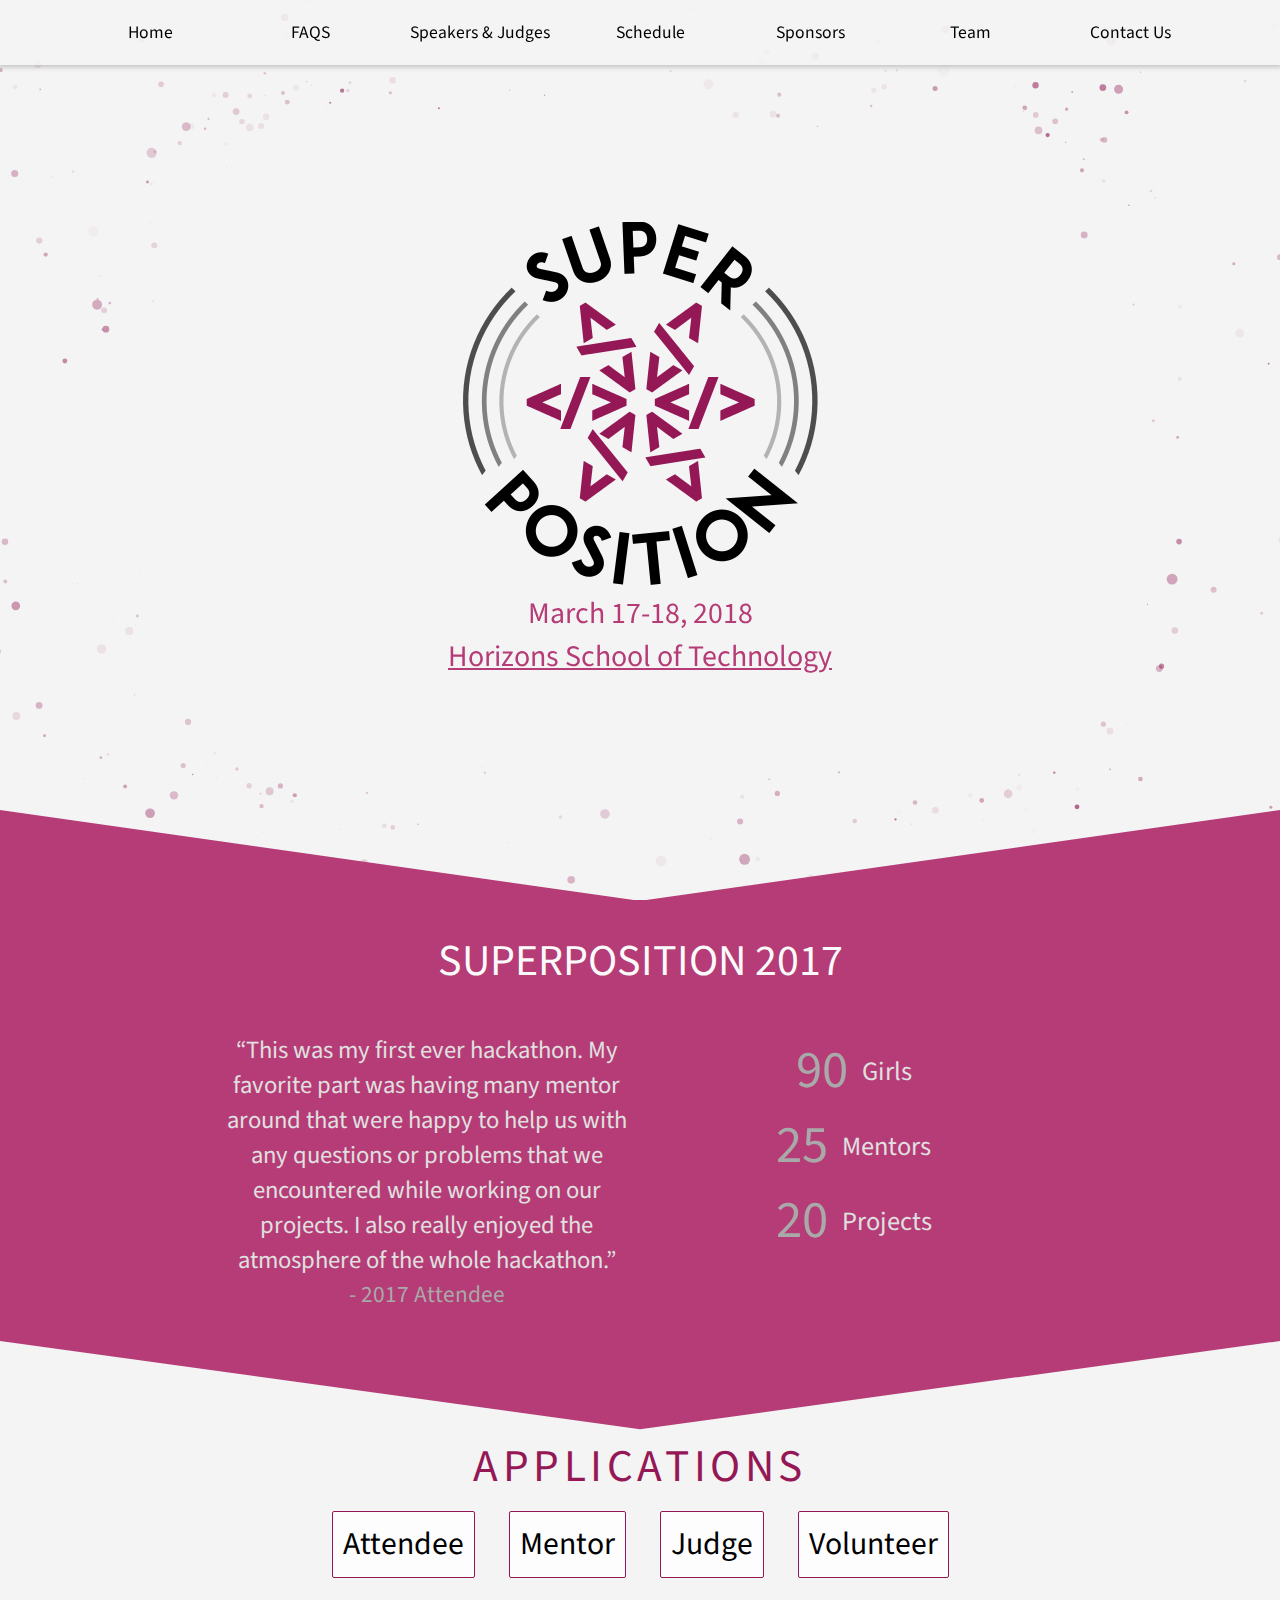
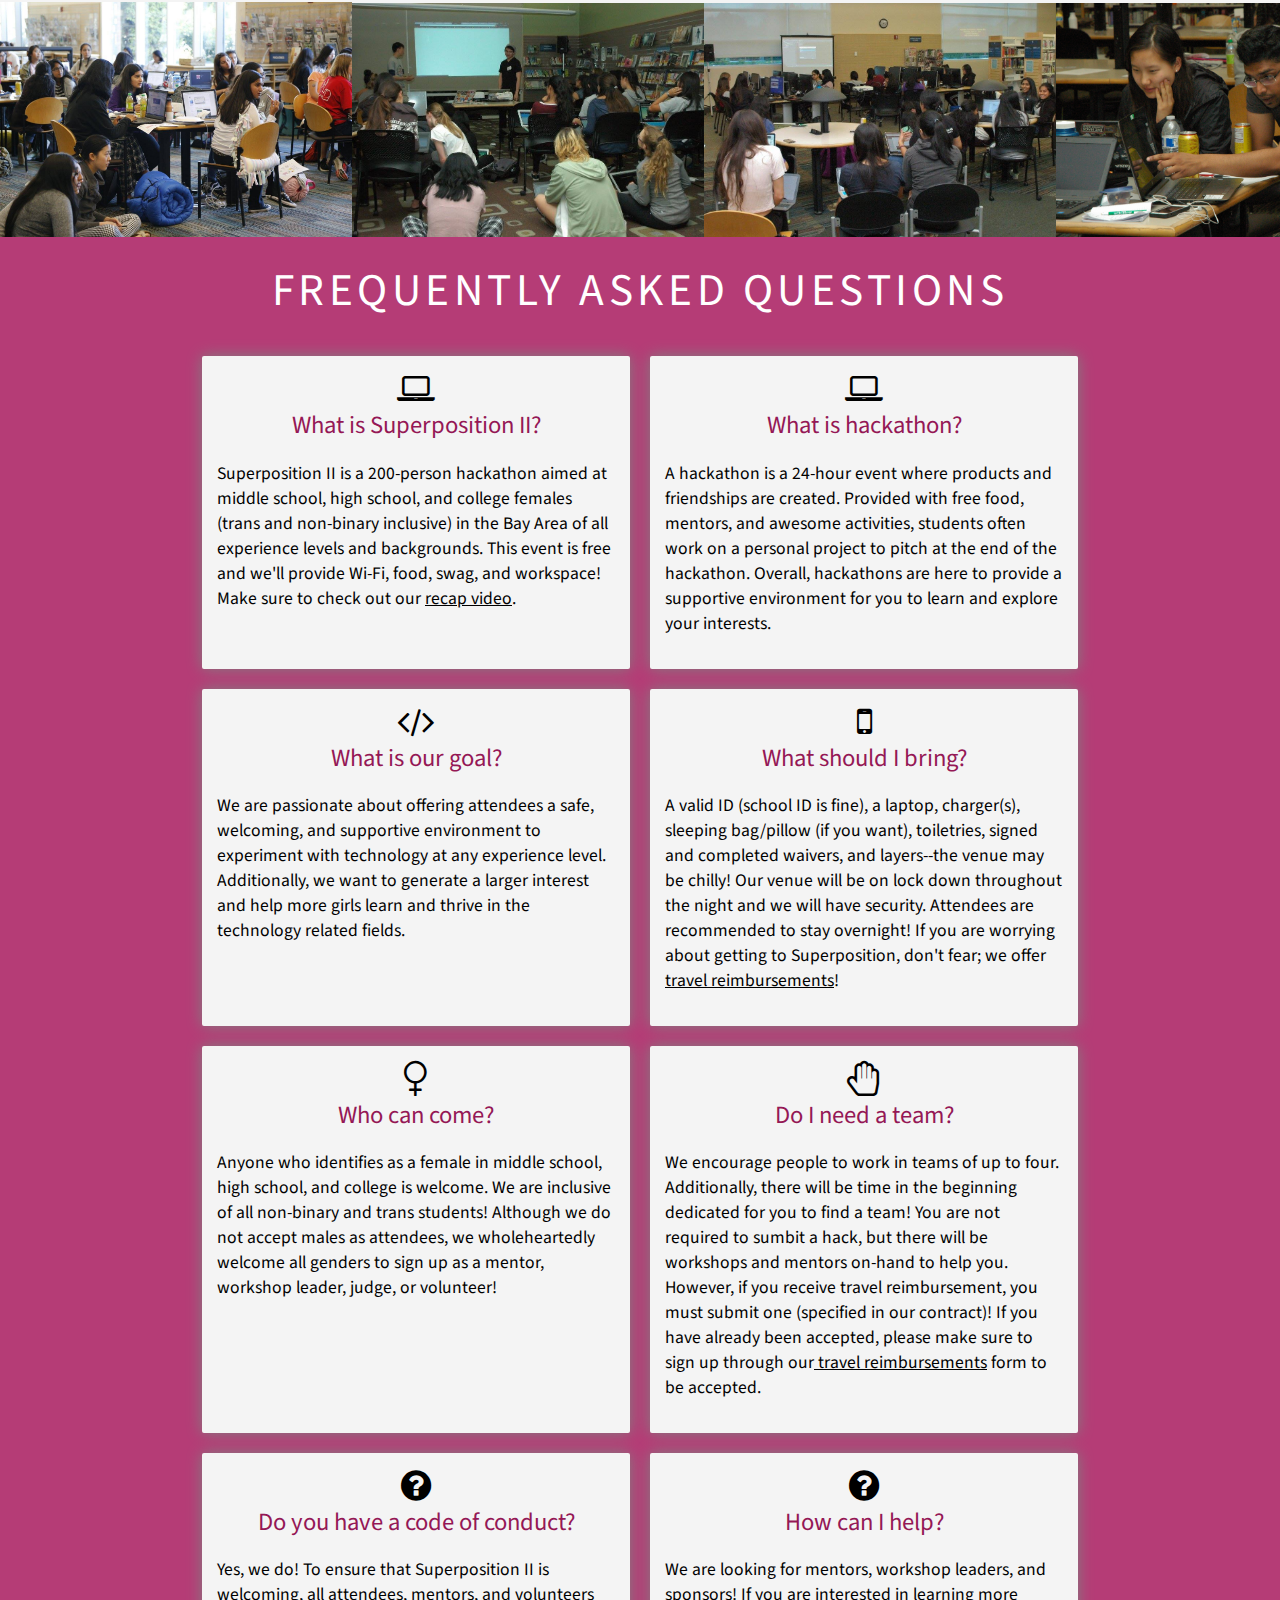
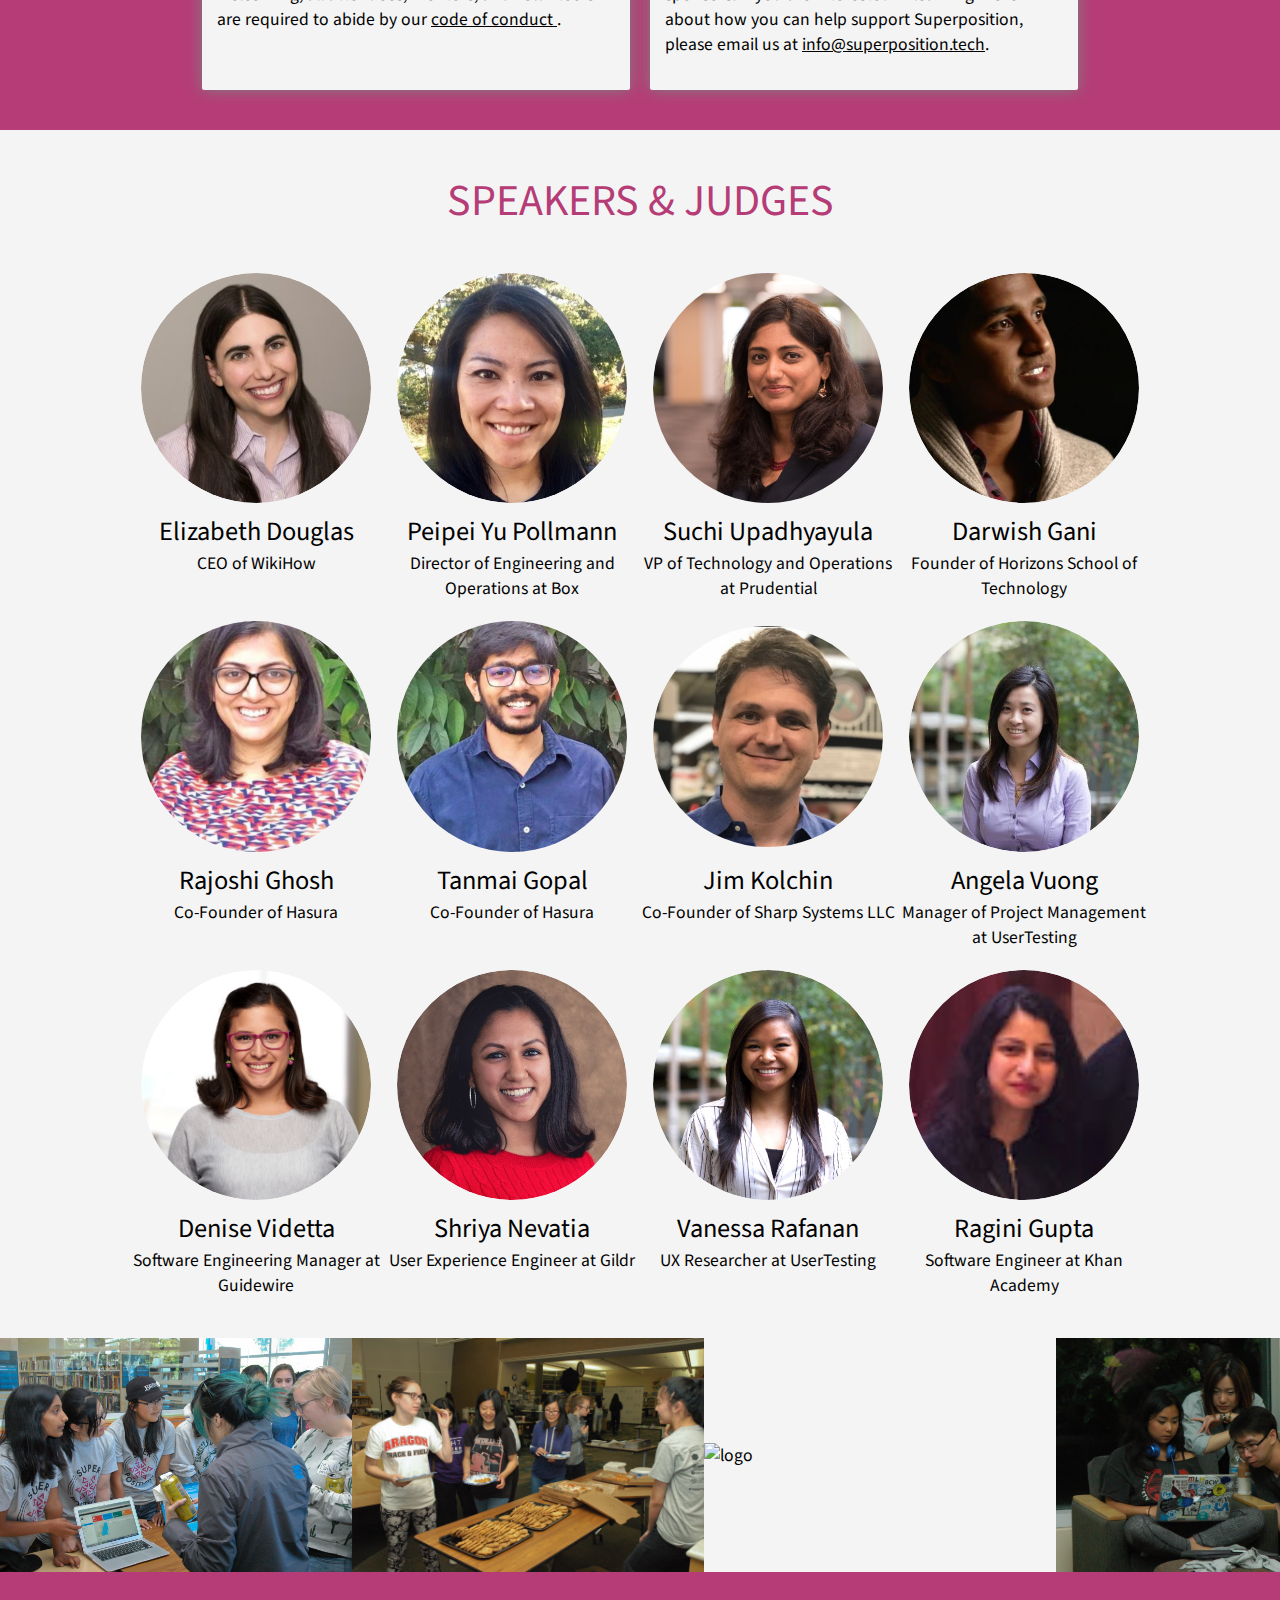
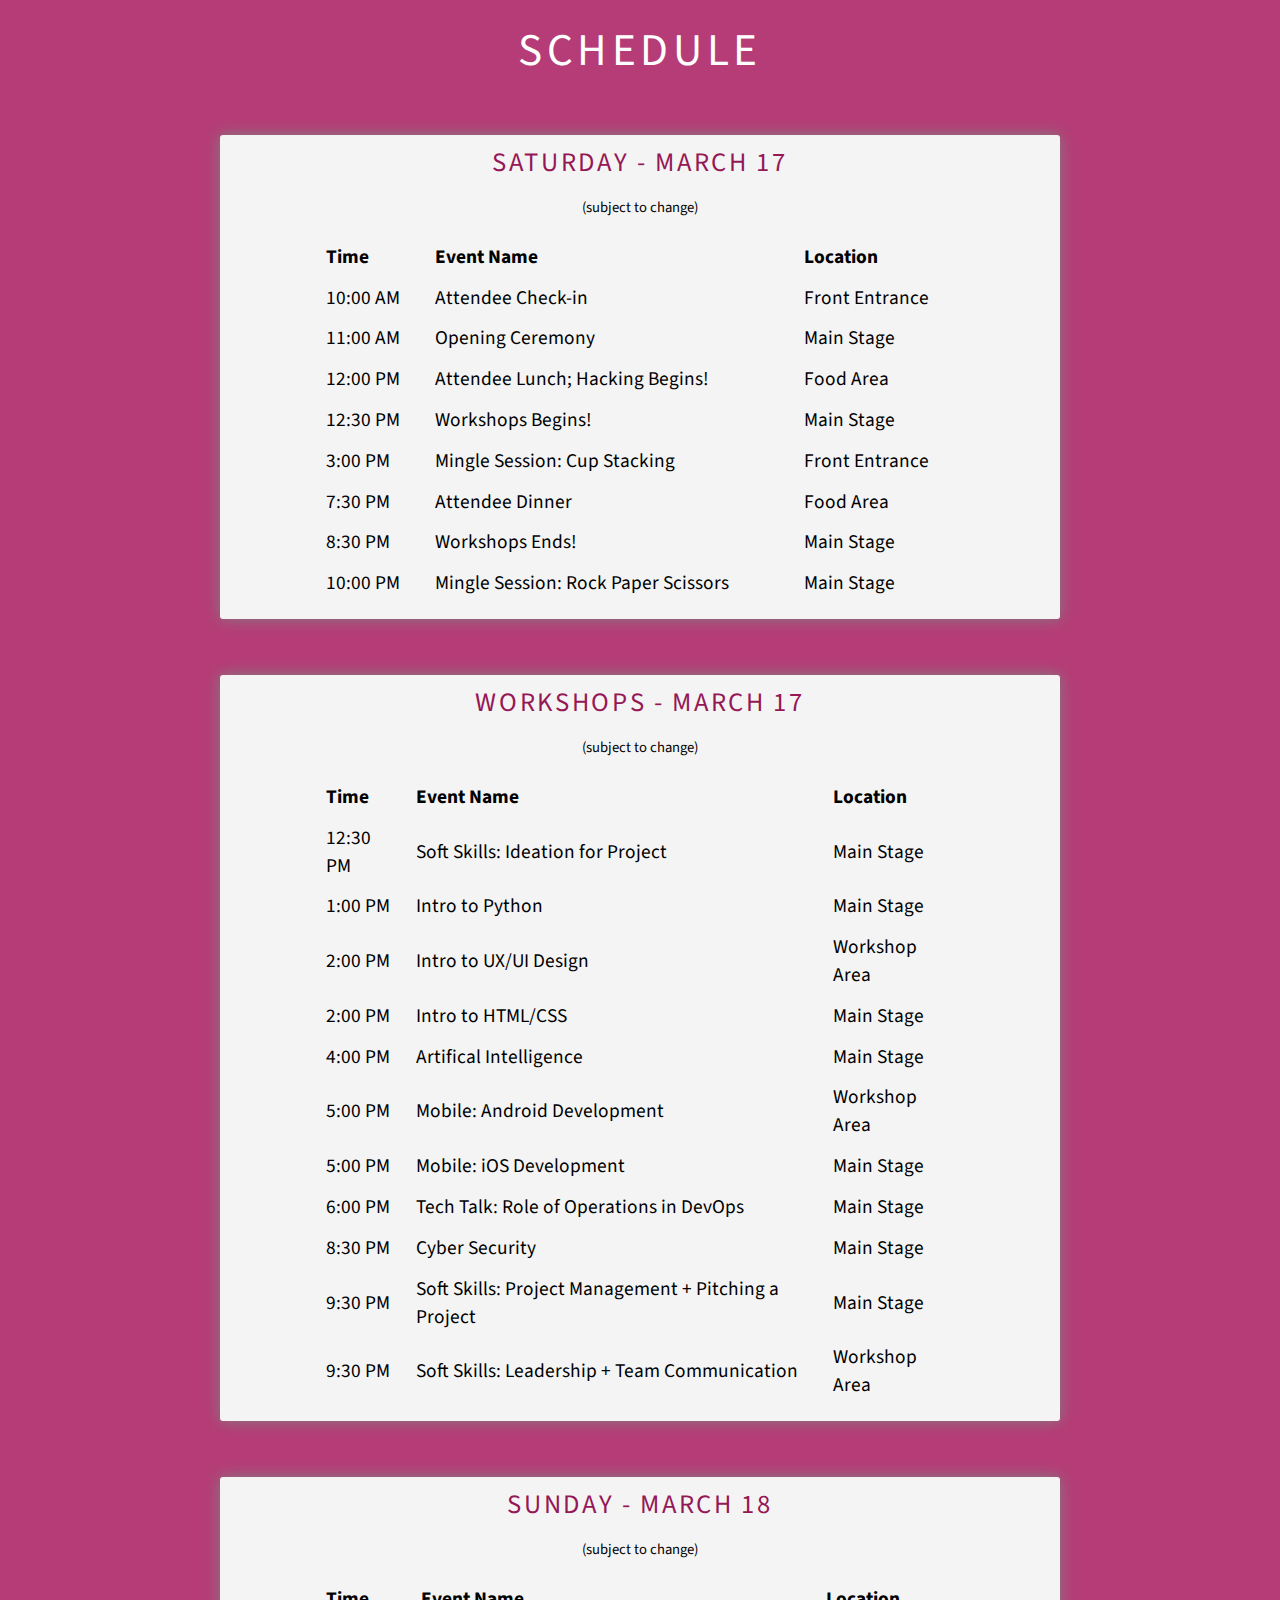
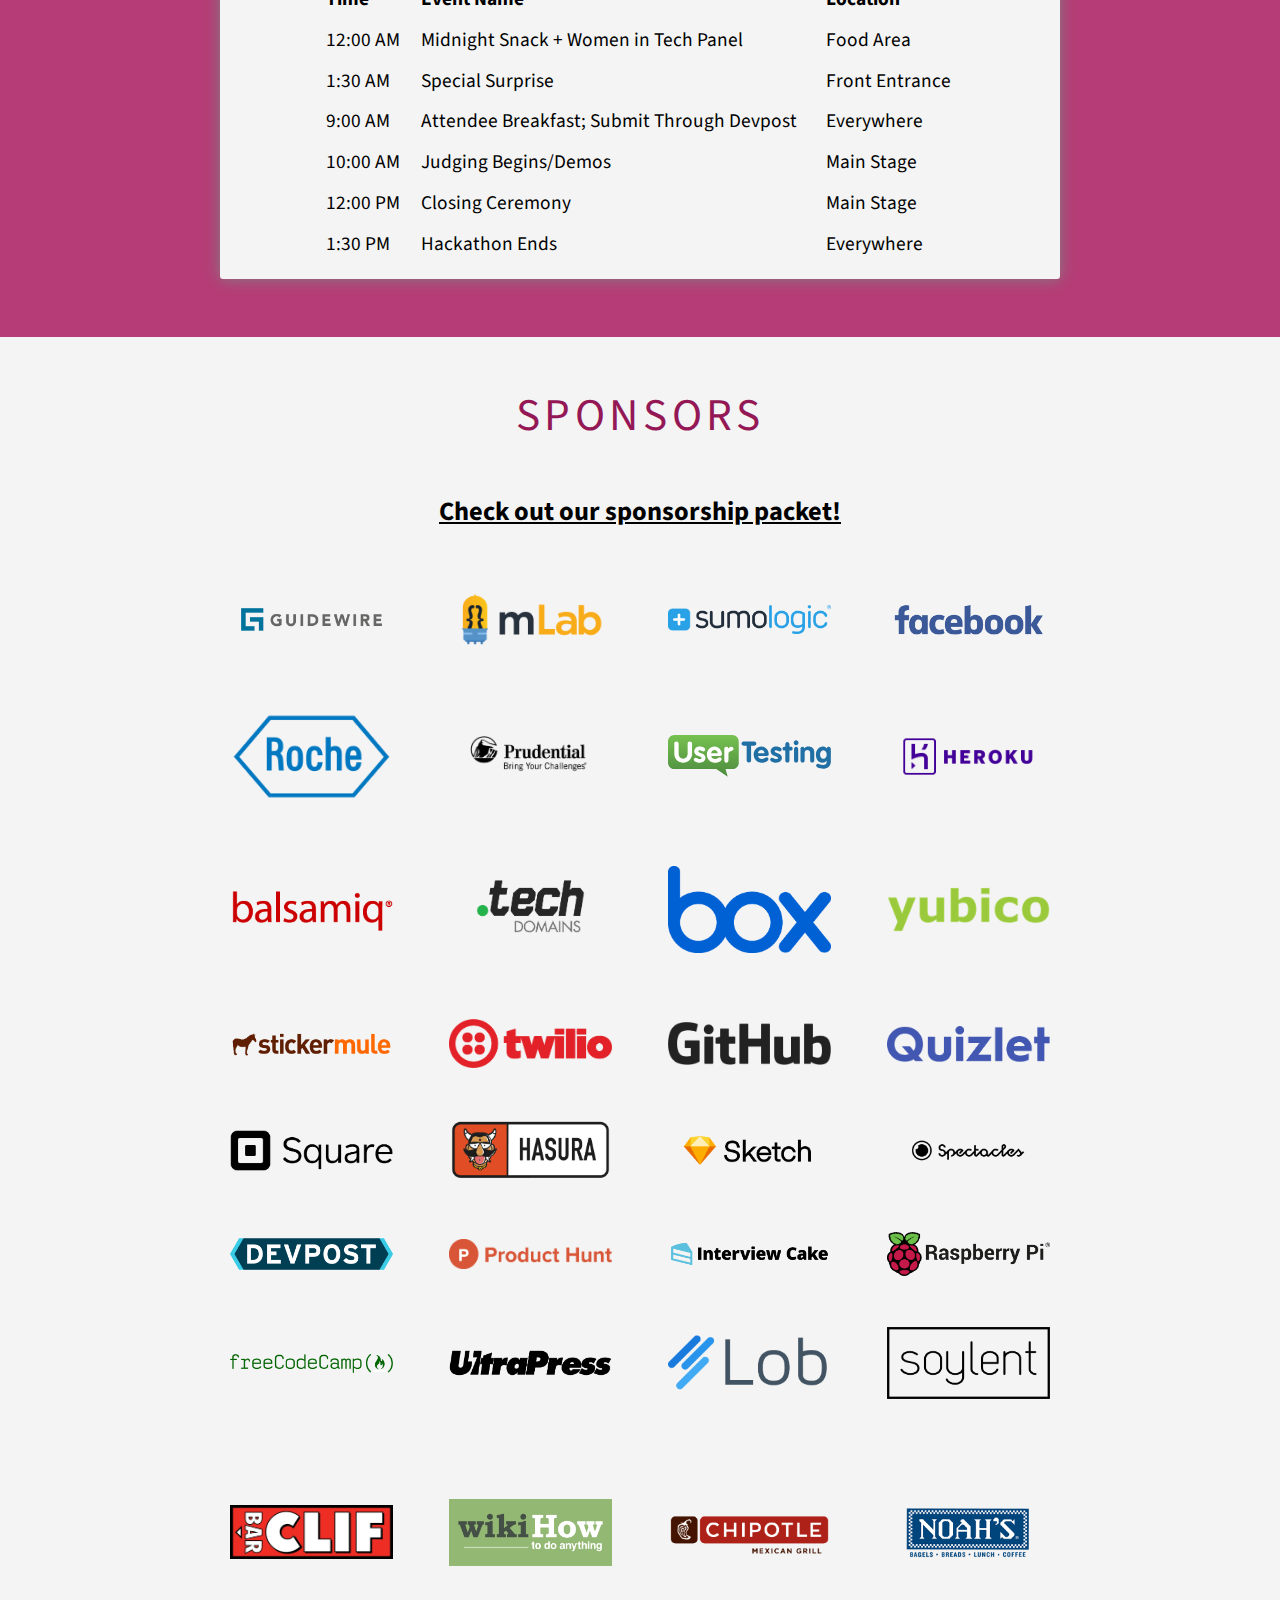
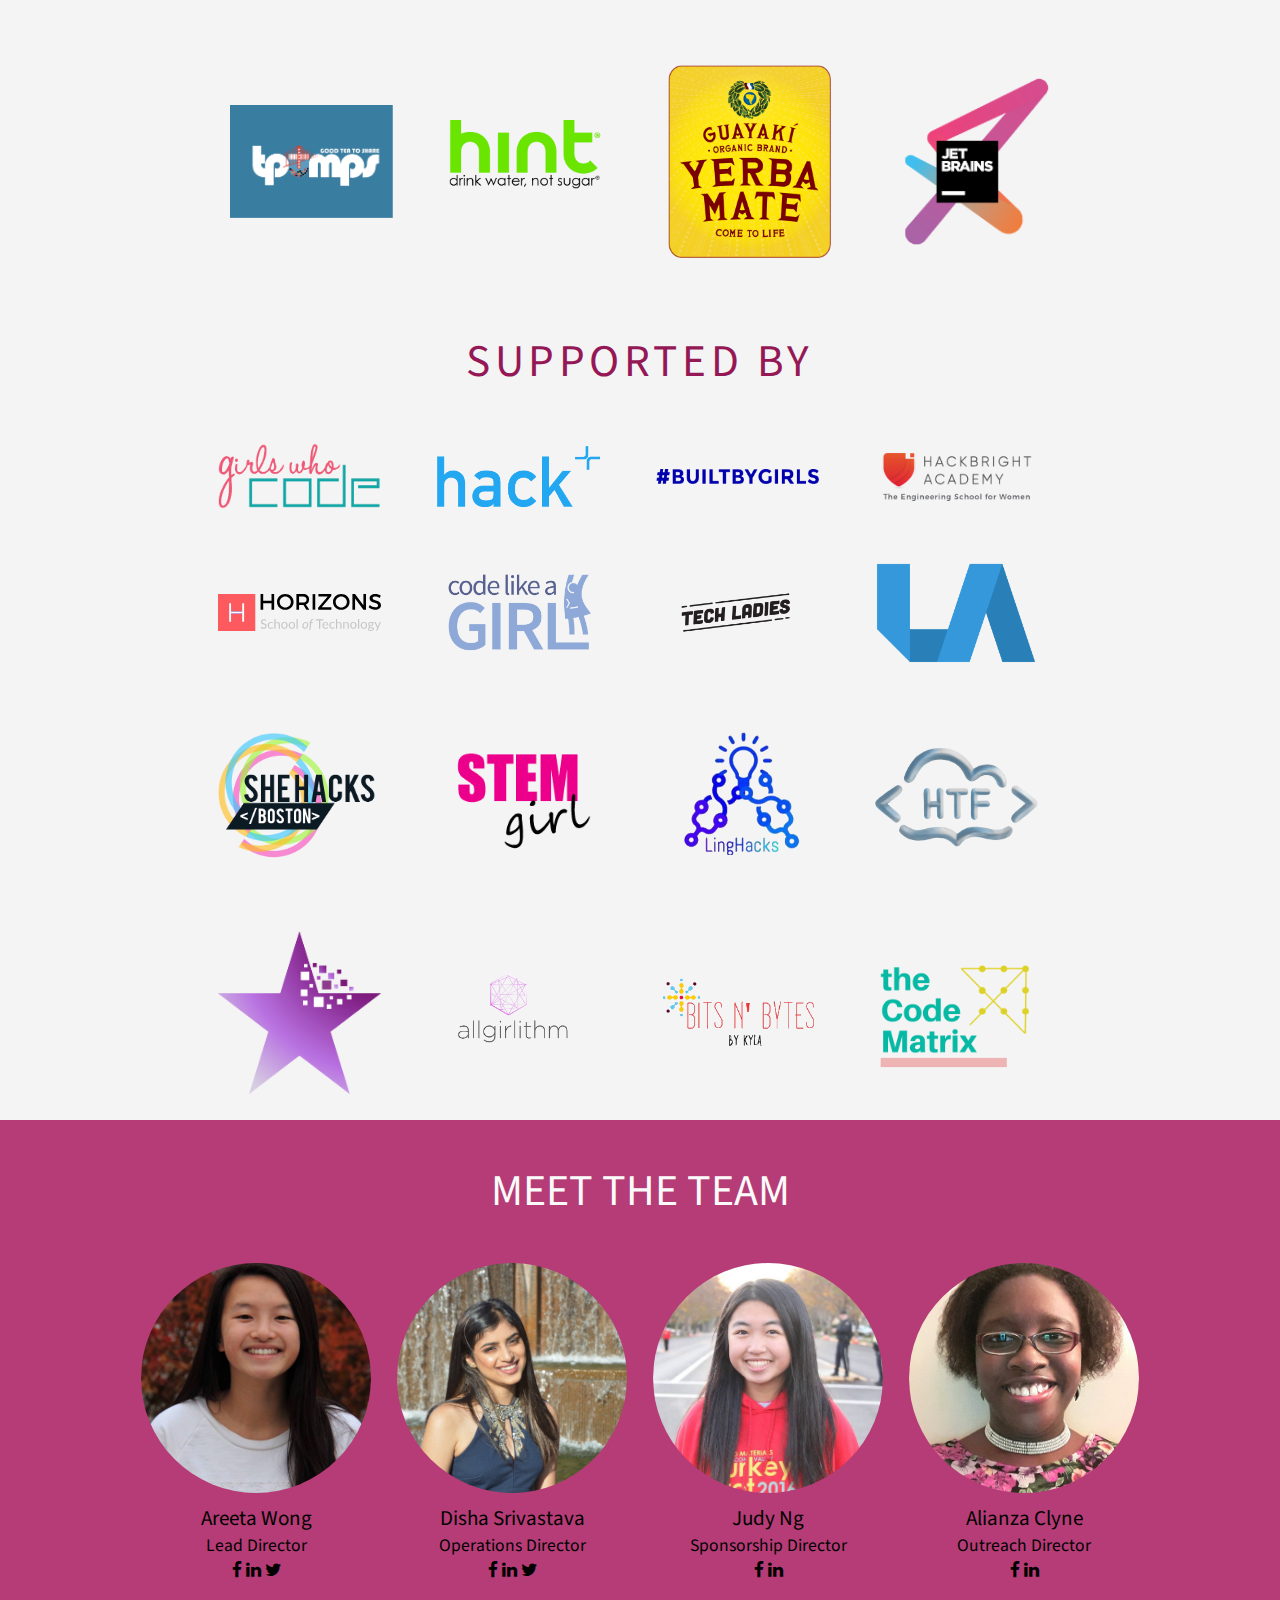
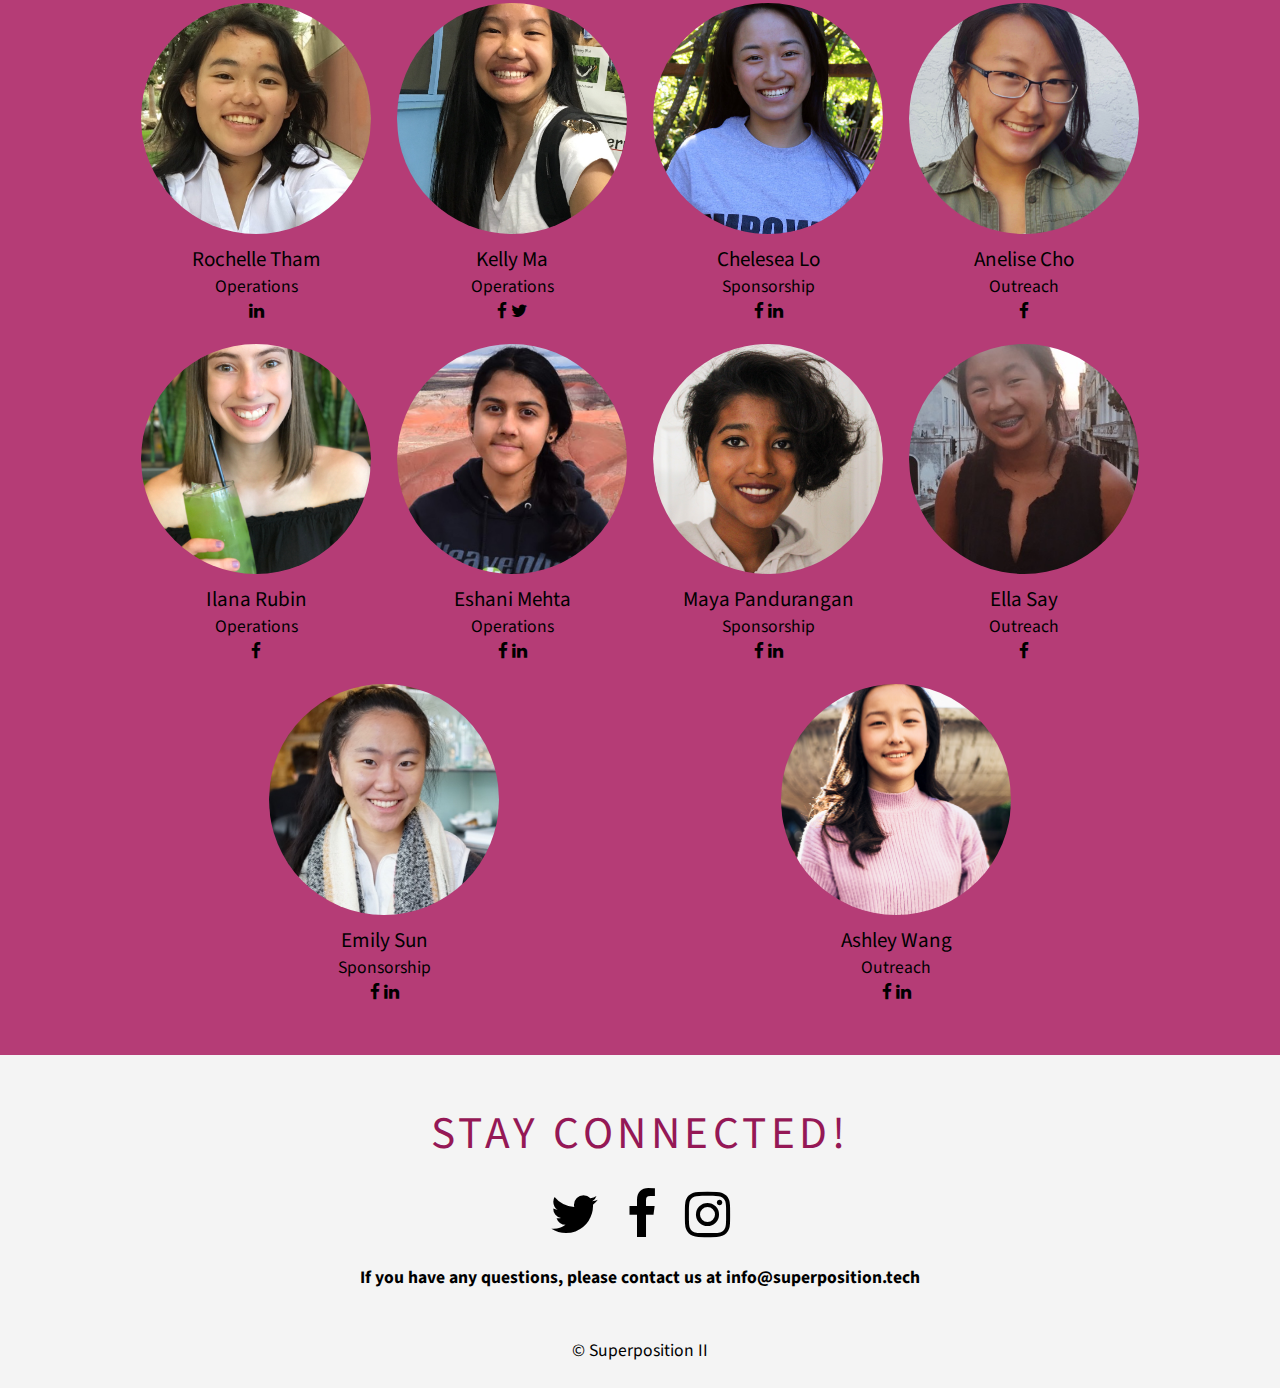
==== index.html @ 0107fc1d "hide ai" ====
<!DOCTYPE html>
<html>
   <head>
      <meta charset="UTF-8" />
      <meta name="viewport" content="width=device-width, initial-scale=1, user-scalable=no">
      <title>Superposition II</title>
      <meta http-equiv="Content-Type" content="text/html; charset=utf-8" />
      <meta name="description" content="Superposition Hackathon: Coming February 2018">
      <meta name="keywords" content="Hackathon,Code,Coding,Programming">
      <meta name="author" content="Superposition">
      <meta name="viewport" content="width=device-width, initial-scale=1.0">
      <link rel="stylesheet" href="assets/css/main.css" />
      <link rel="stylesheet" href="assets/css/style.css" />
      <link rel="apple-touch-icon" sizes="180x180" href="assets/icons/apple-touch-icon.png">
      <link rel="icon" type="image/png" sizes="32x32" href="assets/icons/favicon-32x32.png">
      <link rel="icon" type="image/png" sizes="16x16" href="assets/icons/favicon-16x16.png">
      <link rel="manifest" href="assets/icons/manifest.json">
      <link rel="mask-icon" href="assets/icons/safari-pinned-tab.svg" color="#5bbad5">
      <link rel="shortcut icon" href="assets/icons/favicon.ico">
      <meta name="msapplication-config" content="assets/icons/browserconfig.xml">
      <meta name="theme-color" content="#ffffff">
      <link rel="stylesheet" href="https://cdnjs.cloudflare.com/ajax/libs/font-awesome/4.7.0/css/font-awesome.min.css">
      <meta name="google-site-verification" content="ntPILhim-0SXWhIJ9B_HatyQNDF1xprESkQpfIwdJaE" />
      <style type="text/css">
         #mc_embed_signup {
         background: #fff;
         text-align: center;
         font: 14px;
         }
      </style>
   </head>
   <body>
      <div class="topnav" id="topnav">
         <a href="#header">Home</a>
         <a href="#faq">FAQS</a>
         <a href="#speakers"> Speakers & Judges</a>
         <a href="#schedule"> Schedule </a>
         <a href="#sponsors">Sponsors</a>
         <a href="#team">Team</a>
         <a href="#socialmedia">Contact Us</a>
      </div>
      <section id="header">
        <div class="content">
          <div class="logo">
            <img class="image" src="assets/images/logo.png" alt="logo" />
            <div class="date">
              March 17-18, 2018 <br>
              <u><a href="https://www.google.com/maps/place/450+9th+St,+San+Francisco,+CA+94103/data=!4m2!3m1!1s0x808f7e291f4b8047:0xbe403957c3609ae0?sa=X&ved=0ahUKEwi2qqTIyejYAhXFMGMKHX9yA2sQ8gEIKDAA">Horizons School of Technology</a></u>
          </div>
          </div>
        </div>
        <svg class="arrow" xmlns="http://www.w3.org/2000/svg" version="1.1" width="100%" height="100" viewBox="0 0 100 102" preserveAspectRatio="none">
          <path d="M0 0 L0 0 L0 103 L50 103 Z"></path>
          <path d="M100 0 L100 0 L100 103 L50 103 Z"></path>
        </svg>
        <div id="particles-js">
      </section>
      <section id="info">
        <div class="title"> Superposition 2017</div>
        <div class="content">
          <div class="quote">
            “This was my first ever hackathon.
            My favorite part was having many mentor around that were happy to help us with any questions or problems that we encountered while working on our projects.
            I also really enjoyed the atmosphere of the whole hackathon.”
            <div class="author">
              - 2017 Attendee
            </div>
          </div>
          <div class="stats">
            <div class="stat">
              <span class="value">90</span>
              <span class="text">Girls</span>
            </div>
            <div class="stat">
              <span class="value">25</span>
              <span class="text">Mentors</span>
            </div>
            <div class="stat">
              <span class="value">20</span>
              <span class="text">Projects</a></span>
            </div>
          </div>
        </div>
        <svg class="arrow" xmlns="http://www.w3.org/2000/svg" version="1.1" width="100%" height="100" viewBox="0 0 100 102" preserveAspectRatio="none">
          <path d="M0 0 L50 100 L100 0 L100 0 Z"></path>
        </svg>
      </section>
      <section id="signup">
        <div class="content">
          <div class="sam">Applications</div>
          <a href="https://superposition.typeform.com/to/d2xfK5" class="regbutton">Attendee</a>
          <a href="https://superposition.typeform.com/to/kwe9yL" class="regbutton">Mentor</a>
          <a href="https://superposition.typeform.com/to/jDvkLP" class="regbutton">Judge</a>
          <a href="https://superposition.typeform.com/to/ZpuaLU" class="regbutton">Volunteer</a>
        </div>
      </section>
      <section id="mission">
        <div class="images">
          <img class="image1" src="assets/images/1.jpg" alt="logo" />
          <img class="image2" src="assets/images/2.jpg" alt="logo" />
          <img class="image3" src="assets/images/3.jpg" alt="logo" />
          <img class="image4" src="assets/images/4.jpg" alt="logo" />
        </div>
      </section>
      <section id="faq">
       <div class="content">
          <div class="title">Frequently Asked Questions</div>
          <div class="flex-container">
             <div class="flex-box">
                <div class="icons"> <i class="fa fa-laptop fa-2x"></i> </div>
                <div class="subtitle"> What is Superposition II? </div>
                <p>Superposition II is a 200-person hackathon aimed at middle school, high school, and college females
                  (trans and non-binary inclusive) in the Bay Area of all experience levels and backgrounds. This event
                  is free and we'll provide Wi-Fi, food, swag, and workspace! Make sure to check out our <u>
                  <a href="https://www.youtube.com/watch?v=h3ql9y2nVTg">recap video</a></u>.</p>
             </div>
             <div class="flex-box">
                <div class="icons"> <i class="fa fa-laptop fa-2x"></i> </div>
                <div class="subtitle"> What is hackathon? </div>
                <p>A hackathon is a 24-hour event where products and friendships are created.
                   Provided with free food, mentors, and awesome activities, students often work on a
                   personal project to pitch at the end of the hackathon. Overall, hackathons are here to provide
                   a supportive environment for you to learn and explore your interests.</p>
             </div>
             <div class="flex-box">
                <div class="icons"> <i class="fa fa-code fa-2x"></i> </div>
                <div class="subtitle"> What is our goal? </div>
                <p>We are passionate about offering attendees a safe, welcoming, and supportive environment
                   to experiment with technology at any experience level. Additionally, we want to generate
                    a larger interest and help more girls learn and thrive in the technology related fields. </p>
             </div>
             <div class="flex-box">
                <div class="icons"> <i class="fa fa-mobile fa-2x"></i> </div>
                <div class="subtitle"> What should I bring? </div>
                <p>A valid ID (school ID is fine), a laptop, charger(s), sleeping bag/pillow (if you want),
                   toiletries, signed and completed waivers, and layers--the venue may be chilly! Our venue
                   will be on lock down throughout the night and we will have security. Attendees are recommended
                   to stay overnight! If you are worrying about getting to Superposition, don't fear; we offer
                   <u><a href="https://drive.google.com/file/d/1QaVkJNByV6wSWC_8BLkMx4-HpdhU_IN1/view?usp=sharing">travel reimbursements</a></u>!</p>
             </div>
             <div class="flex-box">
                <div class="icons"> <i class="fa fa-venus fa-2x"></i>
                </div>
                <div class="subtitle"> Who can come? </div>
                <p>Anyone who identifies as a female in middle school, high school, and college is welcome.
                   We are inclusive of all non-binary and trans students! Although we do not accept males as attendees,
                   we wholeheartedly welcome all genders to sign up as a mentor, workshop leader, judge, or volunteer! </p>
             </div>
             <div class="flex-box">
                <div class="icons"> <i class="fa fa-hand-paper-o fa-2x"></i>
                </div>
                <div class="subtitle"> Do I need a team? </div>
                <p>We encourage people to work in teams of up to four. Additionally, there will be time in
                   the beginning dedicated for you to find a team! You are not required to sumbit a hack,
                   but there will be workshops and mentors on-hand to help you. However, if you receive travel
                   reimbursement, you must submit one (specified in our contract)! If you have already been accepted,
                   please make sure to sign up through our<u><a href="https://superposition.typeform.com/to/FLFFis"> travel reimbursements</a></u> form to be accepted.</p>
             </div>
             <div class="flex-box">
                <div class="icons"> <i class="fa fa-question-circle fa-2x"></i></div>
                <div class="subtitle"> Do you have a code of conduct? </div>
                <p>Yes, we do! To ensure that Superposition II is welcoming, all attendees, mentors, and volunteers
                   are required to abide by our <u> <a href="https://docs.google.com/document/d/1roH1EFeMqKWrHPBH3Dw3GTQTFy9wbrWshUnHd-lHVvM/edit"> code of conduct </a></u>.</p>
             </div>
             <div class="flex-box">
                <div class="icons"> <i class="fa fa-question-circle fa-2x"></i>
                </div>
                <div class="subtitle"> How can I help? </div>
                <p>We are looking for mentors, workshop leaders, and sponsors! If you are interested in learning
                   more about how you can help support Superposition, please email us at
                   <a href="mailto:info@superposition.tech" target="_top"><u>info@superposition.tech</u></a>.</p>
             </div>
          </div>
       </div>
      </section>
      <section id="speakers">
           <div class="content">
             <center>
              <div style="padding-top:40px" class="title">Speakers & Judges</div>
            </center>
              <div class="teampic" id="sam">
                <div class="member">
                  <div class="crop">
                    <img src="assets/images/speakers/elizabeth.jpg" />
                  </div>
                  <div class="name">Elizabeth Douglas</div>
                  <div class="position">CEO of WikiHow</div>
                </div>
                <div class="member">
                  <div class="crop">
                    <img src="assets/images/speakers/peipei.jpg" />
                  </div>
                  <div class="name">Peipei Yu Pollmann</div>
                  <div class="position">Director of Engineering and Operations at Box</div>
                </div>
                <div class="member">
                  <div class="crop">
                    <img src="assets/images/speakers/suchi.jpg" />
                  </div>
                  <div class="name">Suchi Upadhyayula</div>
                  <div class="position">VP of Technology and Operations at Prudential</div>
                </div>
                <div class="member">
                  <div class="crop">
                    <img src="assets/images/speakers/darwish.jpg" />
                  </div>
                  <div class="name">Darwish Gani</div>
                  <div class="position">Founder of Horizons School of Technology</div>
                </div>
                <div class="member">
                  <div class="crop">
                    <img src="assets/images/speakers/rajoshi.png" />
                  </div>
                  <div class="name">Rajoshi	Ghosh</div>
                  <div class="position">Co-Founder of Hasura</div>
                </div>
                <div class="member">
                  <div class="crop">
                    <img src="assets/images/speakers/tanmai.png" />
                  </div>
                  <div class="name">Tanmai Gopal</div>
                  <div class="position">Co-Founder of Hasura</div>
                </div>
                <div class="member">
                  <div class="crop">
                    <img src="assets/images/speakers/jim.png" />
                  </div>
                  <div class="name">Jim Kolchin</div>
                  <div class="position">Co-Founder of Sharp Systems LLC</div>
                </div>
                <div class="member">
                  <div class="crop">
                    <img src="assets/images/speakers/angela.jpg" />
                  </div>
                  <div class="name">Angela Vuong</div>
                  <div class="position">Manager of Project Management at UserTesting</div>
                </div>
                <div class="member">
                  <div class="crop">
                    <img src="assets/images/speakers/denise.jpg" />
                  </div>
                  <div class="name">Denise Videtta</div>
                  <div class="position">Software Engineering Manager at Guidewire</div>
                </div>
                <div class="member">
                  <div class="crop">
                    <img src="assets/images/speakers/shriya.jpg" />
                  </div>
                  <div class="name">Shriya Nevatia</div>
                  <div class="position">User Experience Engineer at Gildr</div>
                </div>
                <div class="member">
                  <div class="crop">
                    <img src="assets/images/speakers/vanessa.jpg" />
                  </div>
                  <div class="name">Vanessa	Rafanan</div>
                  <div class="position">UX Researcher at UserTesting</div>
                </div>
                <div class="member">
                  <div class="crop">
                    <img src="assets/images/speakers/ragini.jpg" />
                  </div>
                  <div class="name">Ragini Gupta</div>
                  <div class="position">Software Engineer at Khan Academy	</div>
                </div>
              </div>
            </div>
      </section>
      <section id="mission">
        <div class="images">
          <img class="image1" src="assets/images/8.jpg" alt="logo" />
          <img class="image2" src="assets/images/6.jpg" alt="logo" />
          <img class="image3" src="assets/images/7.jpg" alt="logo" />
          <img class="image4" src="assets/images/5.jpg" alt="logo" />
        </div>
      </section>

      <section id="schedule">
         <div class="content">
             <center>
               <div style="padding-top:40px" class="title">Schedule</div>
               <div class="flex-container">
                  <div class="flex-box">
                    <table>
                      <div class="dates">Saturday - March 17 </div> <p><small>(subject to change)</small></p>
          						<tr><th>Time</th><th>Event Name</th><th>Location</th></tr>
          						<tr><td>10:00 AM</td><td>Attendee Check-in</td><td>Front Entrance</td></tr>
          						<tr><td>11:00 AM</td><td>Opening Ceremony</td><td>Main Stage</td></tr>
          						<tr><td>12:00 PM</td><td>Attendee Lunch; Hacking Begins!</td><td>Food Area</td></tr>
                      <tr><td>12:30 PM</td><td>Workshops Begins!</td><td>Main Stage</td></tr>
          						<tr><td>3:00 PM</td><td>Mingle Session: Cup Stacking</td><td>Front Entrance</td></tr>
                      <tr><td>7:30 PM</td><td>Attendee Dinner</td><td>Food Area</td></tr>
                      <tr><td>8:30 PM</td><td>Workshops Ends!</td><td>Main Stage</td></tr>
                      <tr><td>10:00 PM</td><td>Mingle Session: Rock Paper Scissors<td>Main Stage</td></tr>
          					</table>
                  </div>
                <div class="flex-box">
                  <table>
                    <div class="dates">Workshops - March 17</div> <p><small>(subject to change)</small></p>
        						<tr><th>Time</th><th>Event Name</th><th>Location</th></tr>
        						<tr><td>12:30 PM</td><td>Soft Skills: Ideation for Project</td><td>Main Stage</td></tr>
        						<tr><td>1:00 PM</td><td>Intro to Python</td><td>Main Stage</td></tr>
        						<tr><td>2:00 PM</td><td>Intro to UX/UI Design</td><td>Workshop Area</td></tr>
        						<tr><td>2:00 PM</td><td>Intro to HTML/CSS</td><td>Main Stage</td></tr>
                    <tr><td>4:00 PM</td><td>Artifical Intelligence</td><td>Main Stage</td></tr>
        						<tr><td>5:00 PM</td><td>Mobile: Android Development</td><td>Workshop Area</td></tr>
        						<tr><td>5:00 PM</td><td>Mobile: iOS Development</td><td>Main Stage</td></tr>
                    <tr><td>6:00 PM</td><td>Tech Talk: Role of Operations in DevOps</td><td>Main Stage</td></tr>
                    <tr><td>8:30 PM</td><td>Cyber Security</td><td>Main Stage</td></tr>
                    <tr><td>9:30 PM</td><td>Soft Skills: Project Management + Pitching a Project<td>Main Stage</td></tr>
                    <tr><td>9:30 PM</td><td>Soft Skills: Leadership + Team Communication<td>Workshop Area</td></tr>
                  </table>
                </div>
                <div class="flex-box">
        					<table>
                    <div class="dates">Sunday - March 18</div> <p><small>(subject to change)</small></p>
                    <tr><th>Time</th><th>Event Name</th><th>Location</th></tr>
        						<tr><td>12:00 AM</td><td>Midnight Snack + Women in Tech Panel</td><td>Food Area</td></tr>
        						<tr><td>1:30 AM</td><td>Special Surprise</td><td>Front Entrance</td></tr>
                    <tr><td>9:00 AM</td><td>Attendee Breakfast; Submit Through Devpost</td><td>Everywhere</td></tr>
        						<tr><td>10:00 AM</td><td>Judging Begins/Demos</td><td>Main Stage</td></tr>
        						<tr><td>12:00 PM</td><td>Closing Ceremony</td><td>Main Stage</td></tr>
                    <tr><td>1:30 PM</td><td>Hackathon Ends</td><td>Everywhere</td></tr>
                  </table>
                </div>
              </center>
      			</div>
      		</div>
      </section>
      <section id="sponsors">
         <div class="content">
           <center>
              <div style="padding-top:40px" class="sam">Sponsors</div>
           </center>
           <center>
                <h2><a href="assets/images/sponsorship.pdf" target="_blank"><u>Check out our sponsorship packet!</u></a></h2>
           </center>
            <div class="row host">
              <center>
              <a class="sponsor" href="https://www.guidewire.com/" target="_blank">
                <img alt="Guidewire" src="assets/images/sponsors/guidewire.png">
              </a>
              <a class="sponsor" href="https://mlab.com/" target="_blank">
                <img alt="mLab" src="assets/images/sponsors/mlab.png">
              </a>
              <a class="sponsor" href="https://www.sumologic.com/" target="_blank">
                <img alt="Sumo Logic" src="assets/images/sponsors/sumologic.png">
              </a>
              <a class="sponsor" href="https://www.facebook.com/" target="_blank">
                <img alt="Facebook" src="assets/images/sponsors/facebook.png">
              </a>
              <a class="sponsor" href="https://www.roche.com/" target="_blank">
                <img alt="Roche" src="assets/images/sponsors/roche.png">
              </a>
              <a class="sponsor" href="https://www.prudential.com/" target="_blank">
                <img alt="Prudential" src="assets/images/sponsors/prudential.png">
              </a>
              <a class="sponsor" href="http://www.usertesting.com/" target="_blank">
                <img alt="UserTesting" src="assets/images/sponsors/usertesting.svg">
              </a>
              <a class="sponsor" href="https://www.heroku.com/" target="_blank">
                <img alt="Heroku" src="assets/images/sponsors/heroku.png">
              </a>
              <a class="sponsor" href="https://balsamiq.com/" target="_blank">
                <img alt="Balsamiq" src="assets/images/sponsors/balsamiq.png">
              </a>
              <a class="sponsor" href="http://get.tech/" target="_blank">
                <img alt="dotTech" src="assets/images/sponsors/dottech.png">
              </a>
              <a class="sponsor" href="https://www.box.com/home" target="_blank">
                <img alt="Box" src="assets/images/sponsors/box.png">
              </a>
              <a class="sponsor" href="https://www.yubico.com/" target="_blank">
                <img alt="Yubico" src="assets/images/sponsors/yubico.png">
              </a>
              <a class="sponsor" href=" https://www.stickermule.com/supports/hackathons" target="_blank">
                <img alt="Stickermule" src="assets/images/sponsors/stickermule.png">
              </a>
              <a class="sponsor" href="https://www.twilio.com/" target="_blank">
                <img alt="Twilio" src="assets/images/sponsors/twilio.png">
              </a>
              <a class="sponsor" href="https://github.com/" target="_blank">
                <img alt="GitHub" src="assets/images/github.png">
              </a>
              <a class="sponsor" href="https://quizlet.com/" target="_blank">
                <img alt="Quizlet" src="assets/images/quizlet.png">
              </a>
              <a class="sponsor" href="https://squareup.com/" target="_blank">
                <img alt="Square" src="assets/images/sponsors/square.png">
              </a>
              <a class="sponsor" href="https://hasura.io/" target="_blank">
                <img alt="Hasura" src="assets/images/hasura.png">
              </a>
              <a class="sponsor" href="https://www.sketchapp.com/" target="_blank">
                <img alt="Sketch" src="assets/images/sketch.png">
              </a>
              <a class="sponsor" href="https://www.spectacles.com/" target="_blank">
                <img alt="Spectales" src="assets/images/spectacles.png">
              </a>
              <a class="sponsor" href="https://superposition2.devpost.com/" target="_blank">
                <img alt="Devpost" src="assets/images/devpost.png">
              </a>
              <a class="sponsor" href="https://www.producthunt.com/" target="_blank">
                <img alt="Product Hunt" src="assets/images/producthunt.png">
              </a>
              <a class="sponsor" href="https://www.interviewcake.com/" target="_blank">
                <img alt="Interview Cake" src="assets/images/interviewcake.png">
              </a>
              <a class="sponsor" href="https://www.raspberrypi.org/" target="_blank">
                <img alt="Raspberry Pi" src="assets/images/raspberrypi.png">
              </a>
              <a class="sponsor" href="https://www.freecodecamp.org/" target="_blank">
                <img alt="Free Code Camp" src="assets/images/freecodecamp.png">
              </a>
              <a class="sponsor" href="https://ultrapress.com/" target="_blank">
                <img alt="Ultra Press" src="assets/images/ultrapress.png">
              </a>
              <a class="sponsor" href="https://lob.com/" target="_blank">
                <img alt="Lob" src="assets/images/lob.png">
              </a>
              <a class="sponsor" href="https://www.soylent.com/refer/checkout/?utm_campaign=Global+Overlay&utm_content=personal_url&utm_medium=referral&utm_source=Friendbuy&fbuy_ref_code=h5Jl9" target="_blank">
                <img alt="Soylent" src="assets/images/sponsors/soylent.png">
              </a>
              <a class="sponsor" href="http://www.clifbar.com/" target="_blank">
                <img alt="Clif Bars" src="assets/images/sponsors/clif.jpg">
              </a>
              <a class="sponsor" href="https://www.wikihow.com/Main-Page" target="_blank">
                <img alt="WikiHow" src="assets/images/wikihow.png">
              </a>
              <a class="sponsor" href="https://www.chipotle.com/" target="_blank">
                <img alt="Chipotle" src="assets/images/sponsors/chipotle.png">
              </a>
              <a class="sponsor" href="https://www.noahs.com/" target="_blank">
                <img alt="Noah's Bagels" src="assets/images/noahs.png">
              </a>
              <a class="sponsor" href="https://www.tpumps.com/" target="_blank">
                <img alt="Tpumps" src="assets/images/sponsors/tpumps.png">
              </a>
              <a class="sponsor" href="https://www.drinkhint.com/" target="_blank">
                <img alt="Hint" src="assets/images/sponsors/hint.png">
              </a>
              <a class="sponsor" href="http://guayaki.com/" target="_blank">
                <img alt="Yerba Mate" src="assets/images/sponsors/yerba.png">
              </a>
              <a class="sponsor" href="https://www.jetbrains.com/" target="_blank">
                <img alt="Jet Brains" src="assets/images/jetbrains.png">
              </a>
            </center>
            </div>
            <center>
               <div style="padding-top:40px" class="sam">Supported by</div>
            </center>
            <div class="row host">
                <a class="sponsor" href="https://girlswhocode.com/" target="_blank">
                  <img alt="Girls Who Code" src="assets/images/sponsors/gwc.png">
                </a>
                <a class="sponsor" href="https://www.hackplus.io/" target="_blank">
                  <img alt="Hack+" src="assets/images/sponsors/hackplus.png">
                </a>
                <a class="sponsor" href="https://builtbygirls.com/" target="_blank">
                  <img alt="Built By Girls" src="assets/images/bbg.png">
                </a>
                <a class="sponsor" href="http://learn.hackbrightacademy.com/coding-school-for-women/?gclid=CjwKCAiAvMPRBRBIEiwABuO6qcD1aiexeGb1Vxi92LMbpKjRIa8GVv6K95LhdjRLPMsBUUx_IrVZYhoC-l0QAvD_BwE" target="_blank">
                  <img alt="Hackbright Academy" src="assets/images/hackbrightacademylogo.png">
                </a>
                <a class="sponsor" href="https://www.joinhorizons.com/" target="_blank">
                  <img alt="Horizon School of Technology" src="assets/images/sponsors/horizons.svg">
                </a>
                <a class="sponsor" href="https://codelikeagirl.org/" target="_blank">
                  <img alt="Code Like a Girl" src="assets/images/codelikeagirl.png">
                </a>
                <a class="sponsor" href="https://www.hiretechladies.com/" target="_blank">
                  <img alt="Tech Ladies" src="assets/images/techladies.png">
                </a>
                <a class="sponsor" href="https://losaltoshacks.com/" target="_blank">
                  <img alt="Los Altos Hacks" src="assets/images/partnered/lah.png">
                </a>
                <a class="sponsor" href="http://shehacks.io/" target="_blank">
                  <img alt="She Hacks Boston" src="assets/images/partnered/shehacks.png">
                </a>
                <a class="sponsor" href="https://stemgirlblog.wordpress.com" target="_blank">
                  <img alt="StemGirl" src="assets/images/partnered/stemgirl.png">
                </a>
                <a class="sponsor" href="https://linghacks.tech/" target="_blank">
                  <img alt="Linghacks" src="assets/images/partnered/linghacks.png">
                </a>
                <a class="sponsor" href="https://www.hackthefog.com/" target="_blank">
                  <img alt="Hack the Fog" src="assets/images/partnered/hackthefog.png">
                </a>
                <a class="sponsor" href="http://pixelhacks.com/" target="_blank">
                  <img alt="PixelHacks" src="assets/images/partnered/pixelhacks.png">
                </a>
                <a class="sponsor" href="https://allgirlithm.weebly.com/" target="_blank">
                  <img alt="All girl itm" src="assets/images/partnered/allgirlithm.png">
                </a>
                <a class="sponsor" href="http://www.bitsnbytes.us.com/" target="_blank">
                  <img alt="Bits N' Bytes Cybersecurity Education" src="assets/images/partnered/bitnbytes.png">
                </a>
                <a class="sponsor" href="http://thecodematrix.org/" target="_blank">
                  <img alt="The Code Matrix" src="assets/images/partnered/codematrix.png">
                </a>
                <!-- <a class="sponsor" href="https://aiandart.wixsite.com/creaite" target="_blank">
                  <img alt="creAIte" src="assets/images/partnered/creAIte.png">
                </a> -->
                <!-- <a class="sponsor" href="https://empowhergirls.wixsite.com/empowher" target="_blank">
                  <img alt="Empower Her" src="assets/images/partnered/empowerher.png">
                </a> -->
            </div>
        </div>
        </div>
      </section>
      <section id="team">
         <div class="content">
            <div style="padding-top:40px" class="title">Meet the Team</div>
            <div class="teampic" id="sam">
              <div class="member">
                <div class="crop">
                  <img src="assets/images/team/areeta.jpg" />
                </div>
                <div class="name">Areeta Wong</div>
                <div class="position">Lead Director</div>
                <div class="social">
                  <a href="http://facebook.com/areetaw"><i class="fa fa-facebook" aria-hidden="true"></i></a>
                  <a href="https://www.linkedin.com/in/areetaw/"><i class="fa fa-linkedin" aria-hidden="true"></i></a>
                  <a href="https://twitter.com/areetaw"><i class="fa fa-twitter" aria-hidden="true"></i></a>
                </div>
              </div>
              <div class="member">
                <div class="crop">
                  <img src="assets/images/team/disha.jpg" />
                </div>
                <div class="name">Disha Srivastava</div>
                <div class="position">Operations Director</div>
                <div class="social">
                  <a href="https://www.facebook.com/dishsrivastava1"><i class="fa fa-facebook" aria-hidden="true"></i></a>
                  <a href="https://www.linkedin.com/in/dishsrivastava/"><i class="fa fa-linkedin" aria-hidden="true"></i></a>
                  <a href="https://twitter.com/dishsrivastava"><i class="fa fa-twitter" aria-hidden="true"></i></a>
                </div>
              </div>
              <div class="member">
                <div class="crop">
                  <img src="assets/images/team/judy.jpg" />
                </div>
                <div class="name">Judy Ng</div>
                <div class="position">Sponsorship Director</div>
                <div class="social">
                  <a href="https://www.facebook.com/judy.ng.3511"><i class="fa fa-facebook" aria-hidden="true"></i></a>
                  <a href="https://www.linkedin.com/in/judy-ng-ab989146/"><i class="fa fa-linkedin" aria-hidden="true"></i></a>
                </div>
              </div>
               <div class="member">
                 <div class="crop">
                   <img src="assets/images/team/alianza.jpg">
                 </div>
                 <div class="name">Alianza Clyne </div>
                 <div class="position">Outreach Director</div>
                 <div class="social">
                   <a href="https://www.facebook.com/smilingeveryday"><i class="fa fa-facebook" aria-hidden="true"></i></a>
                   <a href="https://www.linkedin.com/in/alianza-clyne/"><i class="fa fa-linkedin" aria-hidden="true"></i></a>
                 </div>
               </div>
               <div class="member">
                 <div class="crop">
                   <img src="assets/images/team/rochelle.jpeg">
                 </div>
                 <div class="name">Rochelle Tham</div>
                 <div class="position">Operations</div>
                 <div class="social">
                   <a href="https://www.linkedin.com/in/rochelle-t-7267ab121/"><i class="fa fa-linkedin" aria-hidden="true"></i></a>
                 </div>
               </div>
               <div class="member">
                 <div class="crop">
                   <img src="assets/images/team/kelly.jpg">
                 </div>
                 <div class="name">Kelly Ma</div>
                 <div class="position">Operations</div>
                 <div class="social">
                   <a href="https://www.facebook.com/kelly.ma704?ref=br_rs"><i class="fa fa-facebook" aria-hidden="true"></i></a>
                   <a href="https://twitter.com/ellaksay_"><i class="fa fa-twitter" aria-hidden="true"></i></a>
                 </div>
               </div>
               <div class="member">
                 <div class="crop">
                   <img src="assets/images/team/chelsea.jpg">
                 </div>
                 <div class="name">Chelesea Lo </div>
                 <div class="position">Sponsorship</div>
                 <div class="social">
                   <a href="https://www.facebook.com/profile.php?id=100007496716852"><i class="fa fa-facebook" aria-hidden="true"></i></a>
                   <a href="linkedin.com/in/chelsea-l-11b48511b"><i class="fa fa-linkedin" aria-hidden="true"></i></a>
                 </div>
               </div>
               <div class="member">
                 <div class="crop">
                   <img src="assets/images/team/anelise.jpg">
                 </div>
                 <div class="name">Anelise Cho</div>
                 <div class="position">Outreach</div>
                 <div class="social">
                   <a href="https://www.facebook.com/profile.php?id=100009689945961"><i class="fa fa-facebook" aria-hidden="true"></i></a>
                 </div>
               </div>
               <div class="member">
                 <div class="crop">
                   <img src="assets/images/team/ilana.jpg">
                 </div>
                 <div class="name">Ilana Rubin</div>
                 <div class="position">Operations</div>
                 <div class="social">
                   <a href="https://www.facebook.com/ilana.rubin.10"><i class="fa fa-facebook" aria-hidden="true"></i></a>
                 </div>
               </div>
               <div class="member">
                 <div class="crop">
                   <img src="assets/images/team/eshani.jpg">
                 </div>
                 <div class="name">Eshani Mehta</div>
                 <div class="position">Operations</div>
                 <div class="social">
                   <a href="https://www.facebook.com/eshani.mehta.9"><i class="fa fa-facebook" aria-hidden="true"></i></a>
                   <a href="https://www.linkedin.com/in/eshanimehta/"><i class="fa fa-linkedin" aria-hidden="true"></i></a>
                 </div>
               </div>
               <div class="member">
                 <div class="crop">
                   <img src="assets/images/team/maya.jpg">
                 </div>
                 <div class="name">Maya Pandurangan</div>
                 <div class="position">Sponsorship</div>
                 <div class="social">
                   <a href="https://www.facebook.com/mayapandurangan"><i class="fa fa-facebook" aria-hidden="true"></i></a>
                   <a href="https://www.linkedin.com/in/maya-pandurangan/"><i class="fa fa-linkedin" aria-hidden="true"></i></a>
                 </div>
               </div>
               <div class="member">
                 <div class="crop">
                   <img src="assets/images/team/ella.jpeg">
                 </div>
                 <div class="name">Ella Say</div>
                 <div class="position">Outreach</div>
                 <div class="social">
                   <a href="https://www.facebook.com/ella.say.50"><i class="fa fa-facebook" aria-hidden="true"></i></a>
                 </div>
               </div>
               <div class="member">
                 <div class="crop">
                   <img src="assets/images/team/emily.jpg">
                 </div>
                 <div class="name">Emily Sun</div>
                 <div class="position">Sponsorship</div>
                 <div class="social">
                   <a href="https://www.facebook.com/emily.sun.9659"><i class="fa fa-facebook" aria-hidden="true"></i></a>
                   <a href="https://www.linkedin.com/in/emily-s-094825118/"><i class="fa fa-linkedin" aria-hidden="true"></i></a>
                 </div>
               </div>
               <div class="member">
                 <div class="crop">
                   <img src="assets/images/team/ashley.jpg">
                 </div>
                 <div class="name">Ashley Wang</div>
                 <div class="position">Outreach</div>
                 <div class="social">
                   <a href="https://www.facebook.com/ashley.wang.3760"><i class="fa fa-facebook" aria-hidden="true"></i></a>
                   <a href="https://www.linkedin.com/in/ashley-w-a77b4b123/"><i class="fa fa-linkedin" aria-hidden="true"></i></a>
                 </div>
               </div>
            </div>
         </div>
      </section>
      <section id="socialmedia">
         <div class="content">
           <div style="padding-top:40px" class="sam">Stay Connected!</div>
            <center>
               <a href="https://twitter.com/Superpositionfc" target="_blank"><i class="fa fa-twitter fa-3x"></i></a>&nbsp;&nbsp;&nbsp;&nbsp;&nbsp;&nbsp;
               <a href="https://facebook.com/Superpositionfc" target="_blank"><i class="fa fa-facebook fa-3x"></i></a>&nbsp;&nbsp;&nbsp;&nbsp;&nbsp;&nbsp;
               <a href="https://instagram.com/Superpositionfc" target="_blank"><i class="fa fa-instagram fa-3x"></i></a>
            </center>
            <center>
               <h4> If you have any questions, please contact us at info@superposition.tech</h4>
            </center>
            <br/>
            <center>
               <div class="copyright"> &copy; Superposition II</div>
            </center>
            <br>
         </div>
      </section>
      <script src="https://ajax.googleapis.com/ajax/libs/jquery/3.2.1/jquery.min.js"></script>
      <script src="particles.min.js"></script>
      <script src="index.js"></script>
   </body>
</html>
---- assets/css/style.css ----
@import url("https://fonts.googleapis.com/css?family=Source+Sans+Pro:300,300italic,400,400italic,600,600italic,700,700italic");
html, body {
  width: 100%;
  min-height: 100%;
  padding: 0;
  margin: 0; }

* {
  box-sizing: border-box; }

body {
  font-family: 'Source Sans Pro', sans-serif;
  background-color: #F4F4F4;
  font-size: 1.1em; }
  body a {
    color: inherit;
    text-decoration: none; }
    body a:hover {
      color: inherit;
      text-decoration: none; }

section {
  width: 100%; }
  section .content {
    width: 70%;
    margin: 0 auto; }
    section .content .sam {
      letter-spacing: 0.1em;
      line-height: 1.75em;
      text-transform: uppercase;
      text-align: center;
      padding: 15px;
      font-size: 34pt;
      color: #951856; }
  @media (max-width: 700px) {
    section .content {
      width: 95%; }
      section .content .sam {
        font-size: 20pt; } }

.topnav {
  background-color: rgba(244, 244, 244, 0.9);
  color: black;
  width: 100%;
  display: inline-flex;
  text-align: center;
  position: fixed;
  top: 0;
  left: 0;
  align-items: center;
  justify-content: center;
  z-index: 100;
  box-shadow: 0 0px 5px 2px #C0C0C0; }
  .topnav a {
    margin: 20px;
    min-width: 120px; }
  @media (max-width: 900px) {
    .topnav {
      flex-wrap: wrap;
      padding-top: 3px; }
      .topnav a {
        margin: 7px 0px 10px 0px;
        min-width: 25%;
        font-size: 1.1em; } }

#header {
  display: flex;
  height: 100vh;
  justify-content: space-between;
  align-items: center;
  margin: 0 auto;
  position: relative; }
  #header .content {
    margin: 0 auto;
    display: flex;
    z-index: 5;
    position: relative; }
    @media (max-width: 700px) {
      #header .content {
        width: 95%;
        flex-wrap: wrap; }
        #header .content .logo {
          flex: 100%; }
        #header .content .text {
          display: none; } }
    #header .content .logo {
      flex: 50%;
      width: 50%;
      text-align: center;
      min-width: 355px; }
      #header .content .logo .date {
        text-align: center;
        font-size: 1.7em;
        color: #B53C76; }
      @media (max-width: 700px) {
        #header .content .logo img {
          width: 70%; } }
    #header .content .text {
      flex: 50%;
      text-align: center; }
      #header .content .text .signup {
        font-size: 1.7em; }
      #header .content .text .regbutton {
        display: inline-block;
        width: 240px;
        margin: 0 auto;
        margin: 15px;
        background-color: rgba(255, 255, 255, 0.8);
        border: 1px solid #951856;
        border-radius: 2px;
        padding: 10px;
        font-size: 1.5em;
        text-align: center;
        transition: all 0.25s; }
        @media (max-width: 800px) {
          #header .content .text .regbutton {
            display: inline-block;
            width: 200px;
            font-size: 1.7em; } }
        #header .content .text .regbutton:hover {
          background-color: rgba(0, 0, 0, 0.8);
          color: white;
          border-radius: 2px; }
  #header #particles-js {
    position: absolute;
    top: 0;
    left: 0;
    width: 100%;
    height: 100%;
    z-index: 1;
    display: flex;
    justify-content: center;
    align-items: center; }
  #header #particles-js .background {
    display: block;
    z-index: 1;
    background-color: white;
    position: absolute;
    width: 80%;
    height: 90%; }
  #header .arrow {
    position: absolute;
    bottom: 0;
    left: 0;
    width: 100%;
    height: 10vh;
    z-index: 10;
    background-color: transparent; }
    #header .arrow path {
      fill: #B53C76; }

#signup {
  text-align: center;
  margin-bottom: 15px; }
  #signup .regbutton {
    width: 275px;
    margin: 0 auto;
    margin: 15px;
    background-color: rgba(255, 255, 255, 0.8);
    border: 1px solid #951856;
    border-radius: 2px;
    padding: 10px;
    font-size: 1.8em;
    text-align: center;
    transition: all 0.25s; }
    @media (max-width: 800px) {
      #signup .regbutton {
        display: inline-block; } }
    #signup .regbutton:hover {
      background-color: rgba(0, 0, 0, 0.8);
      color: white;
      border-radius: 2px; }

#info {
  padding: 30px;
  margin: 0 auto;
  text-align: center;
  display: flex;
  flex-wrap: wrap;
  position: relative;
  margin-bottom: 8vh;
  background-color: #B53C76; }
  #info .title {
    flex: 100%;
    width: 100%;
    font-size: 2.5em;
    margin-bottom: 40px;
    color: #FAFAFA;
    text-transform: uppercase; }
  #info .content {
    display: flex; }
    #info .content .quote {
      width: 50%;
      flex: 50%;
      font-size: 1.4em;
      display: inline-block;
      color: #E0E0E0; }
      #info .content .quote .author {
        color: darkgray;
        font-size: 0.95em; }
    #info .content .stats {
      width: 50%;
      flex: 50%; }
      #info .content .stats .stat .value {
        color: darkgray;
        font-size: 3em;
        padding-right: 10px; }
      #info .content .stats .stat .text {
        vertical-align: super;
        font-size: 1.5em;
        color: #E0E0E0; }
    @media (max-width: 700px) {
      #info .content {
        display: block; }
        #info .content > div {
          flex: 90% !important;
          width: 90% !important; } }
  #info .arrow {
    position: absolute;
    bottom: -10vh;
    left: 0;
    width: 100%;
    height: 10vh;
    background-color: #F4F4F4; }
    #info .arrow path {
      fill: #B53C76; }

#mission {
  overflow: hidden; }
  #mission .content {
    font-size: 1.3em; }
  #mission .images {
    width: 110%;
    display: flex;
    justify-content: center;
    align-items: center;
    margin-top: 20px; }
    #mission .images img {
      display: block;
      width: 25%;
      height: auto; }

#faq {
  background-color: #B53C76;
  padding-bottom: 30px; }
  #faq .title {
    letter-spacing: 0.1em;
    line-height: 1.75em;
    text-transform: uppercase;
    text-align: center;
    padding: 15px;
    font-size: 34pt;
    color: white; }
  #faq .flex-container {
    display: flex;
    flex-wrap: wrap;
    width: 100%;
    justify-content: space-between; }
    #faq .flex-container .title {
      letter-spacing: 0.1em;
      line-height: 1.75em;
      text-transform: uppercase;
      text-align: center;
      padding: 15px;
      font-size: 34pt;
      color: white; }
    #faq .flex-container .flex-box {
      flex: 45%;
      width: 45%;
      background-color: #F4F4F4;
      margin: 10px;
      padding: 15px;
      box-shadow: 0 0 15px grey;
      border-radius: 2px; }
      #faq .flex-container .flex-box .icons {
        text-align: center; }
      #faq .flex-container .flex-box .subtitle {
        text-align: center;
        font-size: 1.4em;
        color: #951856 } }
#speakers {
  background-color: #B53C76;
  padding-bottom: 30px; }
  #speakers .title {
    flex: 100%;
    width: 100%;
    font-size: 2.5em;
    margin-bottom: 40px;
    color: #B53C76;
    text-transform: uppercase; }
  #speakers .content {
    width: 80%;
    margin: 0 auto; }
    #speakers .content .teampic {
      display: flex;
      flex-wrap: wrap; }
      #speakers .content .teampic .member {
        flex: 21%;
        width: 21%;
        text-align: center;
        margin-bottom: 20px; }
        #speakers .content .teampic .member .name {
          font-size: 1.5em; }
        #speakers .content .teampic .member .crop {
          width: 18vw;
          max-width: 300px;
          height: 18vw;
          max-height: 300px;
          overflow: hidden;
          display: flex;
          justify-content: center;
          align-items: center;
          border-radius: 50%;
          margin: 0 auto;
          margin-bottom: 10px; }
        #speakers .content .teampic .member .crop img {
          width: 100%;
          border-radius: 50%; }
      @media (max-width: 800px) {
        #speakers .content .teampic .member {
          flex: 27%;
          width: 27%; }
          #speakers .content .teampic .member .crop {
            width: 25vw;
            height: 25vw; }
          #speakers .content .teampic .member .crop img {
            min-width: 21vw;
            min-height: 21vw; } }
#team {
  background-color: #B53C76;
  padding-bottom: 30px;
  text-align: center;
  display: flex;
  flex-wrap: wrap;
  position: relative; }
  #team .title {
    flex: 100%;
    width: 100%;
    font-size: 2.5em;
    margin-bottom: 40px;
    color: #FAFAFA;
    text-transform: uppercase; }
  #team .content {
    width: 80%;
    margin: 0 auto; }
    #team .content .teampic {
      display: flex;
      flex-wrap: wrap; }
      #team .content .teampic .member {
        flex: 21%;
        width: 21%;
        text-align: center;
        margin-bottom: 20px; }
        #team .content .teampic .member .name {
          font-size: 1.2em; }
        #team .content .teampic .member .crop {
          width: 18vw;
          max-width: 300px;
          height: 18vw;
          max-height: 300px;
          overflow: hidden;
          display: flex;
          justify-content: center;
          align-items: center;
          border-radius: 50%;
          margin: 0 auto;
          margin-bottom: 10px; }
        #team .content .teampic .member .crop img {
          width: 100%;
          border-radius: 50%; } }
      @media (max-width: 800px) {
        #team .content .teampic .member {
          flex: 27%;
          width: 27%; }
          #team .content .teampic .member .crop {
            width: 25vw;
            height: 25vw; }
          #team .content .teampic .member .crop img {
            min-width: 21vw;
            min-height: 21vw; } }
#schedule {
  background-color: #B53C76;
  padding-bottom: 30px;
  text-align: center;
  display: flex;
  flex-wrap: wrap;
  position: relative;
} #schedule .title {
    letter-spacing: 0.1em;
    line-height: 1.75em;
    text-transform: uppercase;
    text-align: center;
    padding: 15px;
    font-size: 34pt;
    color: white;
} #schedule .dates {
    letter-spacing: 0.1em;
    line-height: 1em;
    text-transform: uppercase;
    text-align: center;
    font-size: 20pt;
    color: #951856;
} table {
    font-family: 'Source Sans Pro', sans-serif;
    border-collapse: collapse;
    width: 80%;
}
#schedule .flex-container {
  display: flex;
  flex-wrap: wrap;
  width: 100%;
  justify-content: space-between; }
  #schedule .flex-container .title {
    letter-spacing: 0.1em;
    line-height: 1.75em;
    text-transform: uppercase;
    text-align: center;
    padding: 15px;
    font-size: 34pt;
    color: white; }
    #schedule .flex-container .flex-box {
    flex: 90%;
    width: 70%;
    background-color: #F4F4F4;
    margin: 28px;
    padding: 15px;
    box-shadow: 0 0 15px grey;
    border-radius: 3px;
  }
    #schedule .flex-container .flex-box .subtitle {
      text-align: center;
      font-size: 1.4em; }
      #schedule tr > * {
          padding: 0.4rem 0.6rem;
      }
td, th {
    text-align: left;
    padding: 5px;
    font-size: 1.1em;
}
}

#sponsors .row {
  text-align: center; }
#sponsors .row a:hover {
  text-decoration: none; }
#sponsors .row .sponsor img {
  padding: 2vw;
  vertical-align: middle; }
#sponsors .row.host .sponsor img {
  max-width: 24%;
  height: auto; }
#sponsors .row.gold .sponsor img {
  max-width: 24%;
  height: auto; }
#sponsors .row.gold .sponsor.vertical img {
  max-height: 230px;
  height: auto; }
@media (max-width: 600px) {
  #sponsors .row.gold .sponsor.vertical img {
    max-height: none;
    width: 35% !important; } }
#sponsors .row.silver .sponsor, #sponsors .row.bronze .sponsor {
  max-width: 25%; }
#sponsors .row.partner .sponsor img {
  width: 33%;
  height: auto; }
#sponsors .row.partner .sponsor.ms img {
  max-width: 20%;
  height: auto; }
@media (max-width: 600px) {
  #sponsors .row.partner .sponsor.ms img {
    max-height: none;
    width: 45% !important; } }
@media (max-width: 600px) {
  #sponsors .row .sponsor img {
    max-width: 75% !important;
    width: 75% !important;
    height: auto !important;
    padding-bottom: 6vw; } }

#socialmedia .content .subscribe {
  text-align: center;
  margin-bottom: 20px; }
  #socialmedia .content .subscribe .email {
    outline: none;
    border: 0px;
    padding: 7px;
    font-size: 1.1em;
    width: 275px;
    transition: all 0.40s;
    margin-bottom: 8px; }
    #socialmedia .content .subscribe .email.error {
      border: 1px solid red; }
  #socialmedia .content .subscribe .button {
    outline: none;
    border: 0px;
    background-color: white;
    padding: 10px;
    font-size: 1em;
    display: inline-block;
    transition: all 0.40s; }
    #socialmedia .content .subscribe .button span {
      width: 5.61em;
      display: block;
      overflow: hidden;
      transition: all 0.4s; }
    #socialmedia .content .subscribe .button:hover {
      background-color: black;
      color: white; }
    #socialmedia .content .subscribe .button.subscribed {
      background-color: black;
      color: white; }
      #socialmedia .content .subscribe .button.subscribed span {
        width: 6.3em; }

/*# sourceMappingURL=style.css.map */
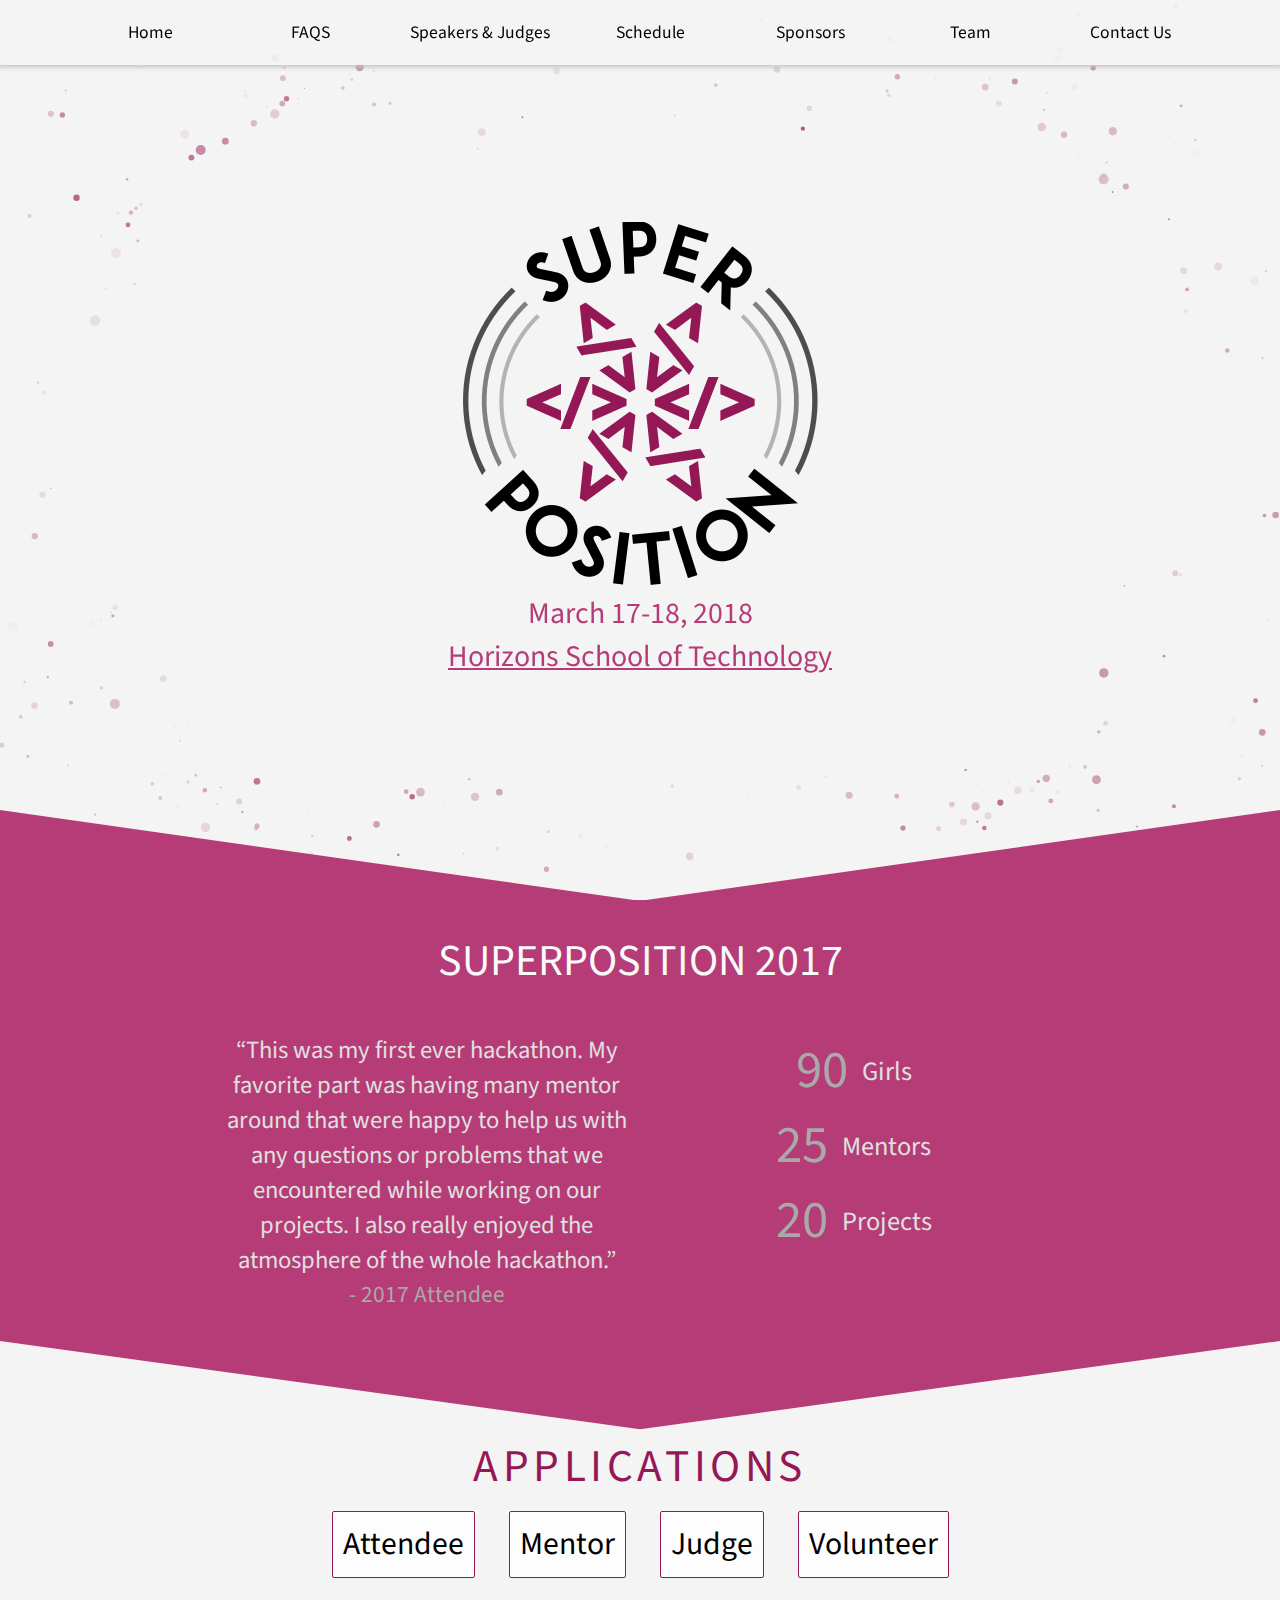
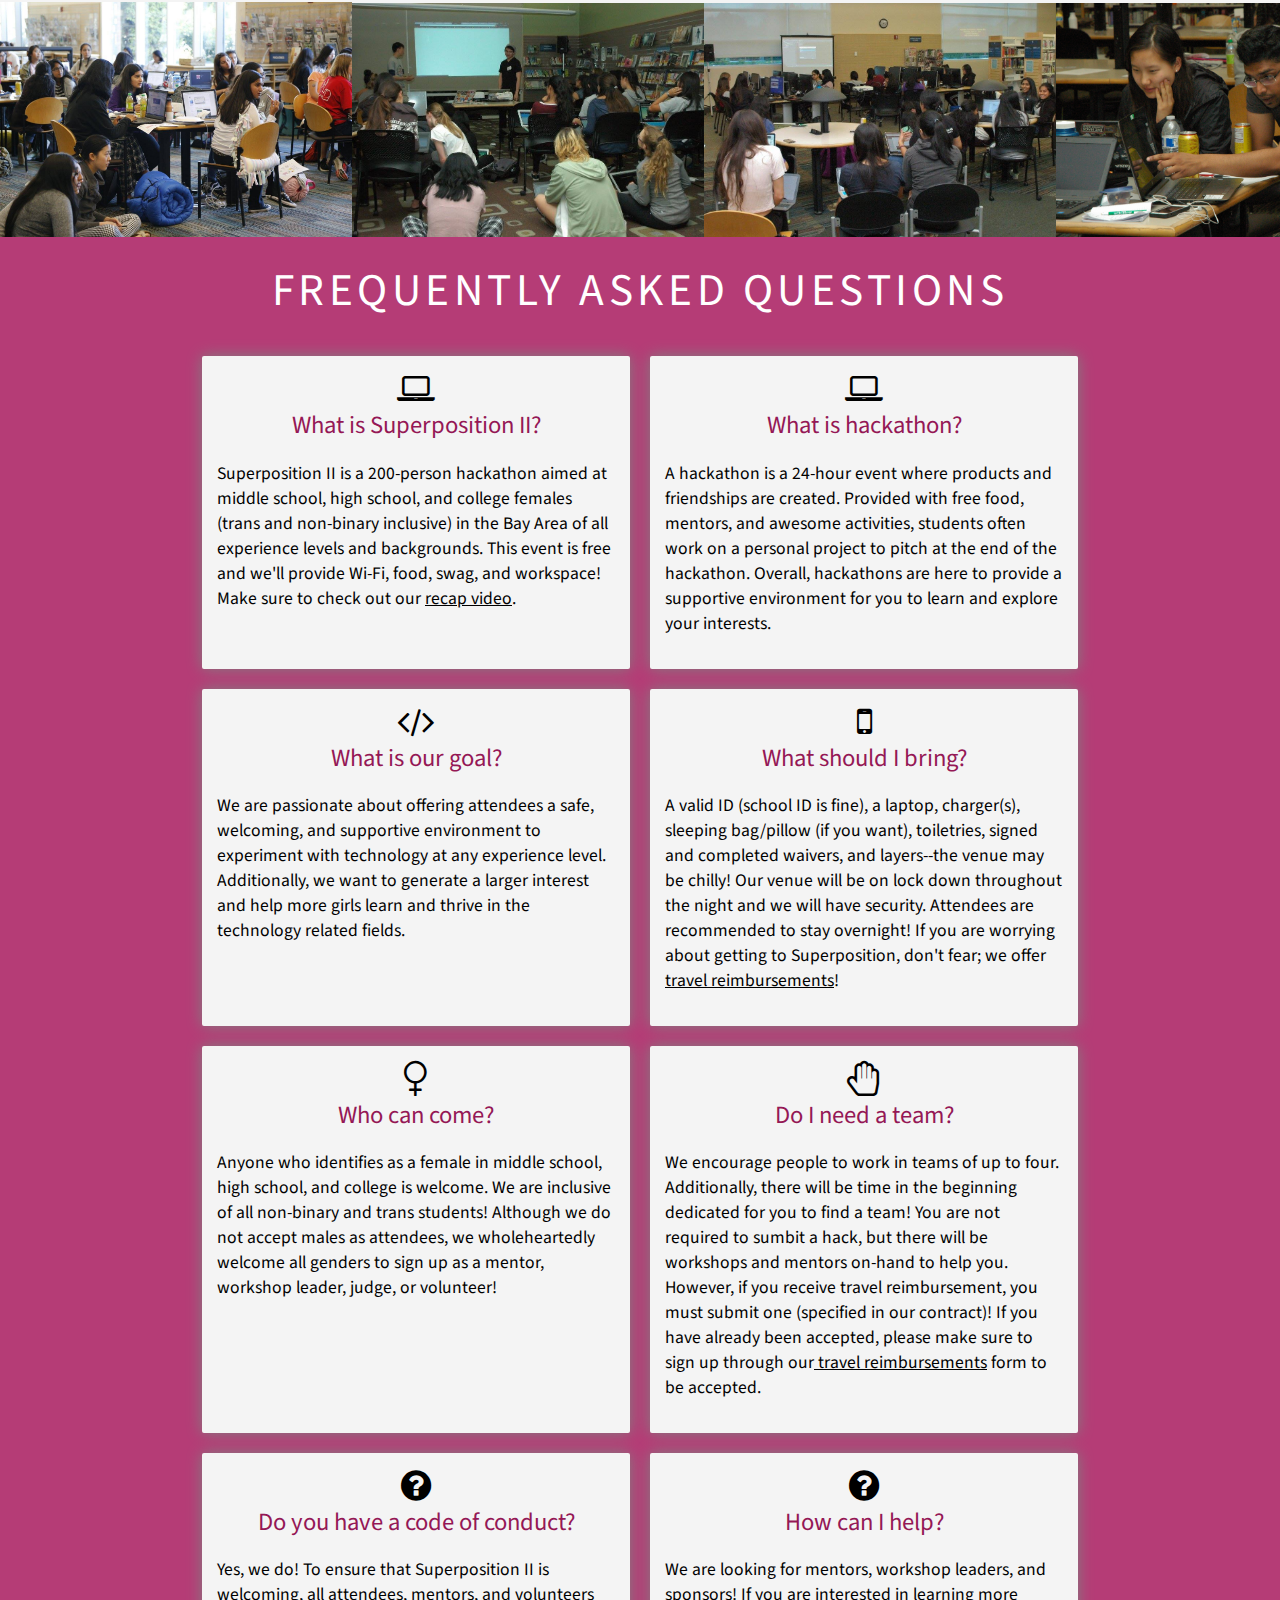
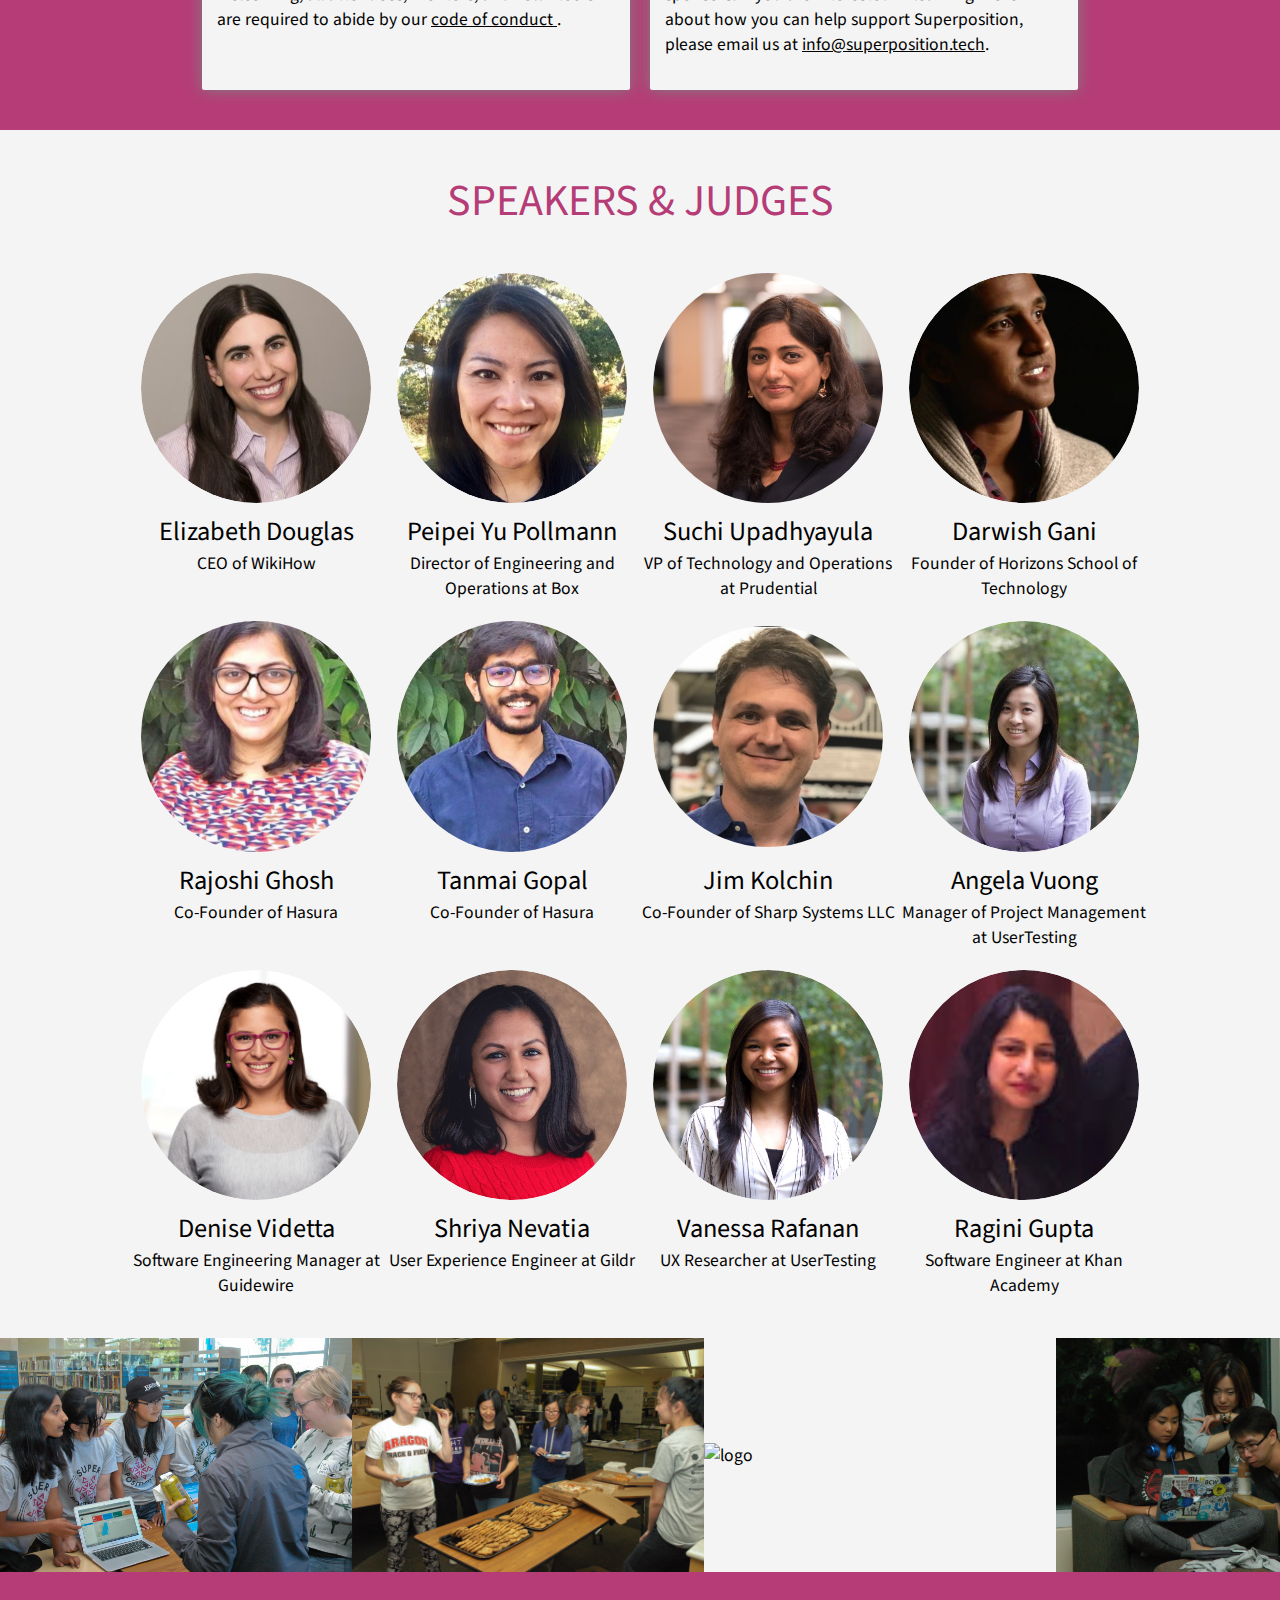
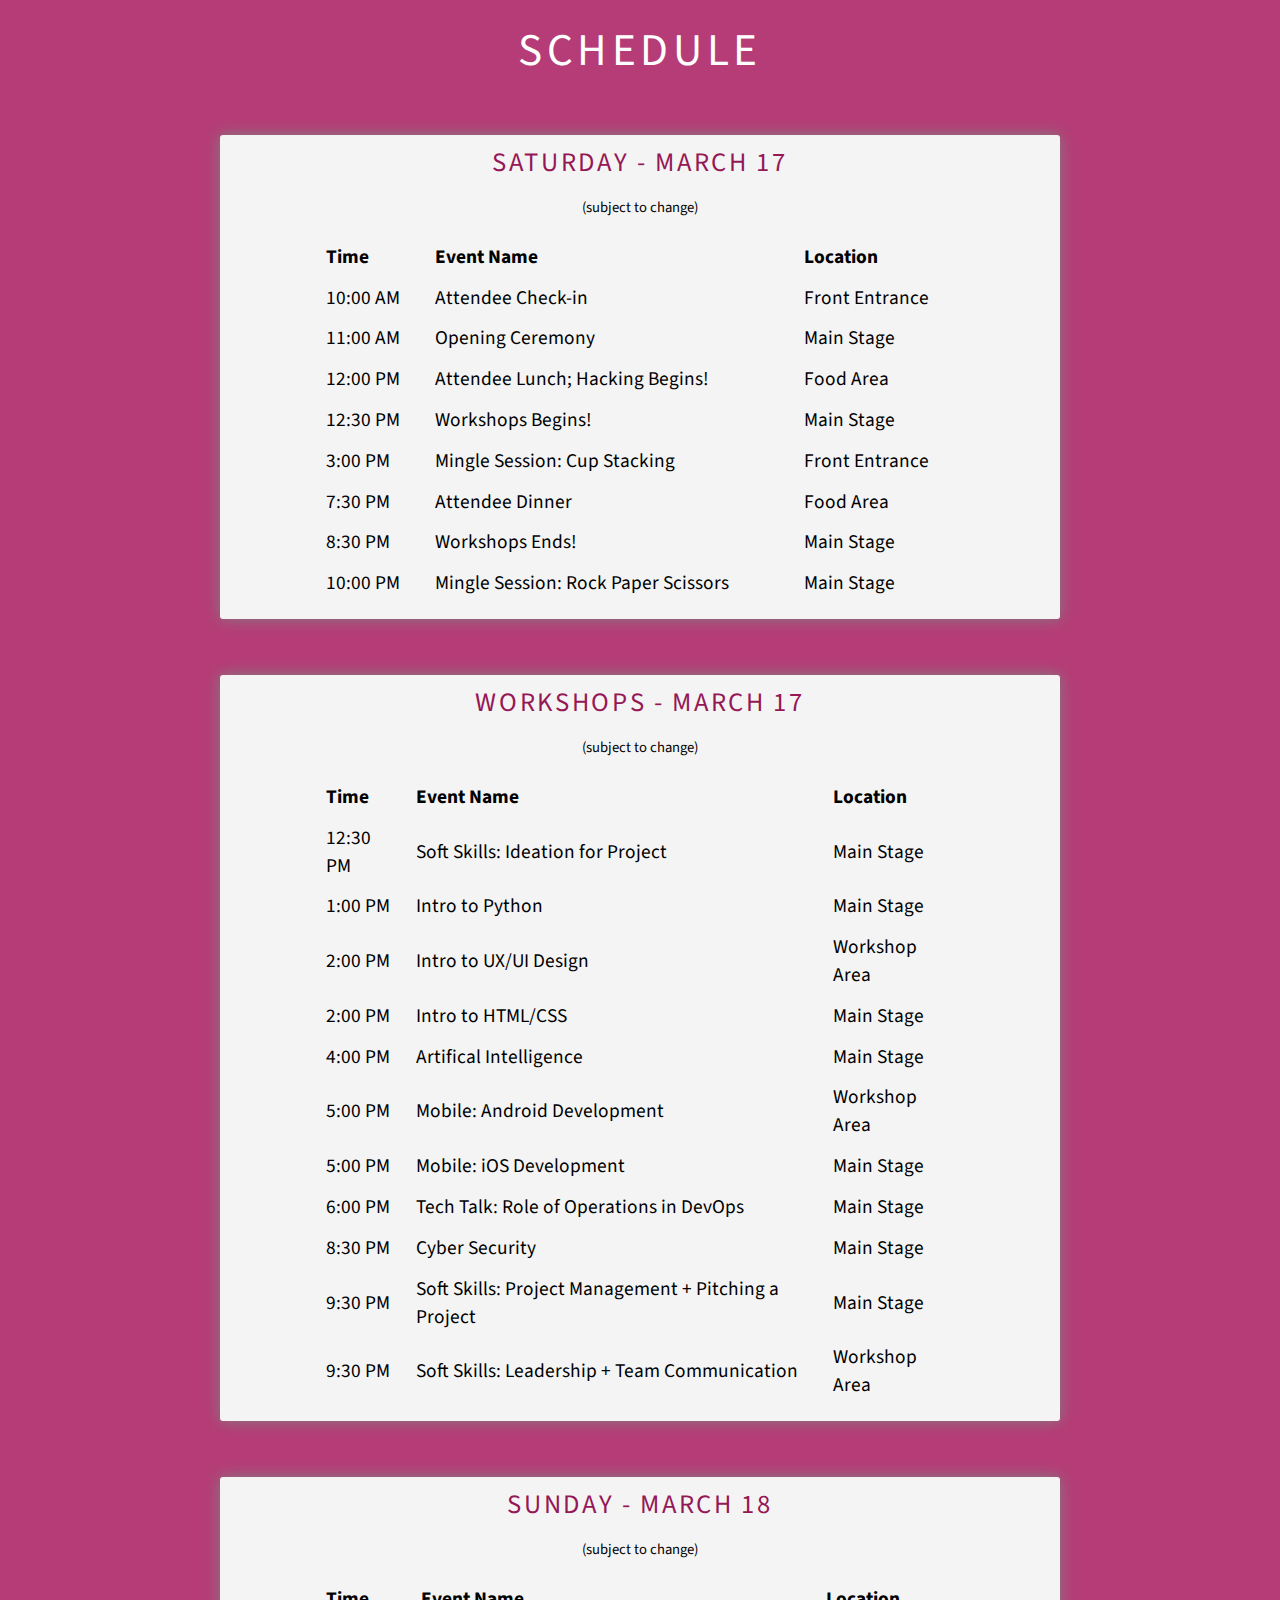
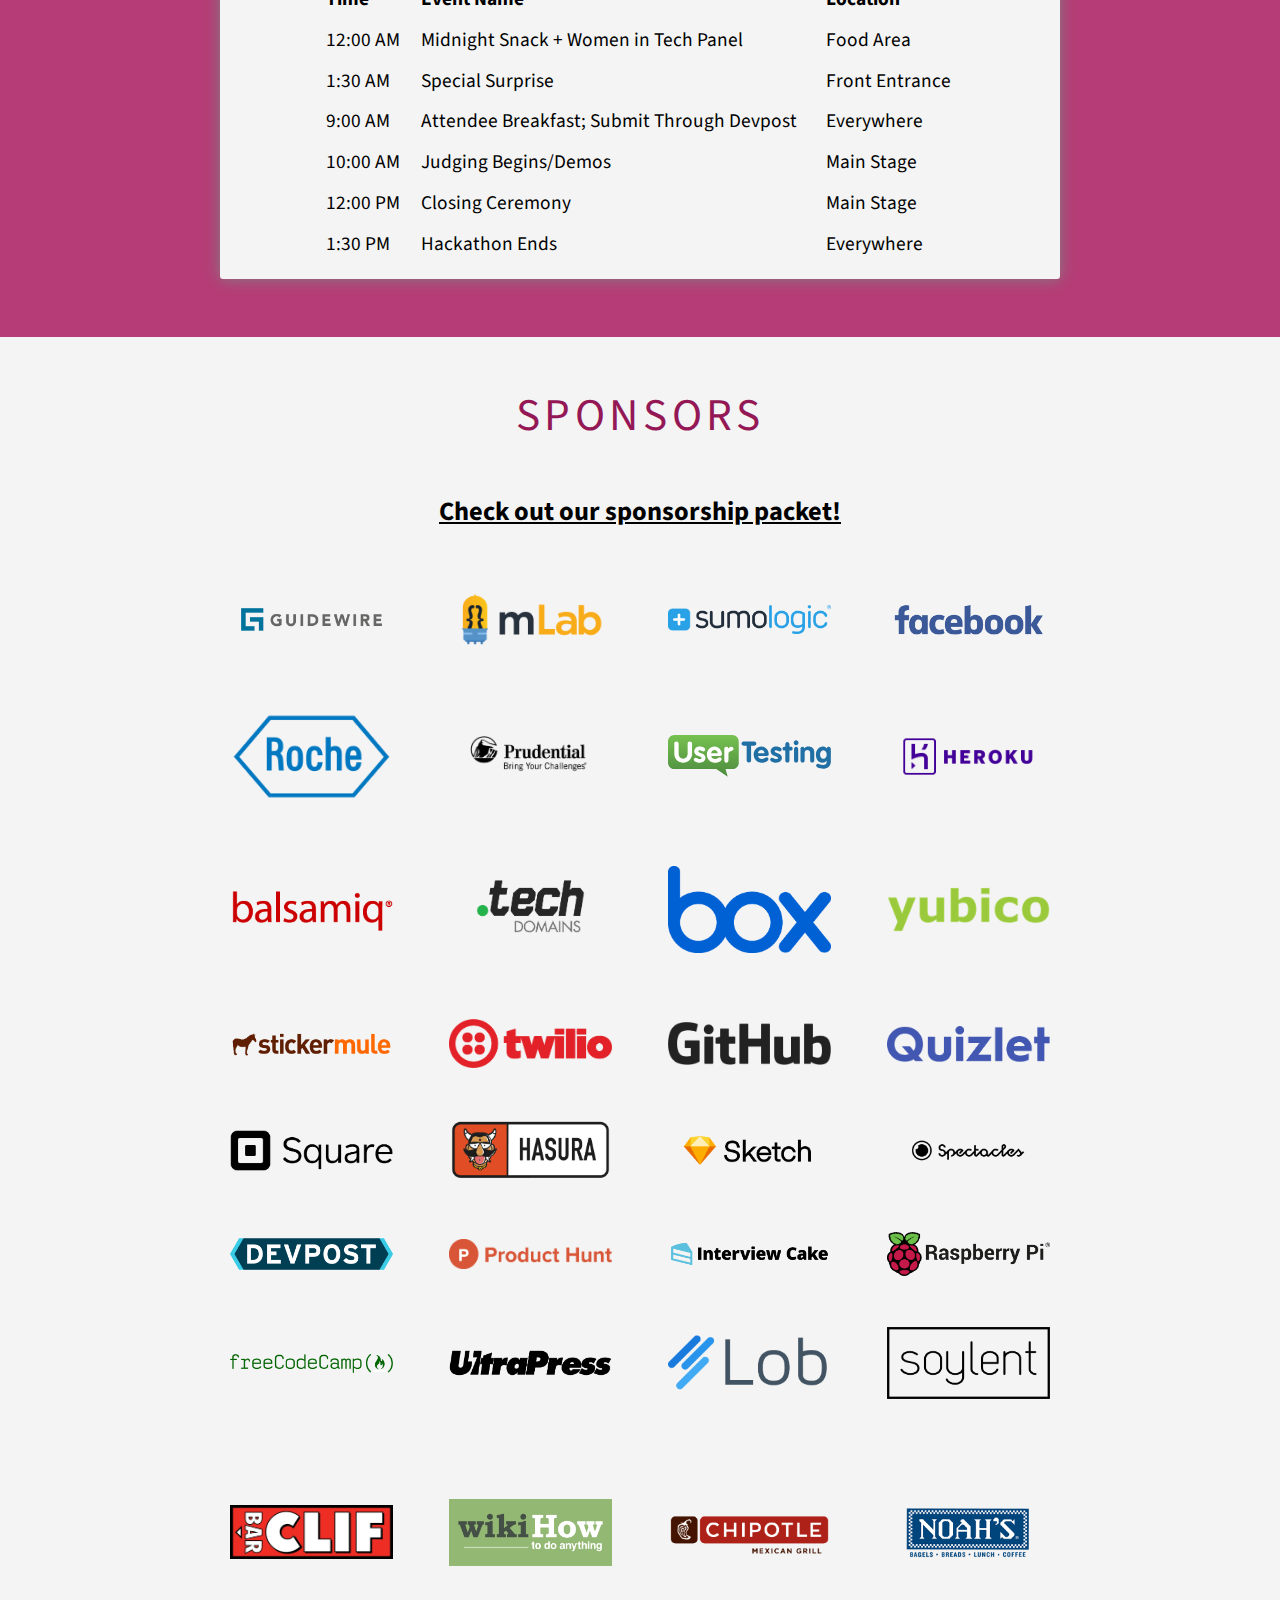
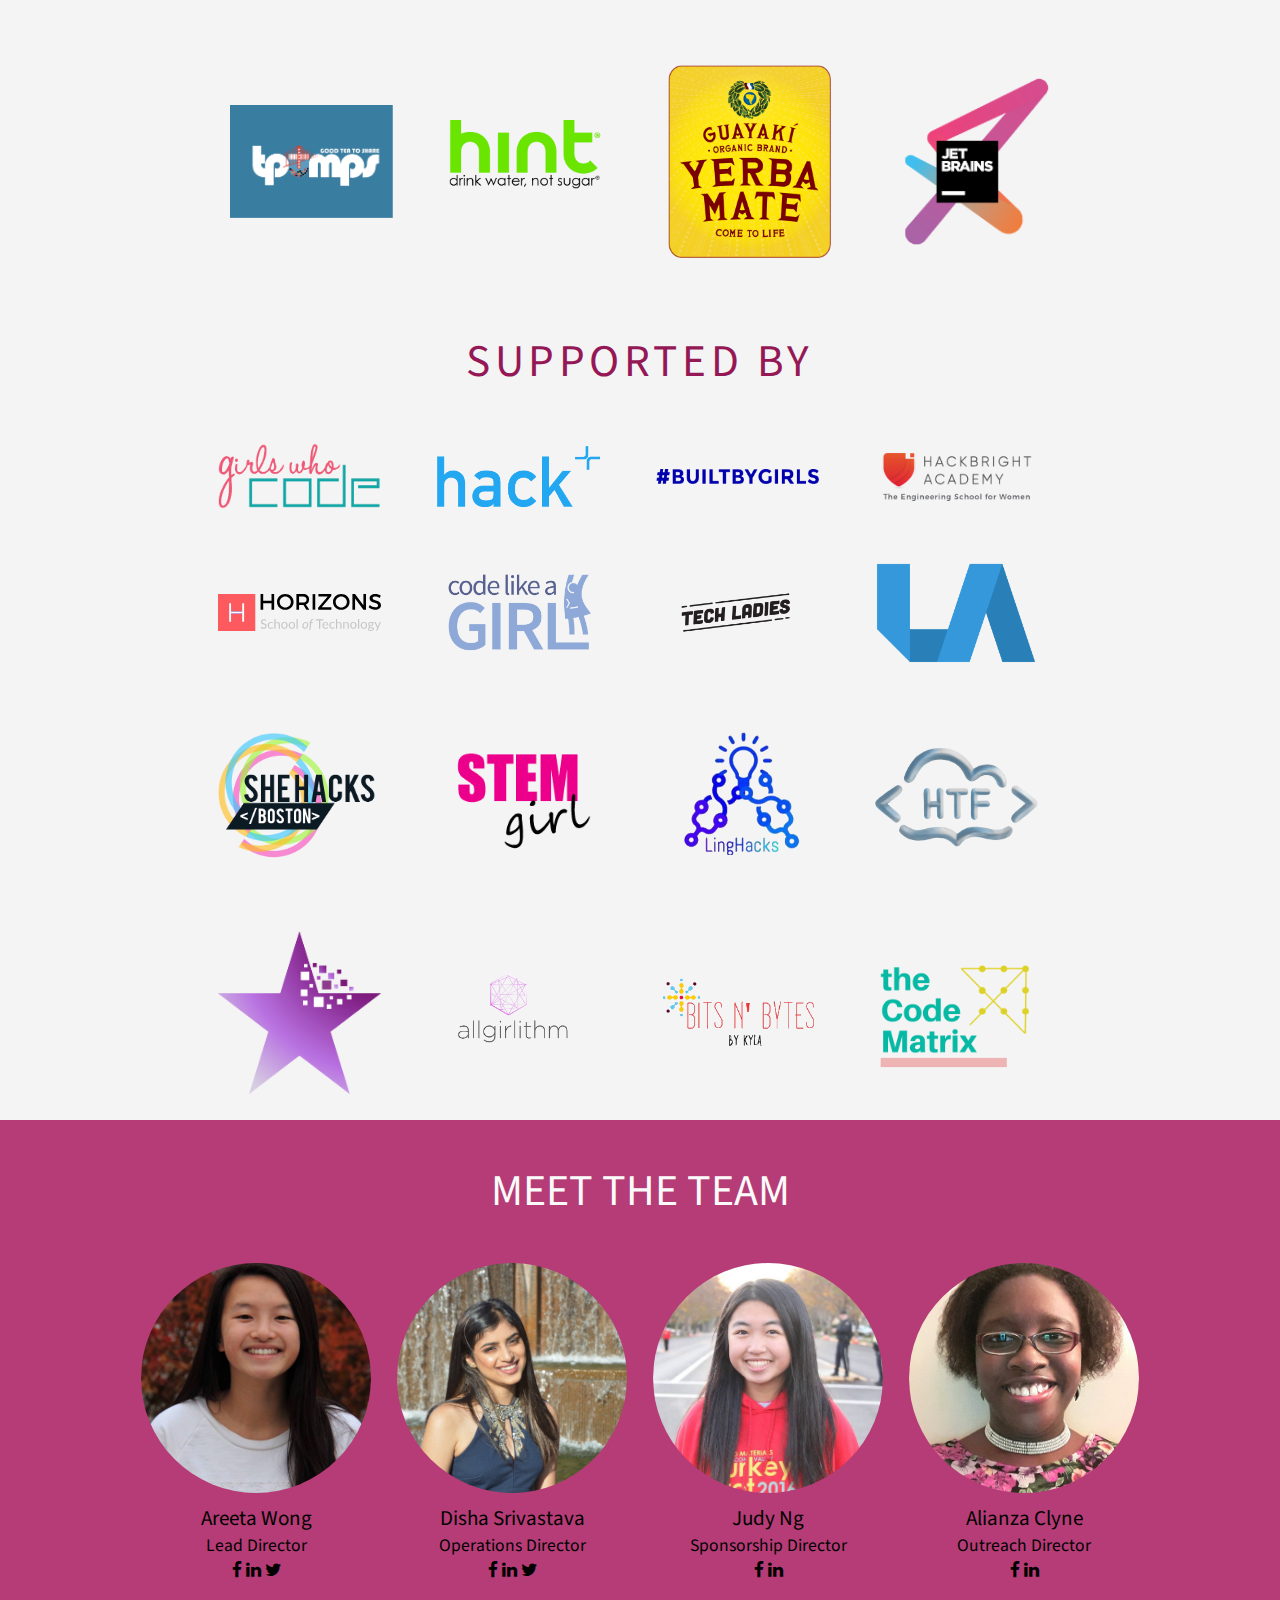
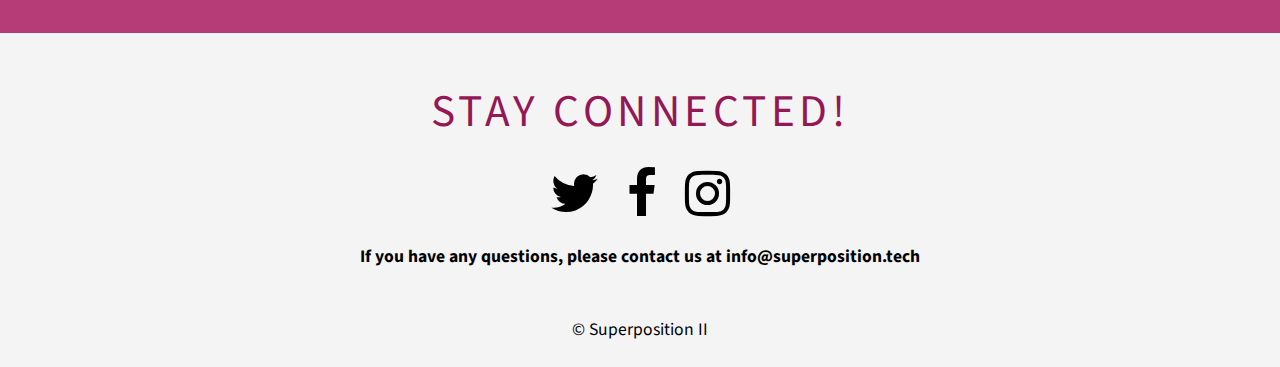
==== commit 133dde1c: "-_-" ====
--- a/index.html
+++ b/index.html
@@ -559,112 +559,6 @@
                    <a href="https://www.linkedin.com/in/alianza-clyne/"><i class="fa fa-linkedin" aria-hidden="true"></i></a>
                  </div>
                </div>
-               <div class="member">
-                 <div class="crop">
-                   <img src="assets/images/team/rochelle.jpeg">
-                 </div>
-                 <div class="name">Rochelle Tham</div>
-                 <div class="position">Operations</div>
-                 <div class="social">
-                   <a href="https://www.linkedin.com/in/rochelle-t-7267ab121/"><i class="fa fa-linkedin" aria-hidden="true"></i></a>
-                 </div>
-               </div>
-               <div class="member">
-                 <div class="crop">
-                   <img src="assets/images/team/kelly.jpg">
-                 </div>
-                 <div class="name">Kelly Ma</div>
-                 <div class="position">Operations</div>
-                 <div class="social">
-                   <a href="https://www.facebook.com/kelly.ma704?ref=br_rs"><i class="fa fa-facebook" aria-hidden="true"></i></a>
-                   <a href="https://twitter.com/ellaksay_"><i class="fa fa-twitter" aria-hidden="true"></i></a>
-                 </div>
-               </div>
-               <div class="member">
-                 <div class="crop">
-                   <img src="assets/images/team/chelsea.jpg">
-                 </div>
-                 <div class="name">Chelesea Lo </div>
-                 <div class="position">Sponsorship</div>
-                 <div class="social">
-                   <a href="https://www.facebook.com/profile.php?id=100007496716852"><i class="fa fa-facebook" aria-hidden="true"></i></a>
-                   <a href="linkedin.com/in/chelsea-l-11b48511b"><i class="fa fa-linkedin" aria-hidden="true"></i></a>
-                 </div>
-               </div>
-               <div class="member">
-                 <div class="crop">
-                   <img src="assets/images/team/anelise.jpg">
-                 </div>
-                 <div class="name">Anelise Cho</div>
-                 <div class="position">Outreach</div>
-                 <div class="social">
-                   <a href="https://www.facebook.com/profile.php?id=100009689945961"><i class="fa fa-facebook" aria-hidden="true"></i></a>
-                 </div>
-               </div>
-               <div class="member">
-                 <div class="crop">
-                   <img src="assets/images/team/ilana.jpg">
-                 </div>
-                 <div class="name">Ilana Rubin</div>
-                 <div class="position">Operations</div>
-                 <div class="social">
-                   <a href="https://www.facebook.com/ilana.rubin.10"><i class="fa fa-facebook" aria-hidden="true"></i></a>
-                 </div>
-               </div>
-               <div class="member">
-                 <div class="crop">
-                   <img src="assets/images/team/eshani.jpg">
-                 </div>
-                 <div class="name">Eshani Mehta</div>
-                 <div class="position">Operations</div>
-                 <div class="social">
-                   <a href="https://www.facebook.com/eshani.mehta.9"><i class="fa fa-facebook" aria-hidden="true"></i></a>
-                   <a href="https://www.linkedin.com/in/eshanimehta/"><i class="fa fa-linkedin" aria-hidden="true"></i></a>
-                 </div>
-               </div>
-               <div class="member">
-                 <div class="crop">
-                   <img src="assets/images/team/maya.jpg">
-                 </div>
-                 <div class="name">Maya Pandurangan</div>
-                 <div class="position">Sponsorship</div>
-                 <div class="social">
-                   <a href="https://www.facebook.com/mayapandurangan"><i class="fa fa-facebook" aria-hidden="true"></i></a>
-                   <a href="https://www.linkedin.com/in/maya-pandurangan/"><i class="fa fa-linkedin" aria-hidden="true"></i></a>
-                 </div>
-               </div>
-               <div class="member">
-                 <div class="crop">
-                   <img src="assets/images/team/ella.jpeg">
-                 </div>
-                 <div class="name">Ella Say</div>
-                 <div class="position">Outreach</div>
-                 <div class="social">
-                   <a href="https://www.facebook.com/ella.say.50"><i class="fa fa-facebook" aria-hidden="true"></i></a>
-                 </div>
-               </div>
-               <div class="member">
-                 <div class="crop">
-                   <img src="assets/images/team/emily.jpg">
-                 </div>
-                 <div class="name">Emily Sun</div>
-                 <div class="position">Sponsorship</div>
-                 <div class="social">
-                   <a href="https://www.facebook.com/emily.sun.9659"><i class="fa fa-facebook" aria-hidden="true"></i></a>
-                   <a href="https://www.linkedin.com/in/emily-s-094825118/"><i class="fa fa-linkedin" aria-hidden="true"></i></a>
-                 </div>
-               </div>
-               <div class="member">
-                 <div class="crop">
-                   <img src="assets/images/team/ashley.jpg">
-                 </div>
-                 <div class="name">Ashley Wang</div>
-                 <div class="position">Outreach</div>
-                 <div class="social">
-                   <a href="https://www.facebook.com/ashley.wang.3760"><i class="fa fa-facebook" aria-hidden="true"></i></a>
-                   <a href="https://www.linkedin.com/in/ashley-w-a77b4b123/"><i class="fa fa-linkedin" aria-hidden="true"></i></a>
-                 </div>
-               </div>
             </div>
          </div>
       </section>
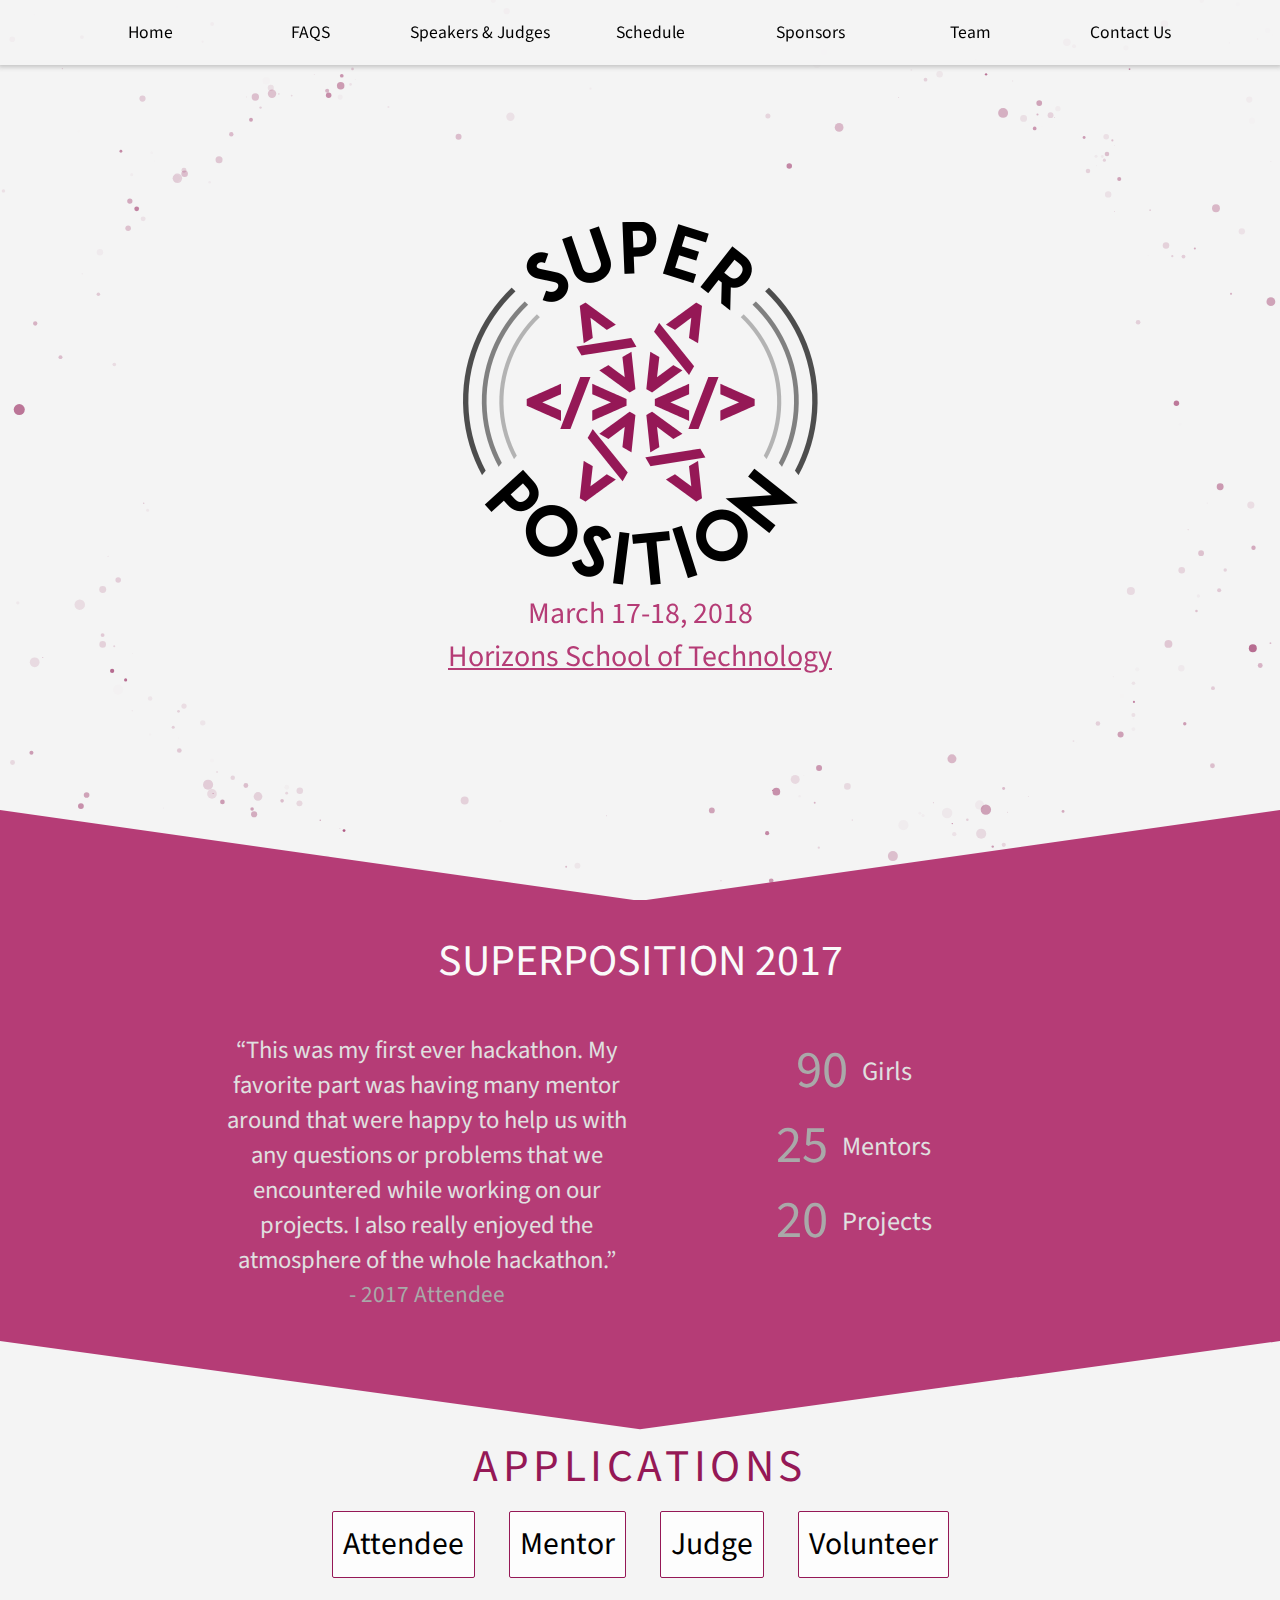
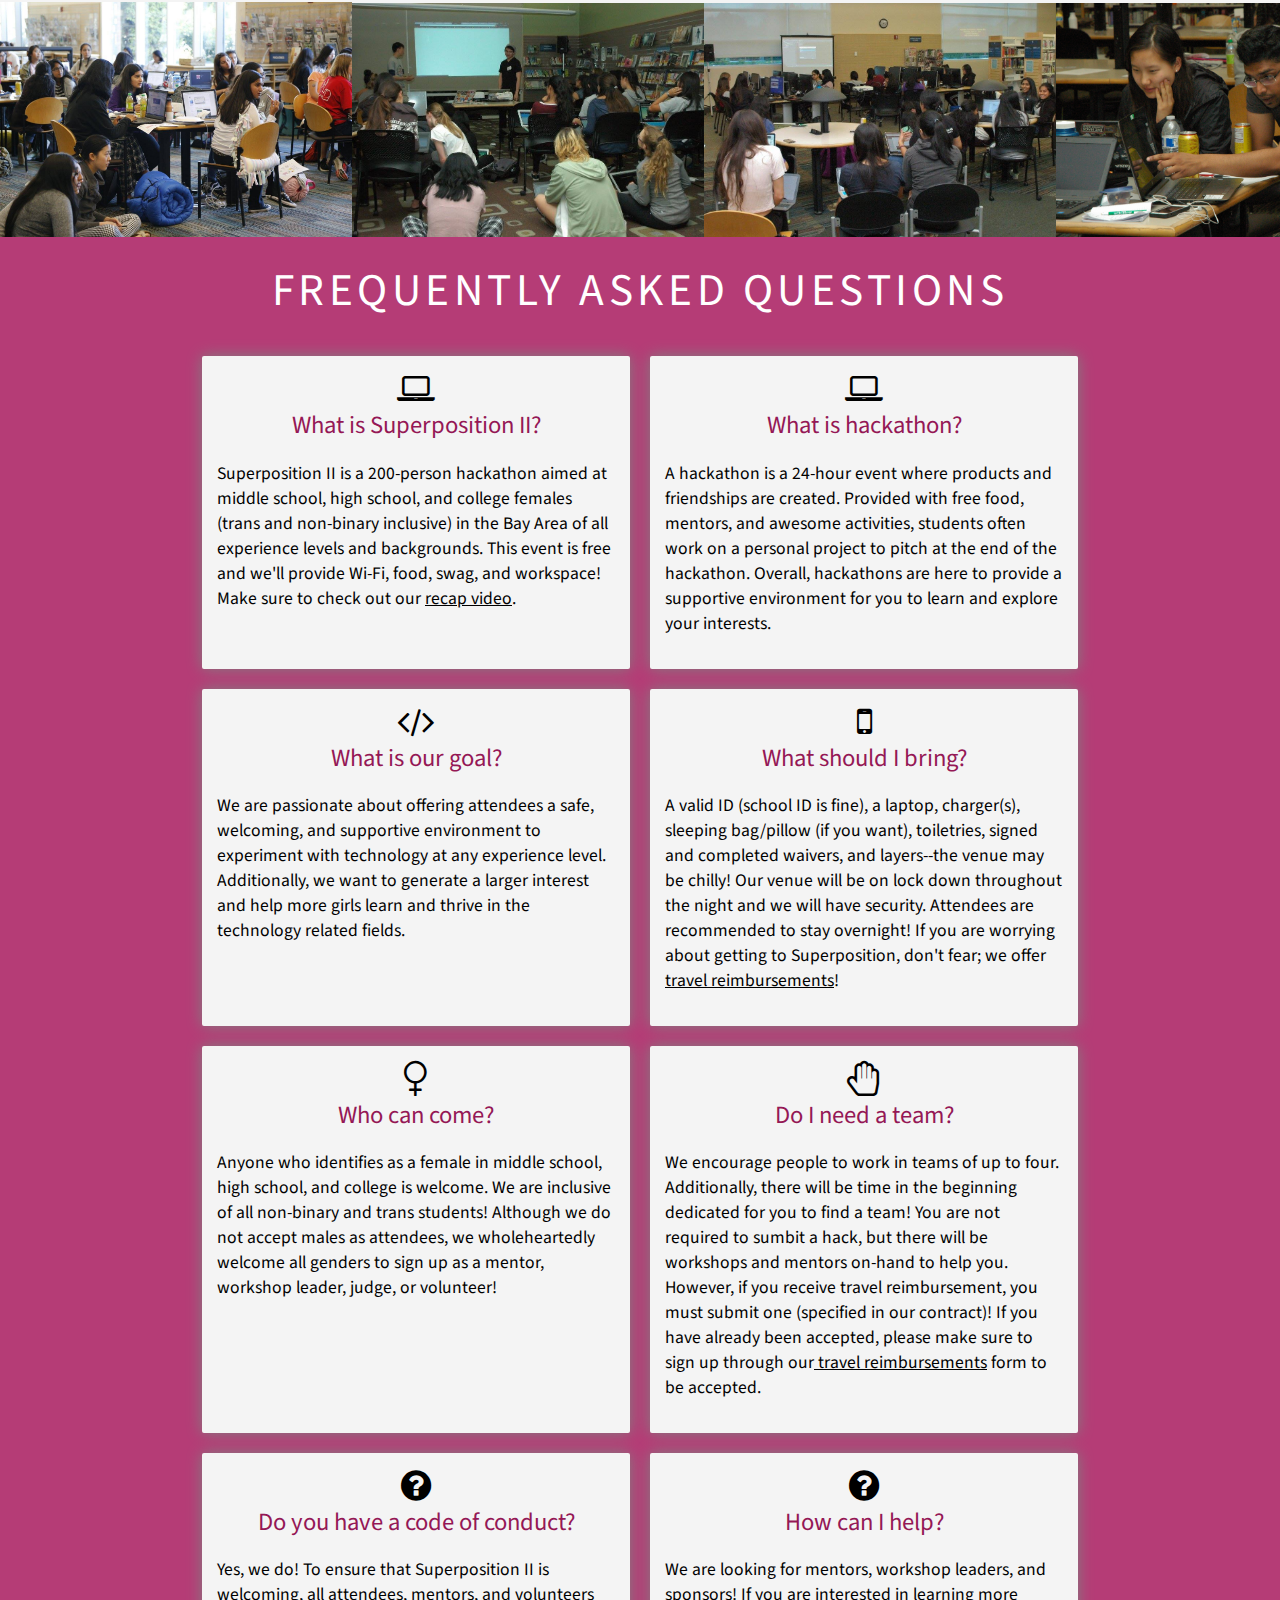
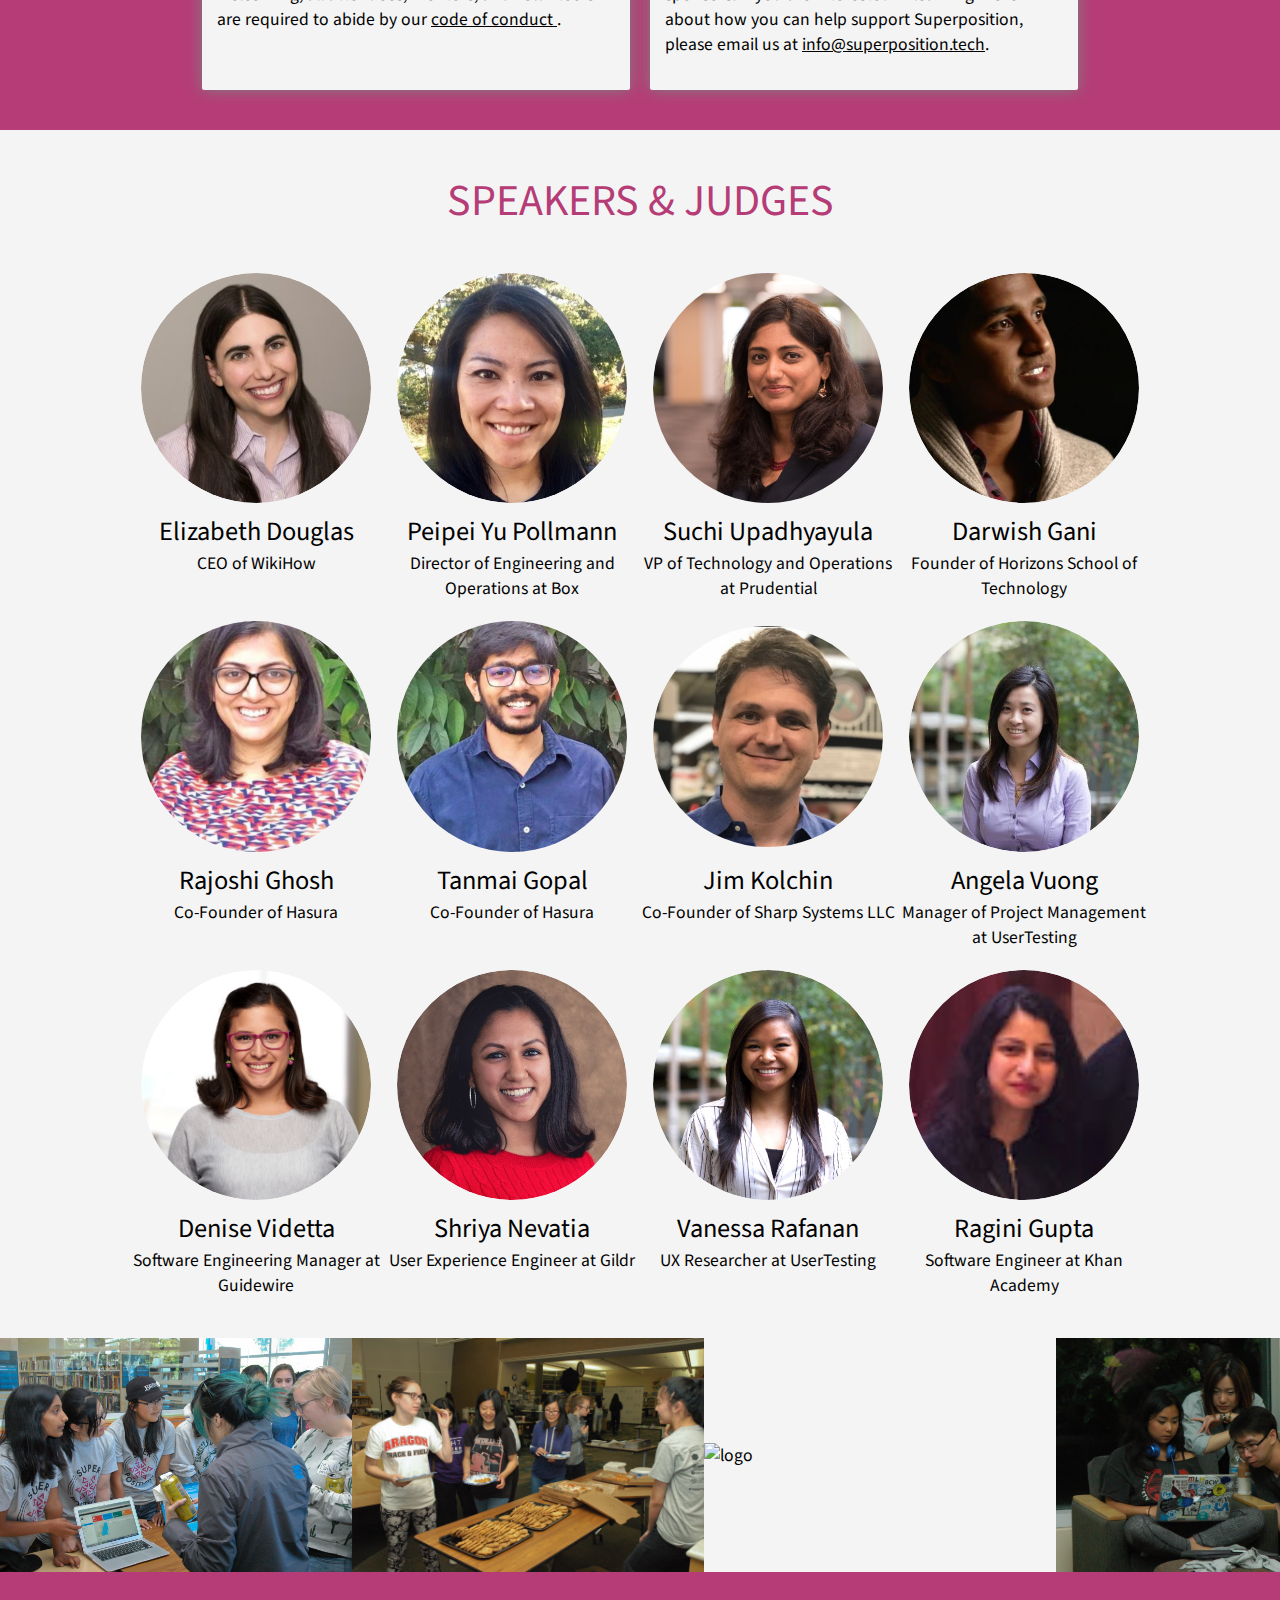
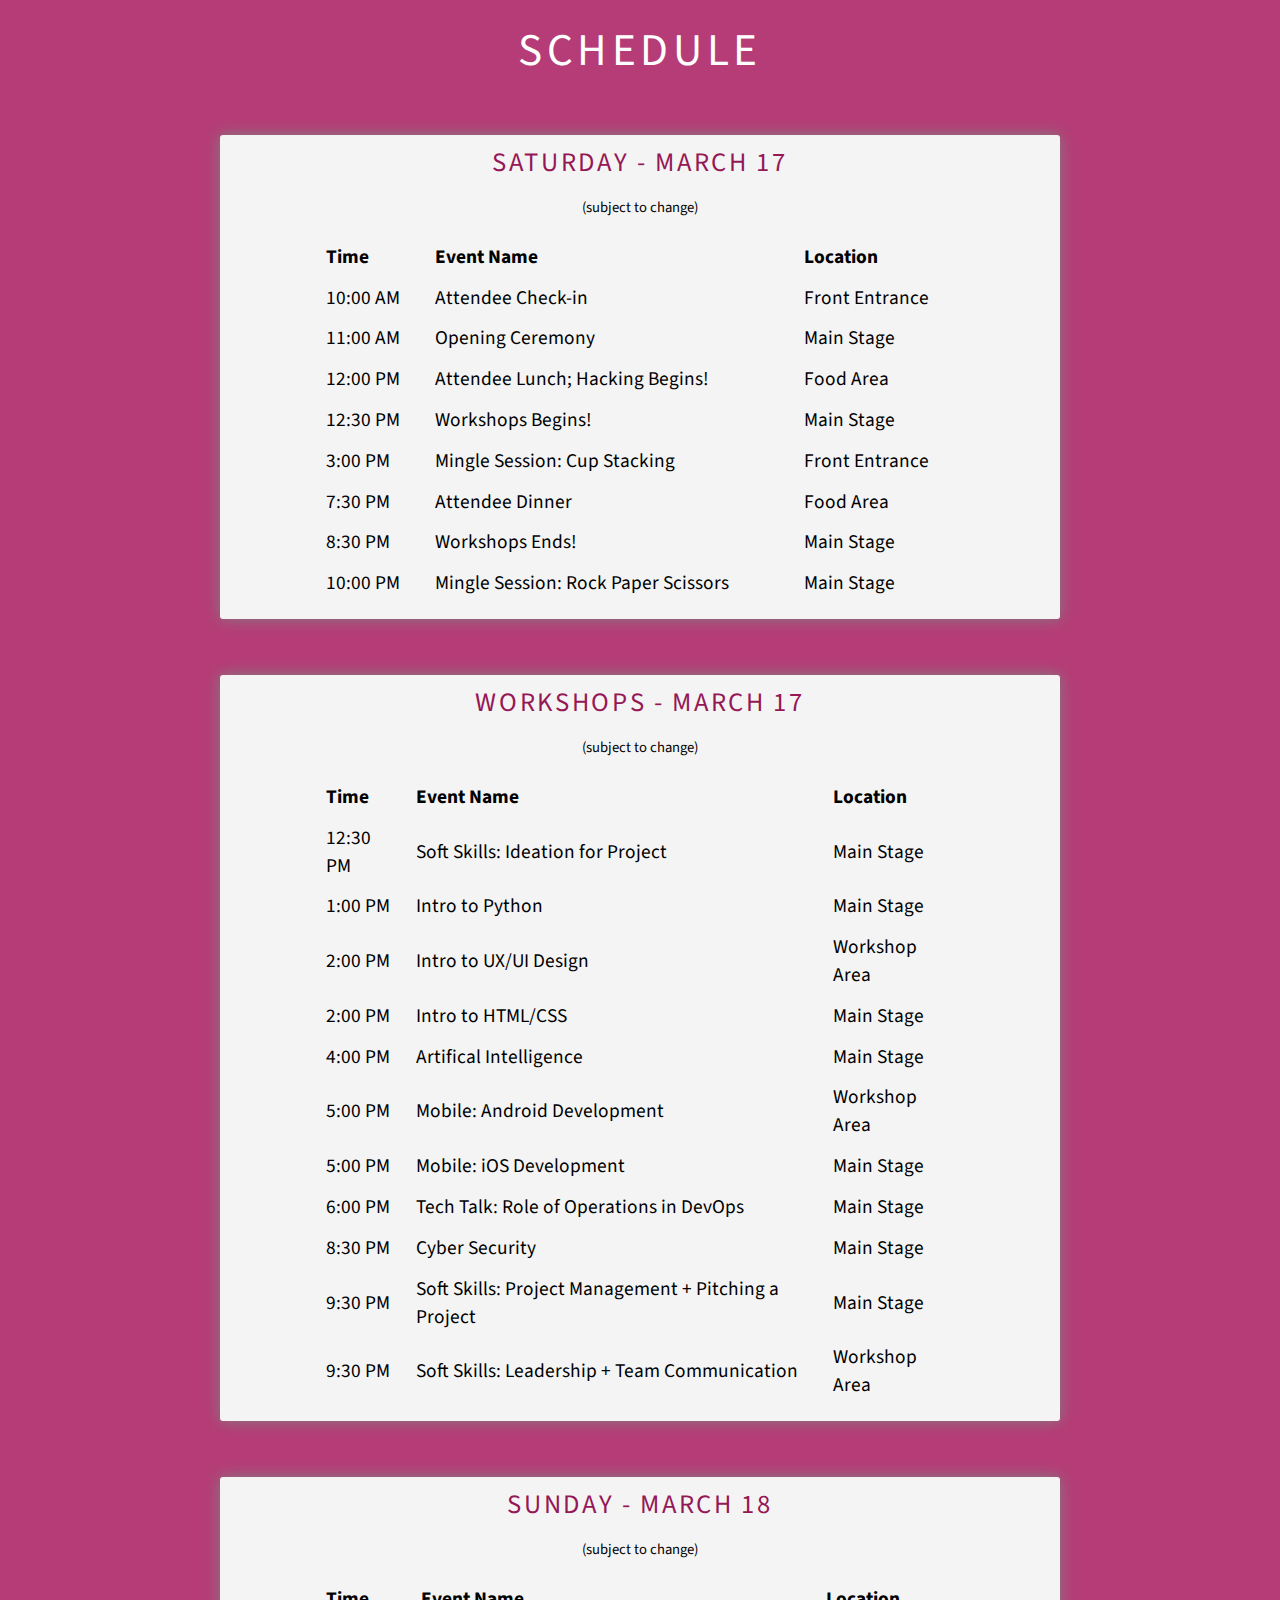
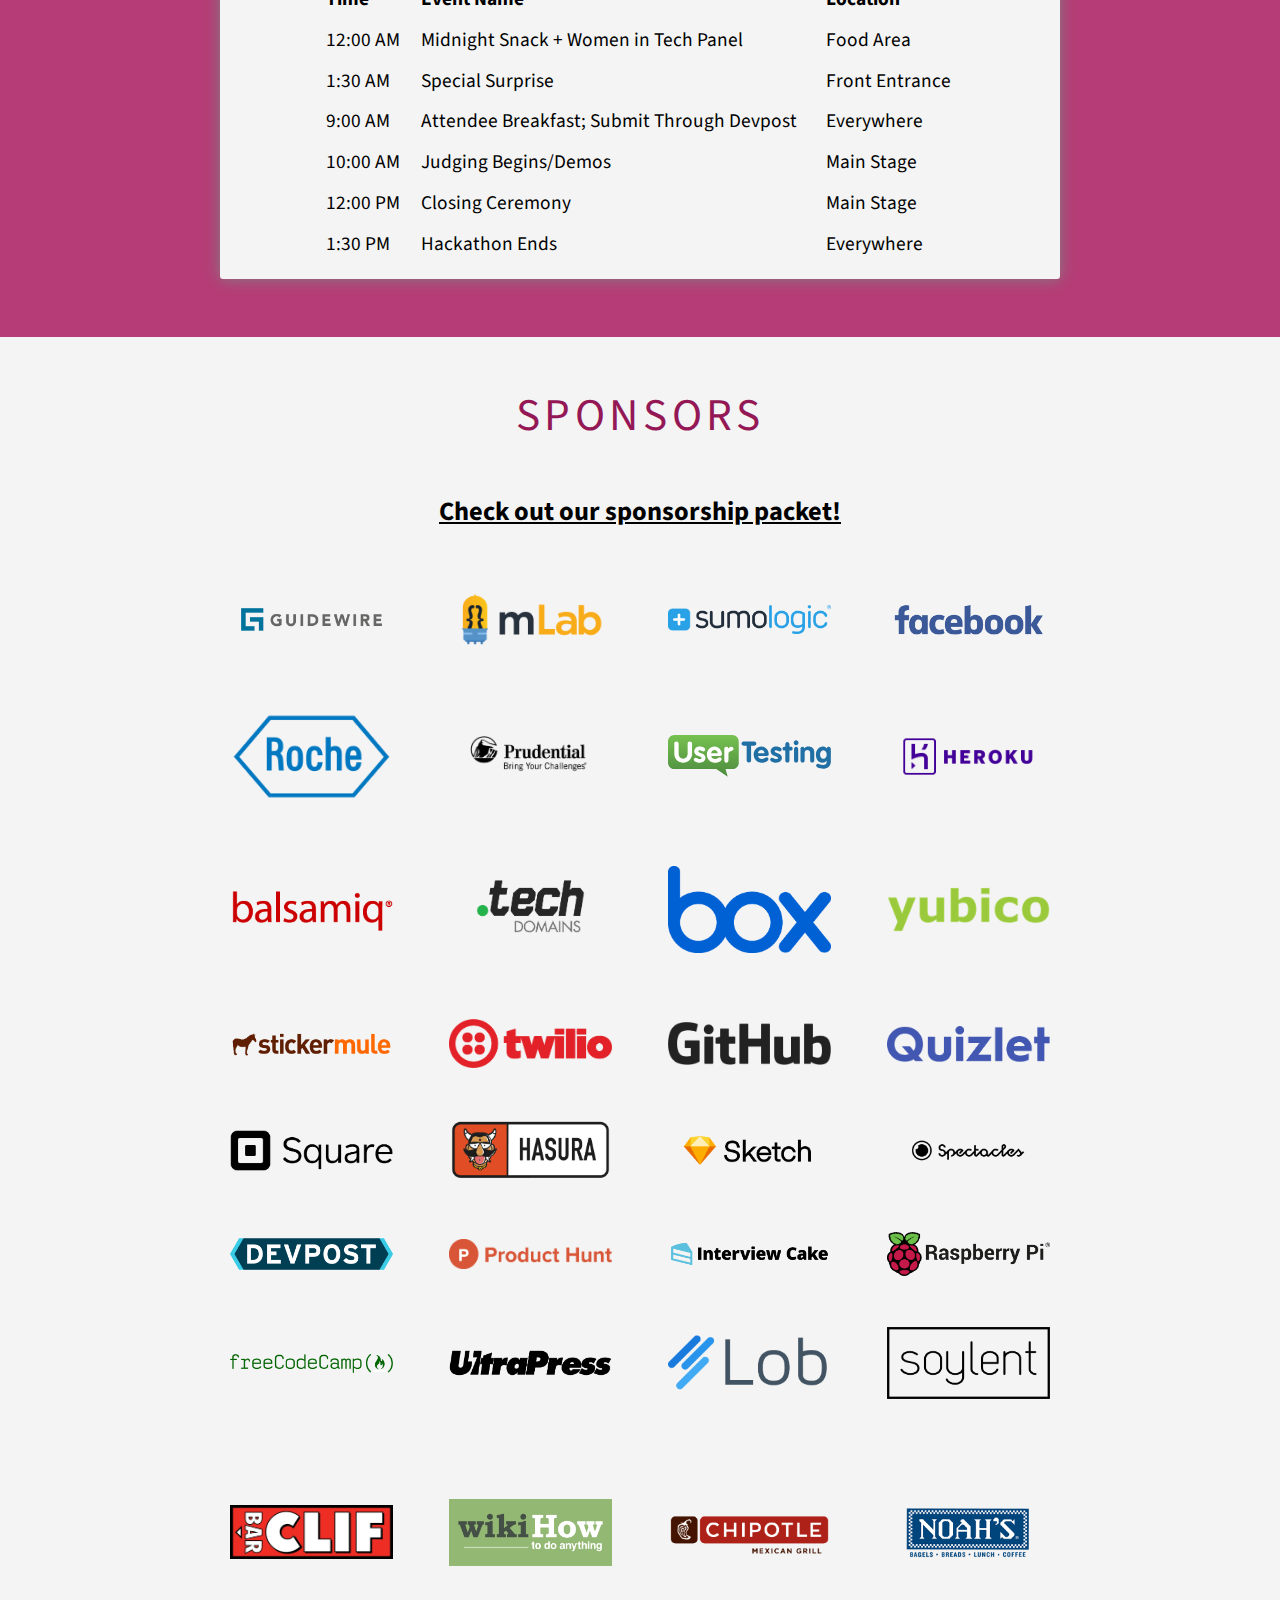
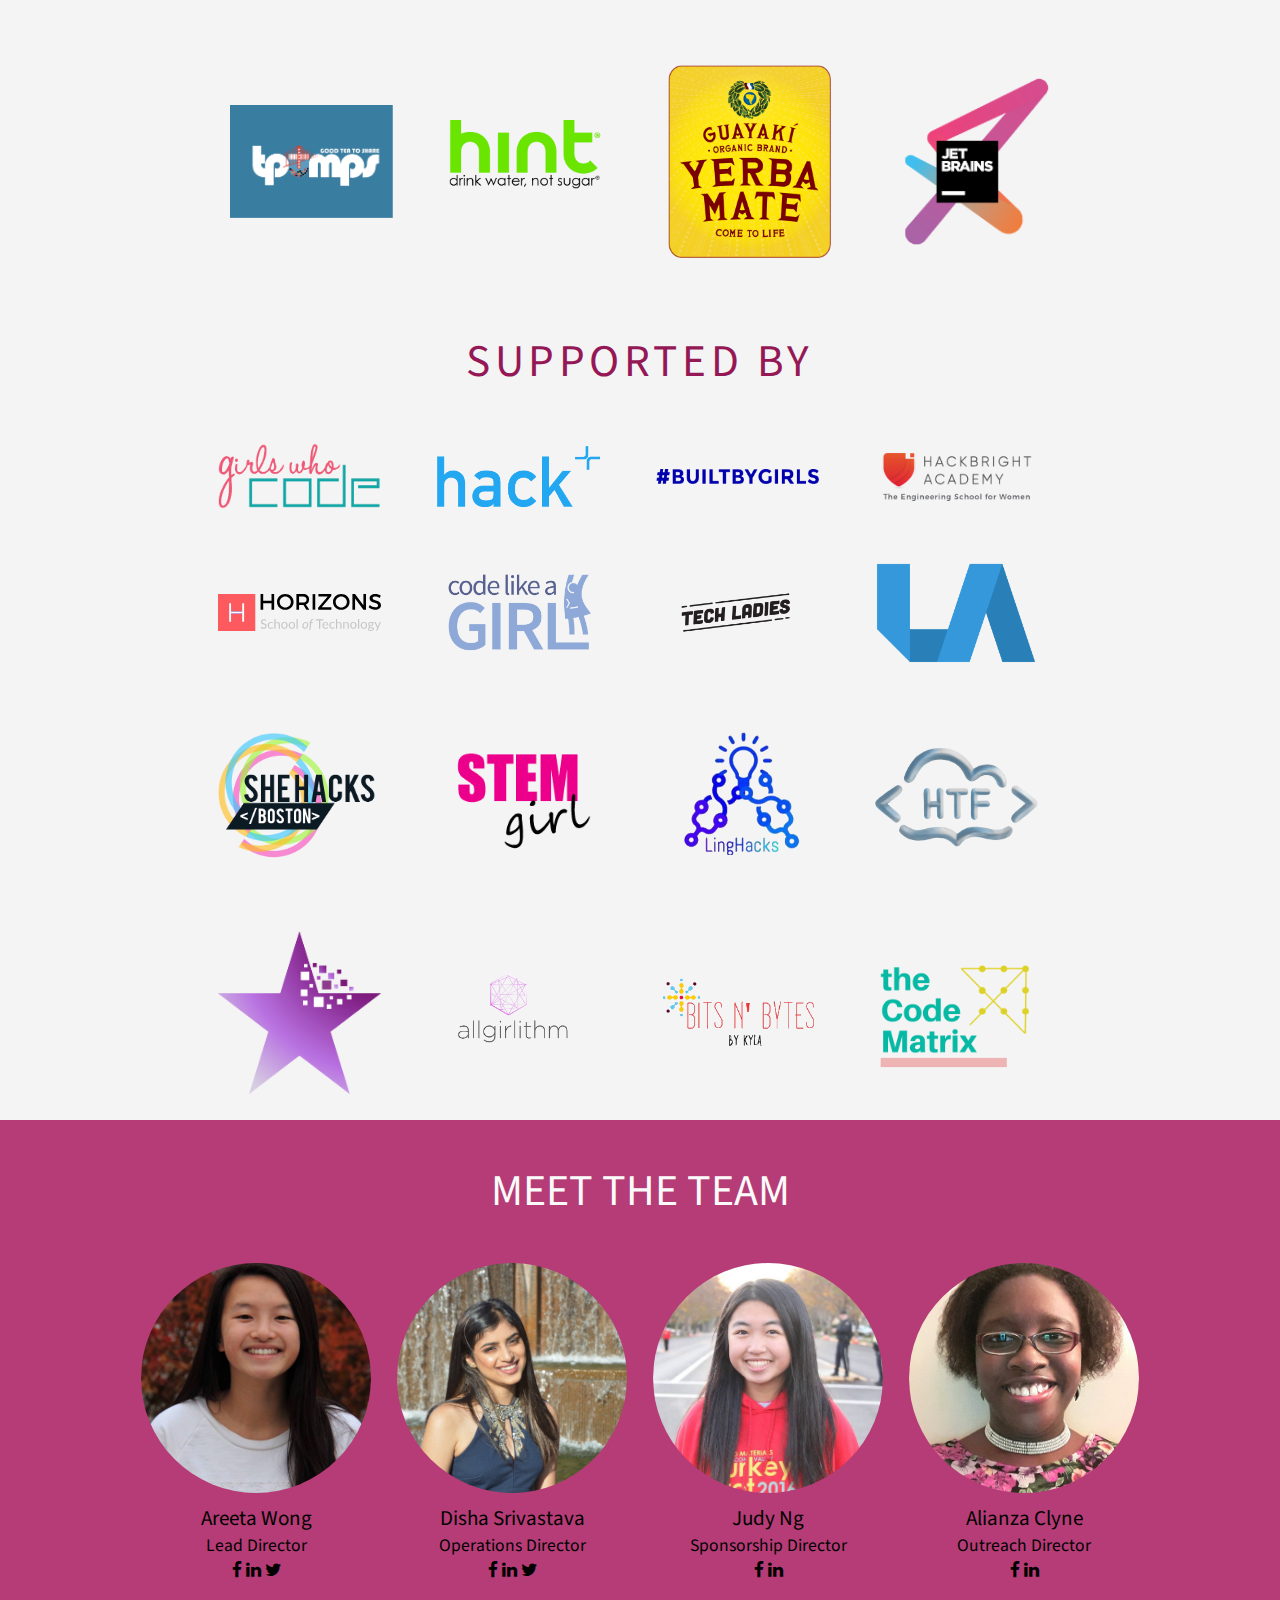
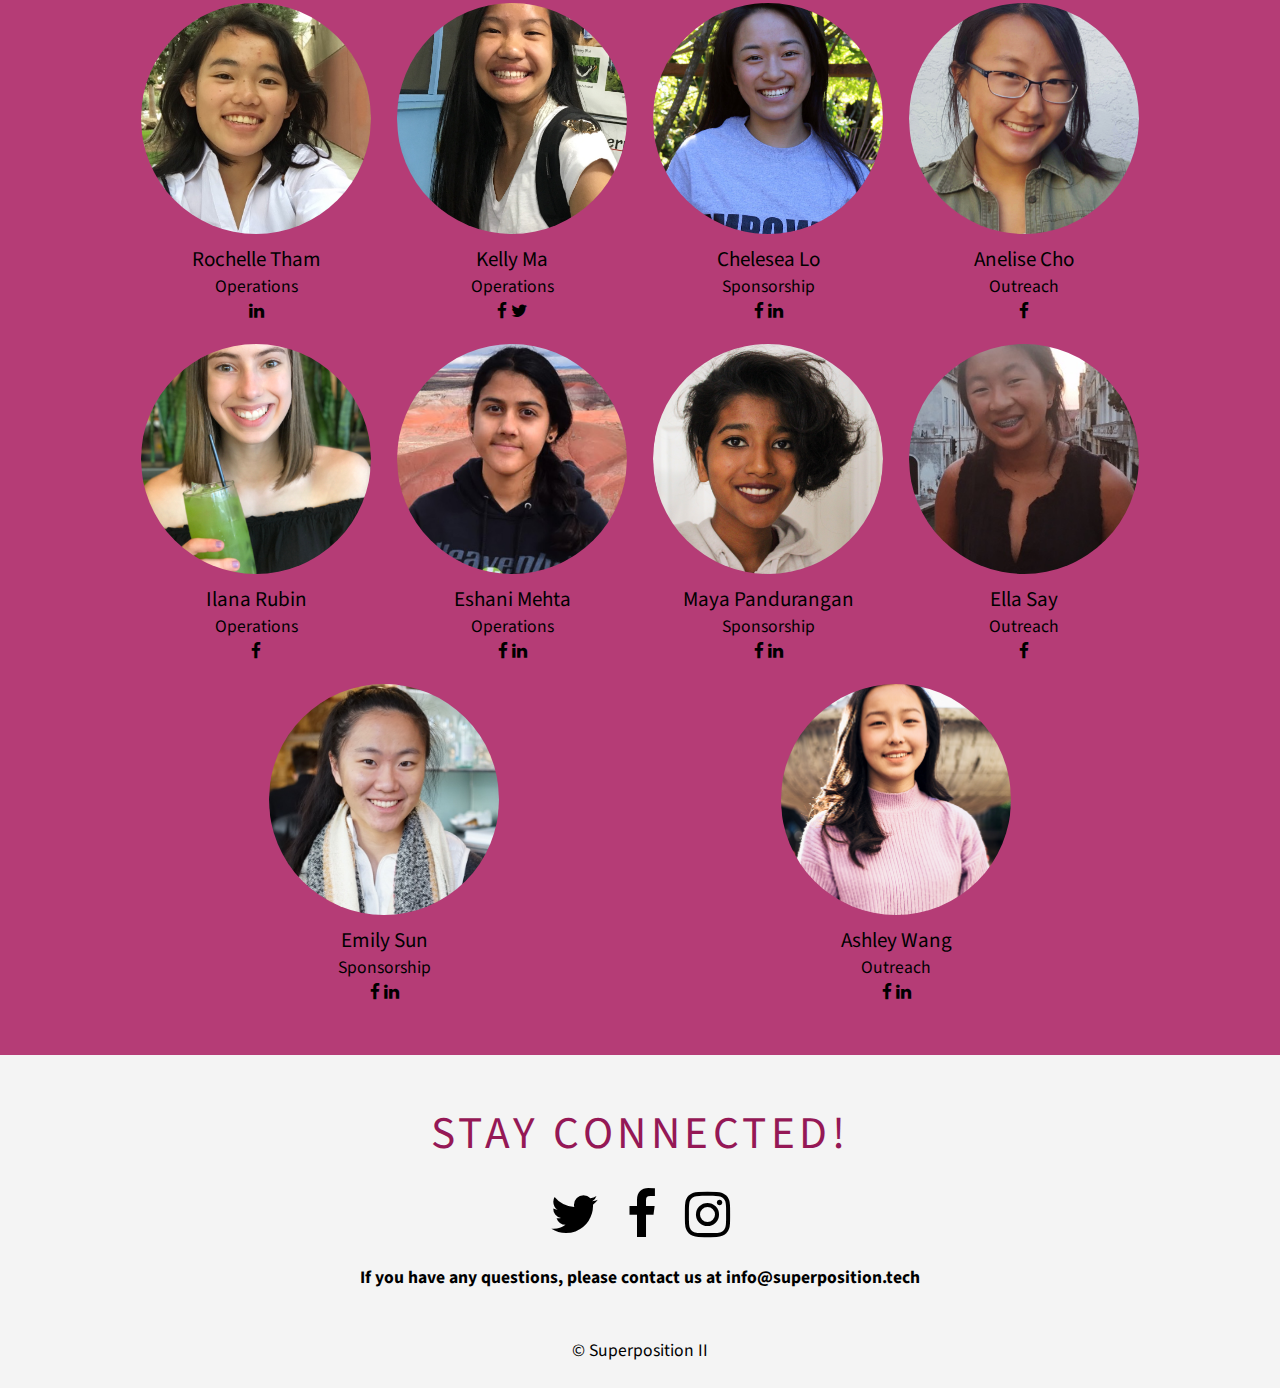
==== commit e392fb41: "sigh" ====
--- a/index.html
+++ b/index.html
@@ -559,6 +559,112 @@
                    <a href="https://www.linkedin.com/in/alianza-clyne/"><i class="fa fa-linkedin" aria-hidden="true"></i></a>
                  </div>
                </div>
+               <div class="member">
+                 <div class="crop">
+                   <img src="assets/images/team/rochelle.jpeg">
+                 </div>
+                 <div class="name">Rochelle Tham</div>
+                 <div class="position">Operations</div>
+                 <div class="social">
+                   <a href="https://www.linkedin.com/in/rochelle-t-7267ab121/"><i class="fa fa-linkedin" aria-hidden="true"></i></a>
+                 </div>
+               </div>
+               <div class="member">
+                 <div class="crop">
+                   <img src="assets/images/team/kelly.jpg">
+                 </div>
+                 <div class="name">Kelly Ma</div>
+                 <div class="position">Operations</div>
+                 <div class="social">
+                   <a href="https://www.facebook.com/kelly.ma704?ref=br_rs"><i class="fa fa-facebook" aria-hidden="true"></i></a>
+                   <a href="https://twitter.com/ellaksay_"><i class="fa fa-twitter" aria-hidden="true"></i></a>
+                 </div>
+               </div>
+               <div class="member">
+                 <div class="crop">
+                   <img src="assets/images/team/chelsea.jpg">
+                 </div>
+                 <div class="name">Chelesea Lo </div>
+                 <div class="position">Sponsorship</div>
+                 <div class="social">
+                   <a href="https://www.facebook.com/profile.php?id=100007496716852"><i class="fa fa-facebook" aria-hidden="true"></i></a>
+                   <a href="linkedin.com/in/chelsea-l-11b48511b"><i class="fa fa-linkedin" aria-hidden="true"></i></a>
+                 </div>
+               </div>
+               <div class="member">
+                 <div class="crop">
+                   <img src="assets/images/team/anelise.jpg">
+                 </div>
+                 <div class="name">Anelise Cho</div>
+                 <div class="position">Outreach</div>
+                 <div class="social">
+                   <a href="https://www.facebook.com/profile.php?id=100009689945961"><i class="fa fa-facebook" aria-hidden="true"></i></a>
+                 </div>
+               </div>
+               <div class="member">
+                 <div class="crop">
+                   <img src="assets/images/team/ilana.jpg">
+                 </div>
+                 <div class="name">Ilana Rubin</div>
+                 <div class="position">Operations</div>
+                 <div class="social">
+                   <a href="https://www.facebook.com/ilana.rubin.10"><i class="fa fa-facebook" aria-hidden="true"></i></a>
+                 </div>
+               </div>
+               <div class="member">
+                 <div class="crop">
+                   <img src="assets/images/team/eshani.jpg">
+                 </div>
+                 <div class="name">Eshani Mehta</div>
+                 <div class="position">Operations</div>
+                 <div class="social">
+                   <a href="https://www.facebook.com/eshani.mehta.9"><i class="fa fa-facebook" aria-hidden="true"></i></a>
+                   <a href="https://www.linkedin.com/in/eshanimehta/"><i class="fa fa-linkedin" aria-hidden="true"></i></a>
+                 </div>
+               </div>
+               <div class="member">
+                 <div class="crop">
+                   <img src="assets/images/team/maya.jpg">
+                 </div>
+                 <div class="name">Maya Pandurangan</div>
+                 <div class="position">Sponsorship</div>
+                 <div class="social">
+                   <a href="https://www.facebook.com/mayapandurangan"><i class="fa fa-facebook" aria-hidden="true"></i></a>
+                   <a href="https://www.linkedin.com/in/maya-pandurangan/"><i class="fa fa-linkedin" aria-hidden="true"></i></a>
+                 </div>
+               </div>
+               <div class="member">
+                 <div class="crop">
+                   <img src="assets/images/team/ella.jpeg">
+                 </div>
+                 <div class="name">Ella Say</div>
+                 <div class="position">Outreach</div>
+                 <div class="social">
+                   <a href="https://www.facebook.com/ella.say.50"><i class="fa fa-facebook" aria-hidden="true"></i></a>
+                 </div>
+               </div>
+               <div class="member">
+                 <div class="crop">
+                   <img src="assets/images/team/emily.jpg">
+                 </div>
+                 <div class="name">Emily Sun</div>
+                 <div class="position">Sponsorship</div>
+                 <div class="social">
+                   <a href="https://www.facebook.com/emily.sun.9659"><i class="fa fa-facebook" aria-hidden="true"></i></a>
+                   <a href="https://www.linkedin.com/in/emily-s-094825118/"><i class="fa fa-linkedin" aria-hidden="true"></i></a>
+                 </div>
+               </div>
+               <div class="member">
+                 <div class="crop">
+                   <img src="assets/images/team/ashley.jpg">
+                 </div>
+                 <div class="name">Ashley Wang</div>
+                 <div class="position">Outreach</div>
+                 <div class="social">
+                   <a href="https://www.facebook.com/ashley.wang.3760"><i class="fa fa-facebook" aria-hidden="true"></i></a>
+                   <a href="https://www.linkedin.com/in/ashley-w-a77b4b123/"><i class="fa fa-linkedin" aria-hidden="true"></i></a>
+                 </div>
+               </div>
             </div>
          </div>
       </section>
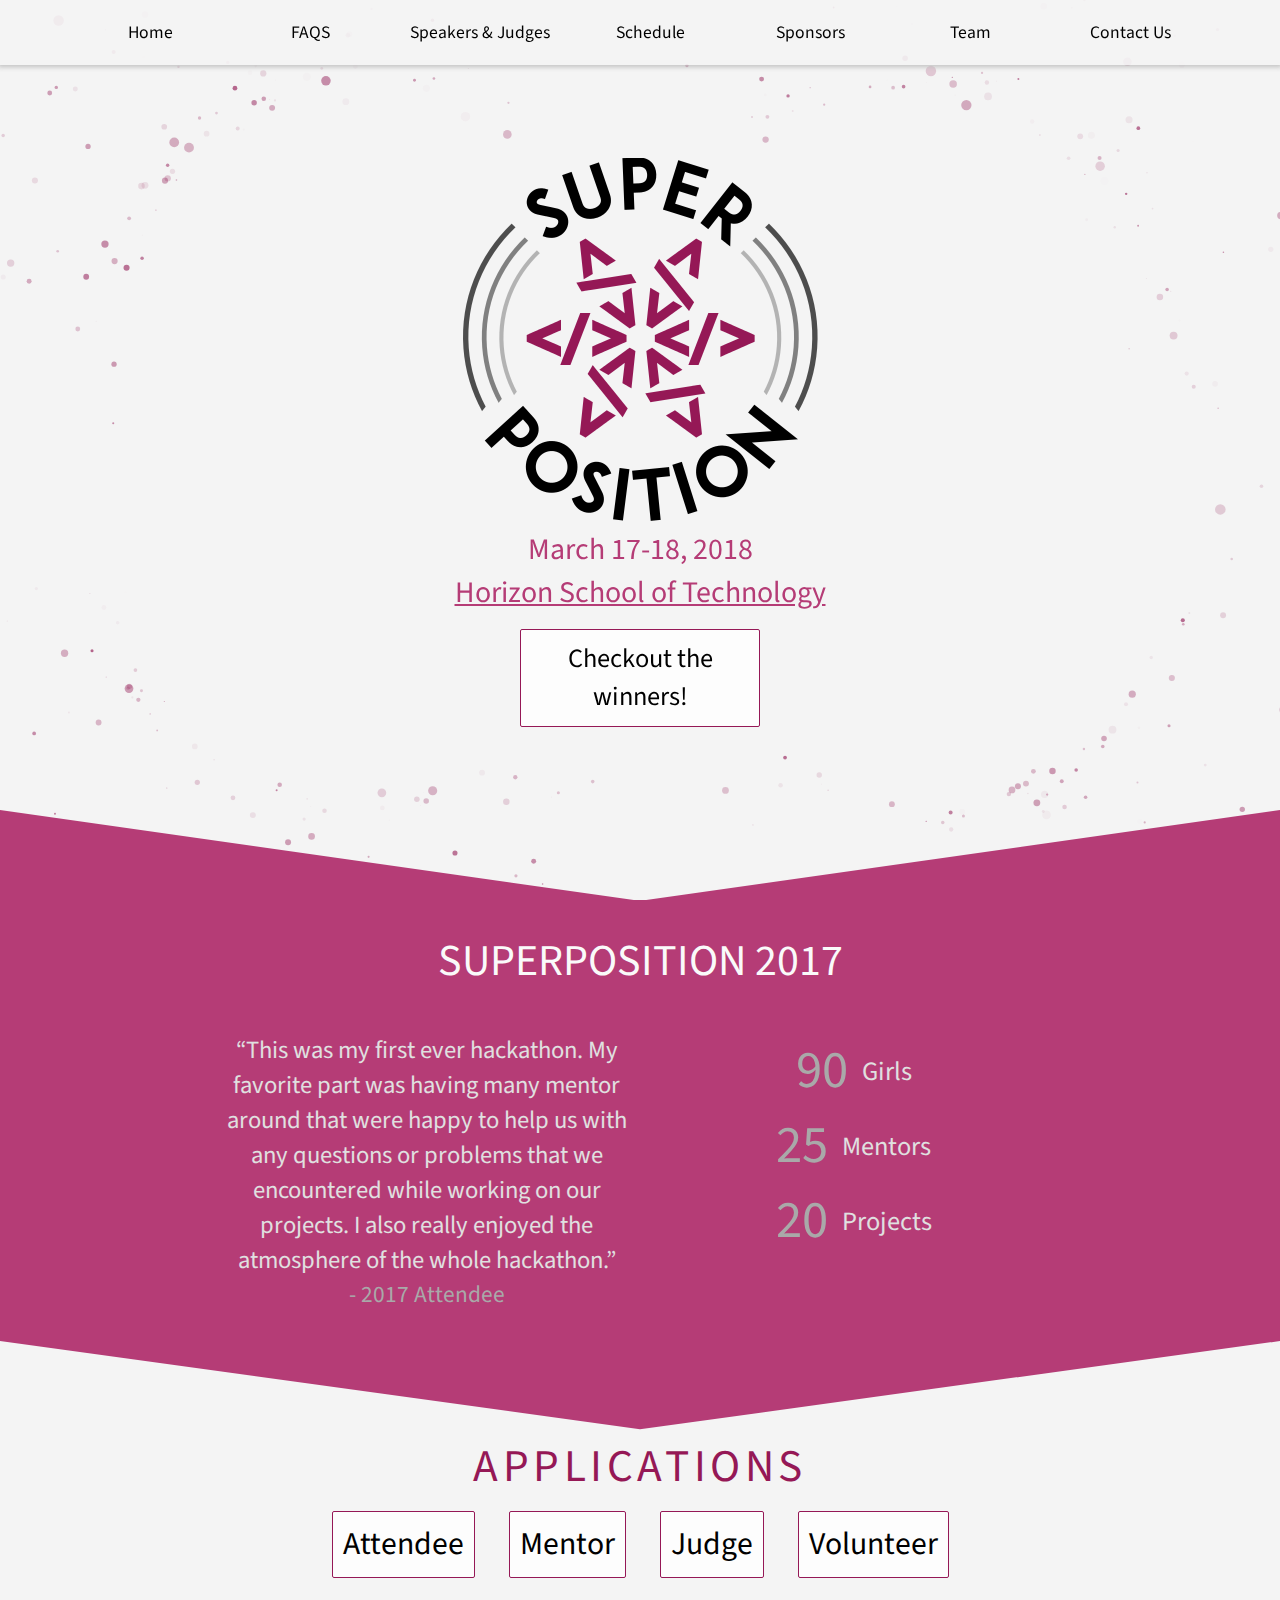
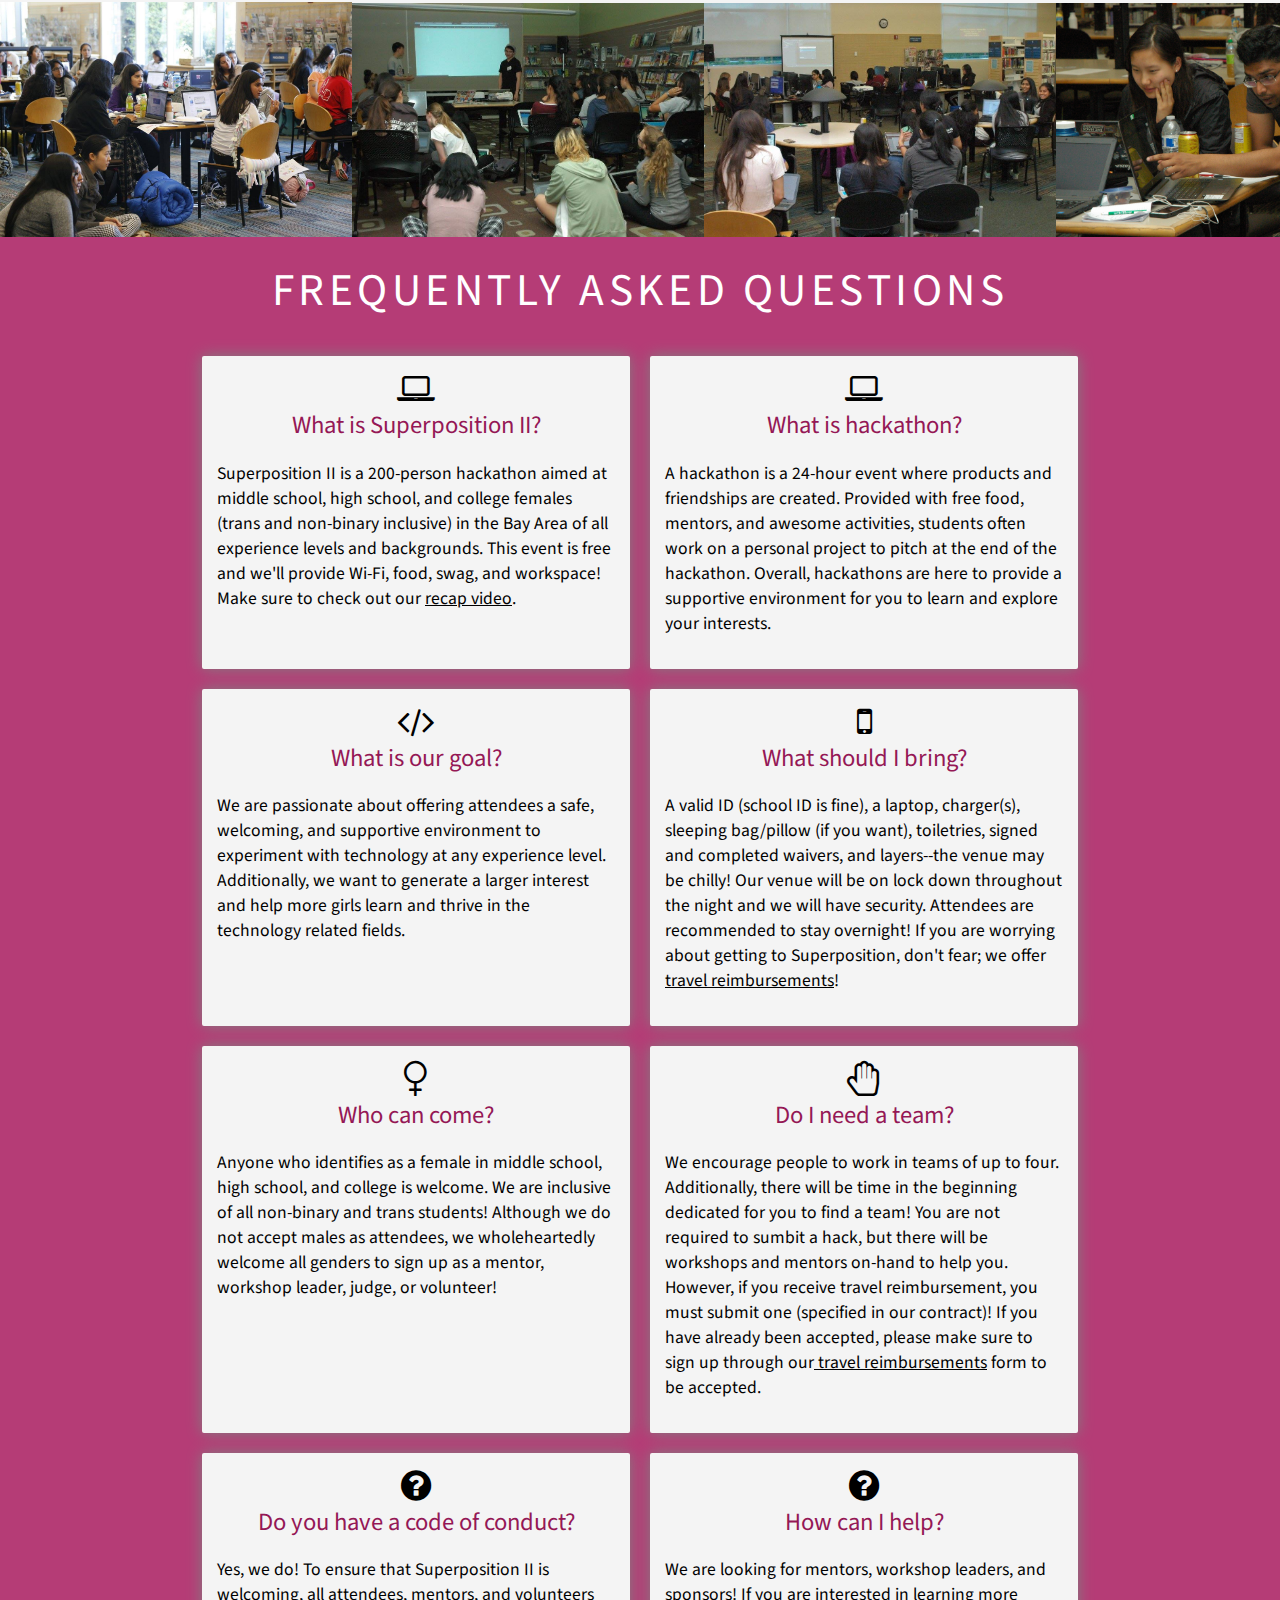
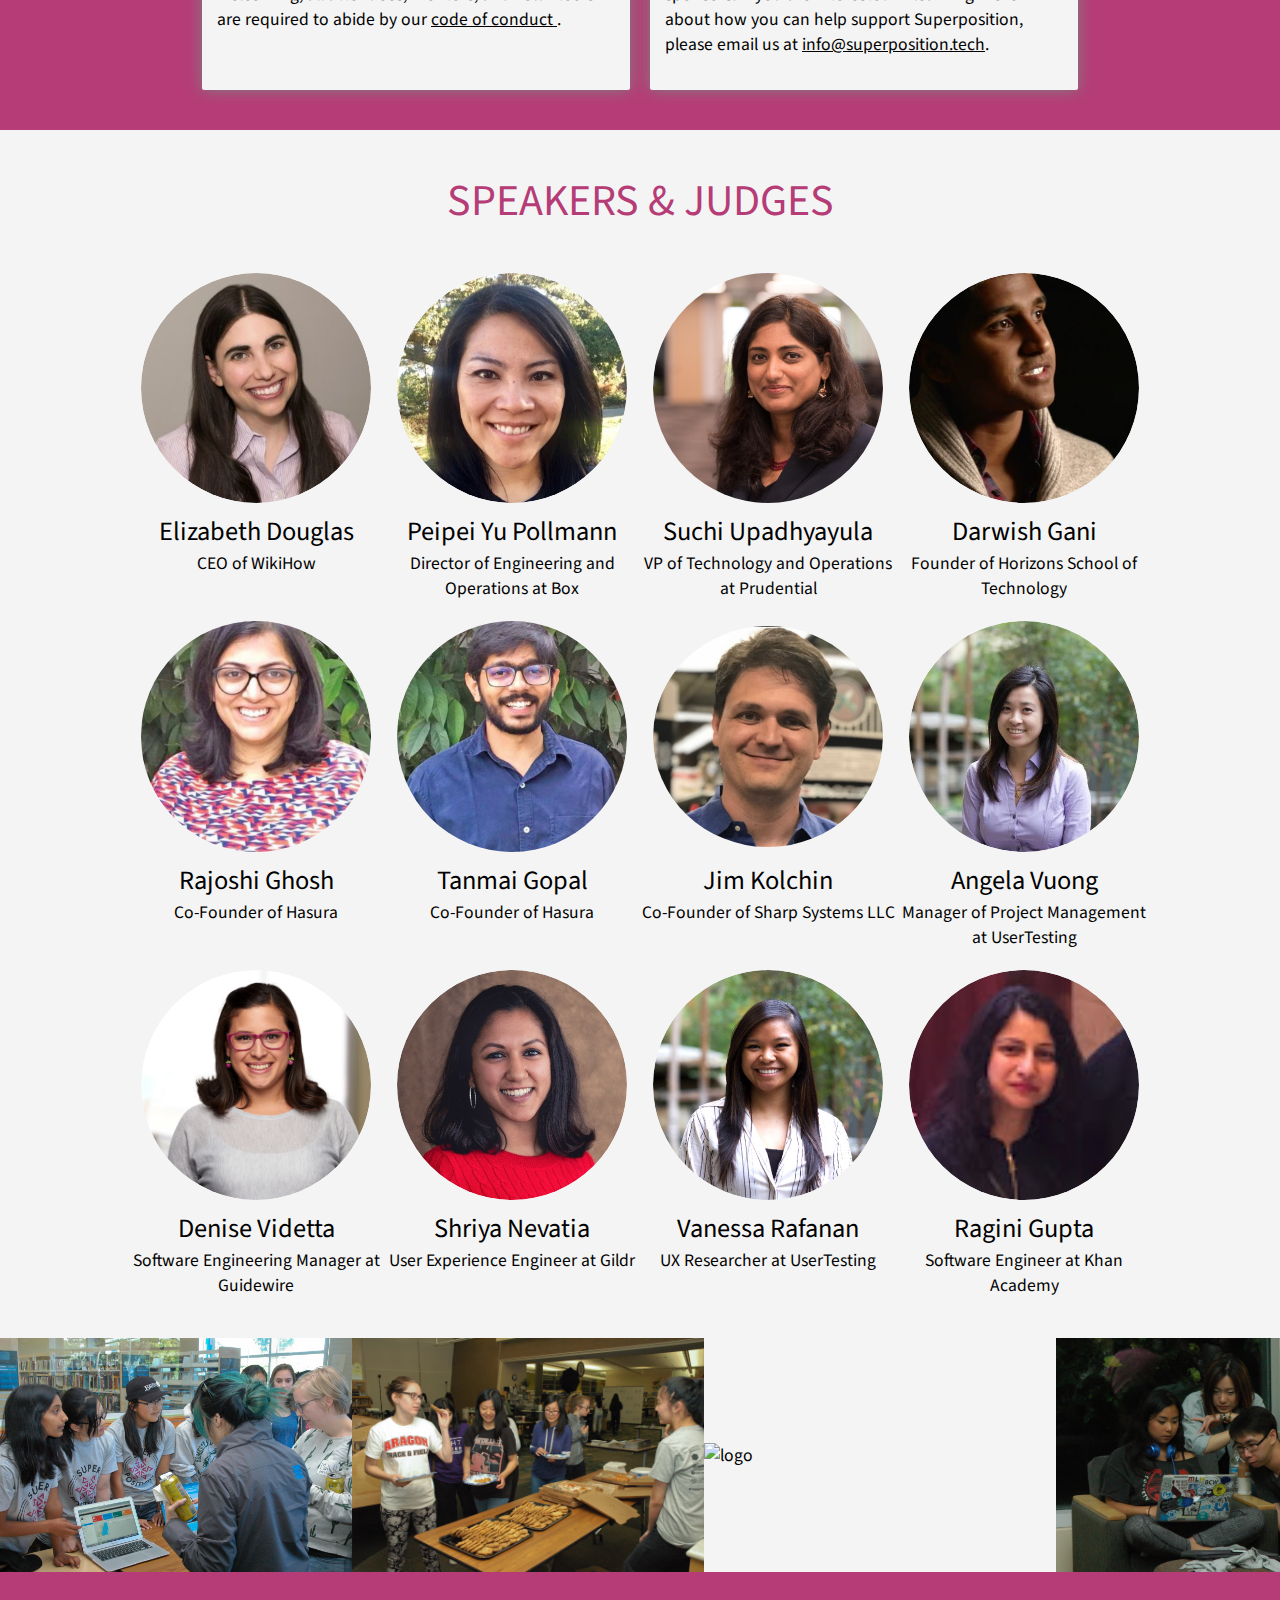
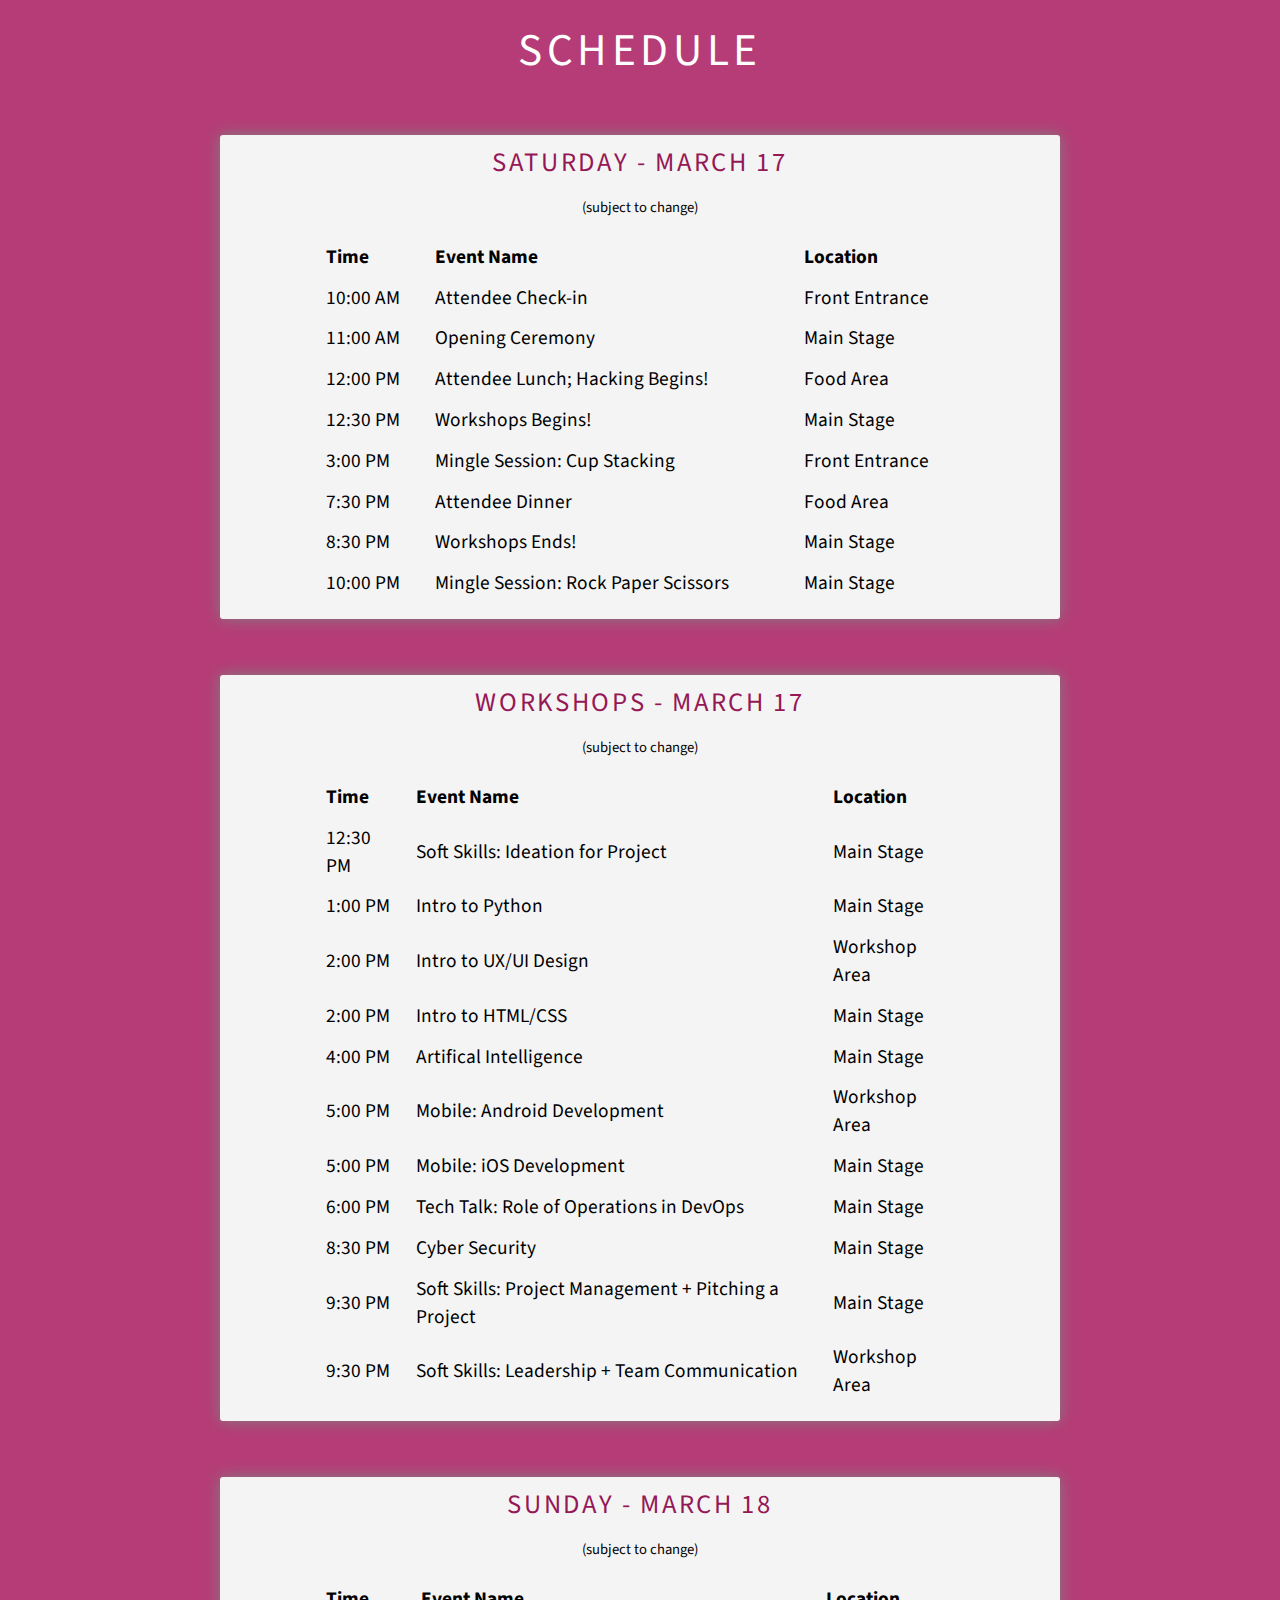
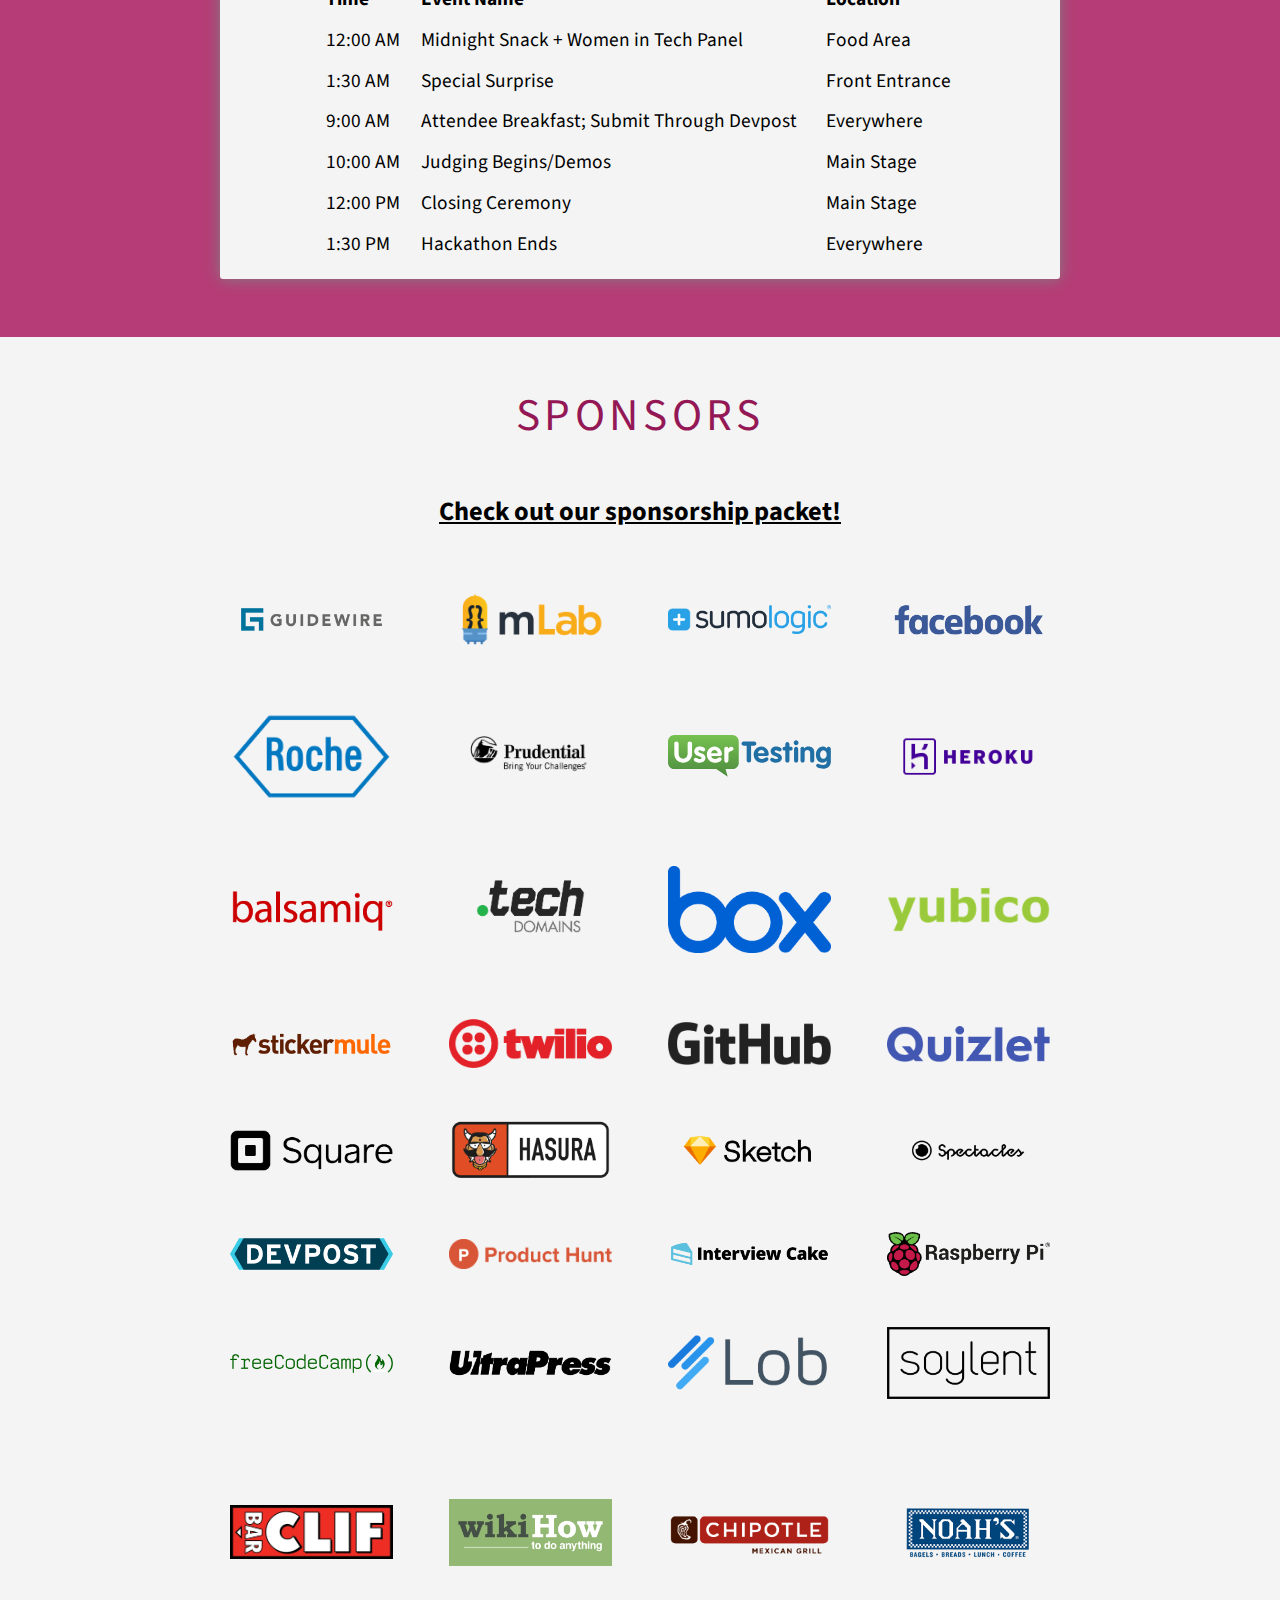
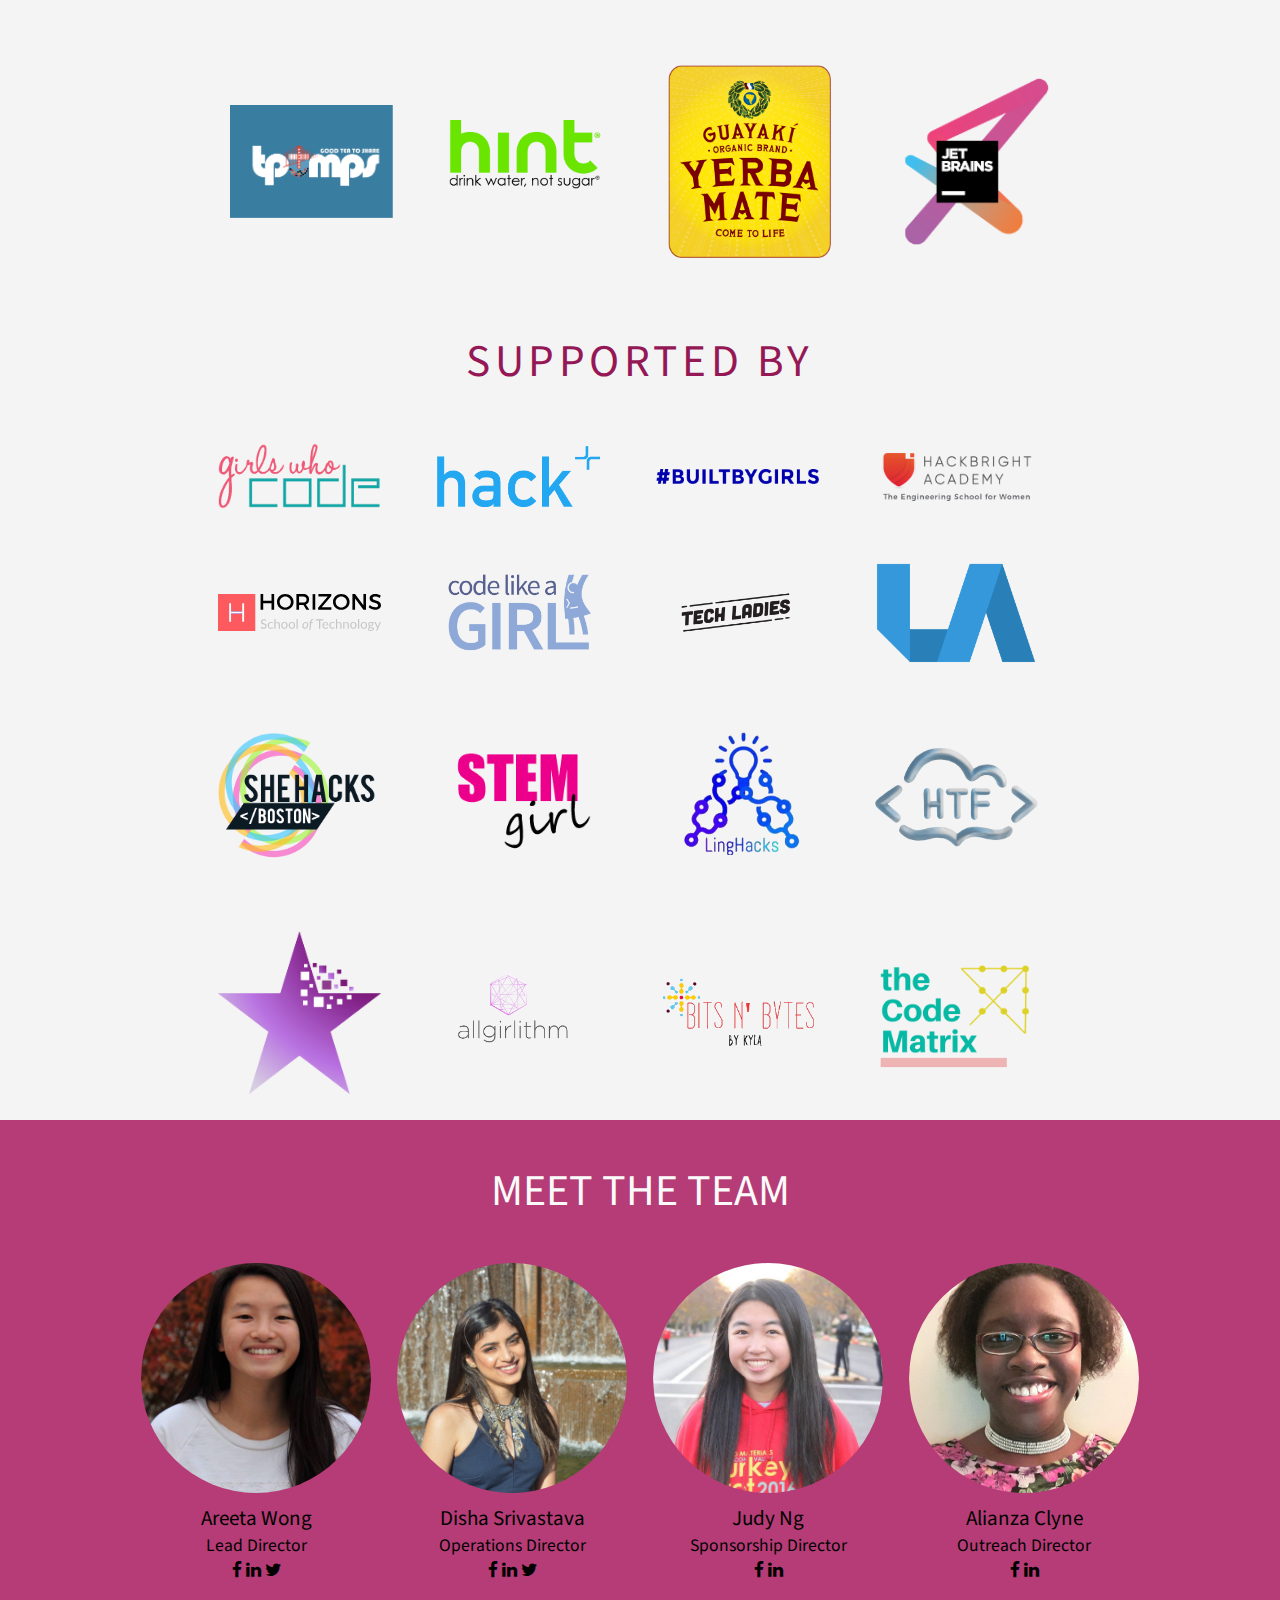
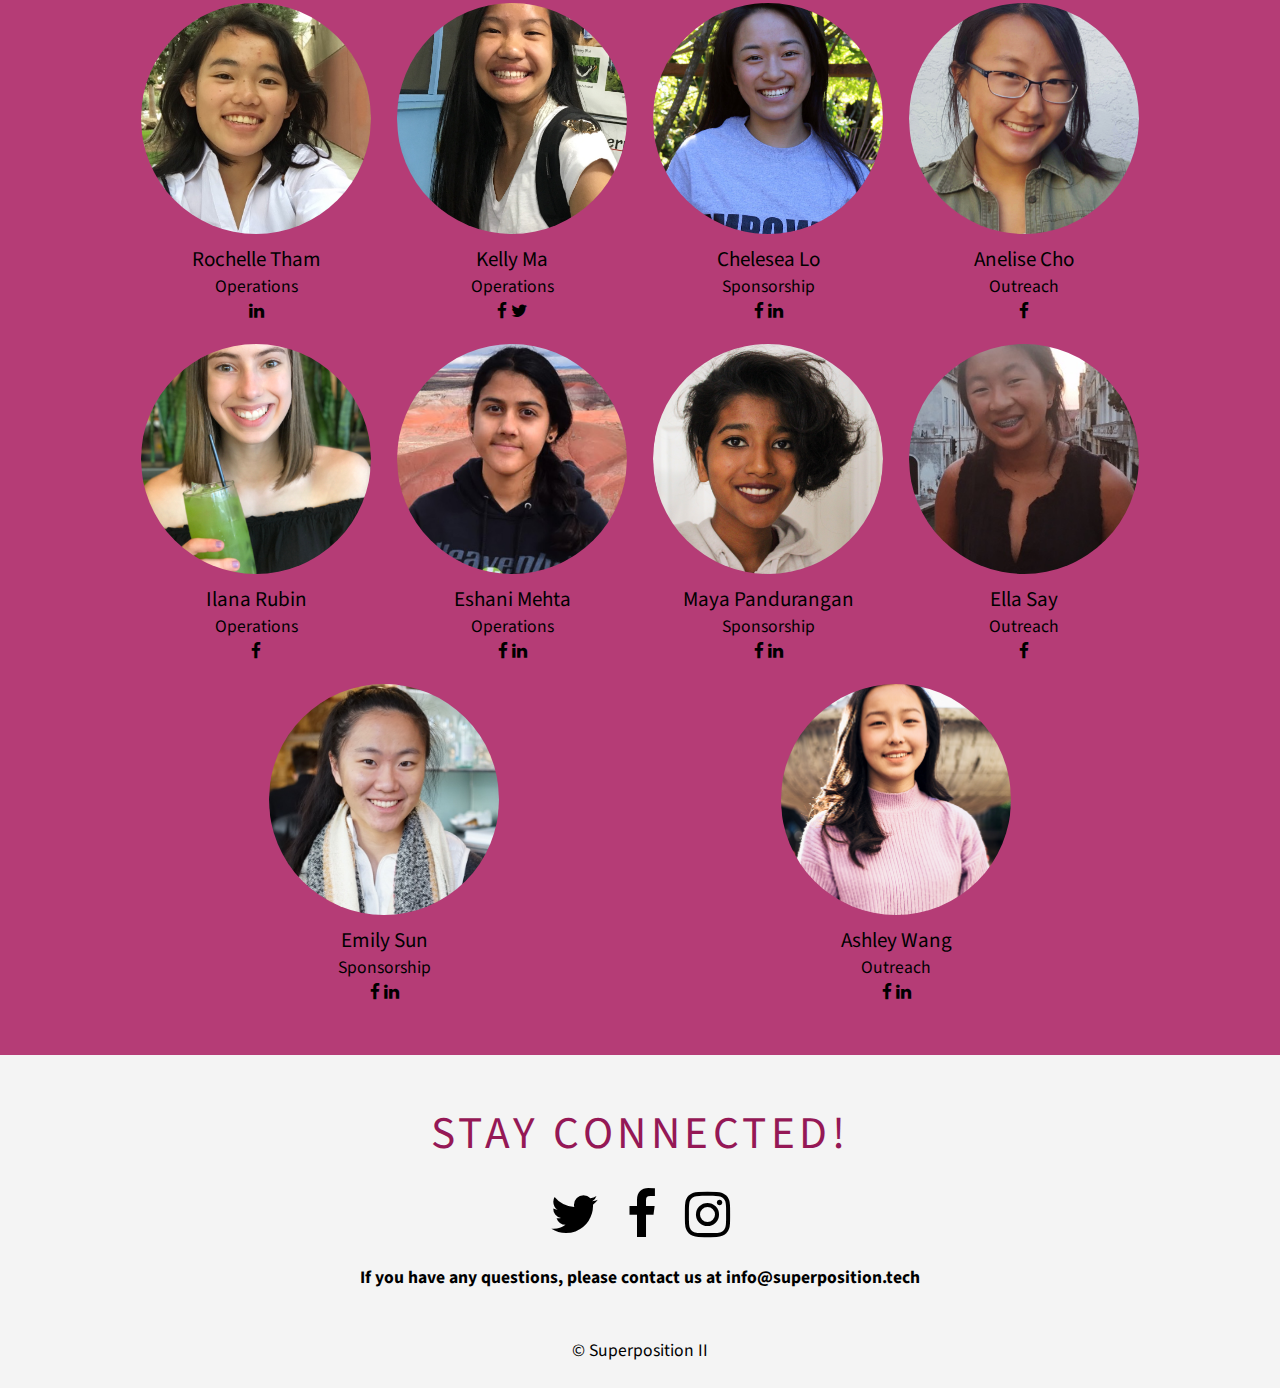
==== commit 40b75ccf: "devpost link updapted" ====
--- a/index.html
+++ b/index.html
@@ -45,7 +45,10 @@
             <img class="image" src="assets/images/logo.png" alt="logo" />
             <div class="date">
               March 17-18, 2018 <br>
-              <u><a href="https://www.google.com/maps/place/450+9th+St,+San+Francisco,+CA+94103/data=!4m2!3m1!1s0x808f7e291f4b8047:0xbe403957c3609ae0?sa=X&ved=0ahUKEwi2qqTIyejYAhXFMGMKHX9yA2sQ8gEIKDAA">Horizons School of Technology</a></u>
+              <u><a href="https://www.google.com/maps/place/450+9th+St,+San+Francisco,+CA+94103/data=!4m2!3m1!1s0x808f7e291f4b8047:0xbe403957c3609ae0?sa=X&ved=0ahUKEwi2qqTIyejYAhXFMGMKHX9yA2sQ8gEIKDAA">Horizon School of Technology</a></u>
+          </div>
+          <div class="text">
+            <a href="https://superposition2.devpost.com/" class="regbutton">Checkout the winners!</a>
           </div>
           </div>
         </div>
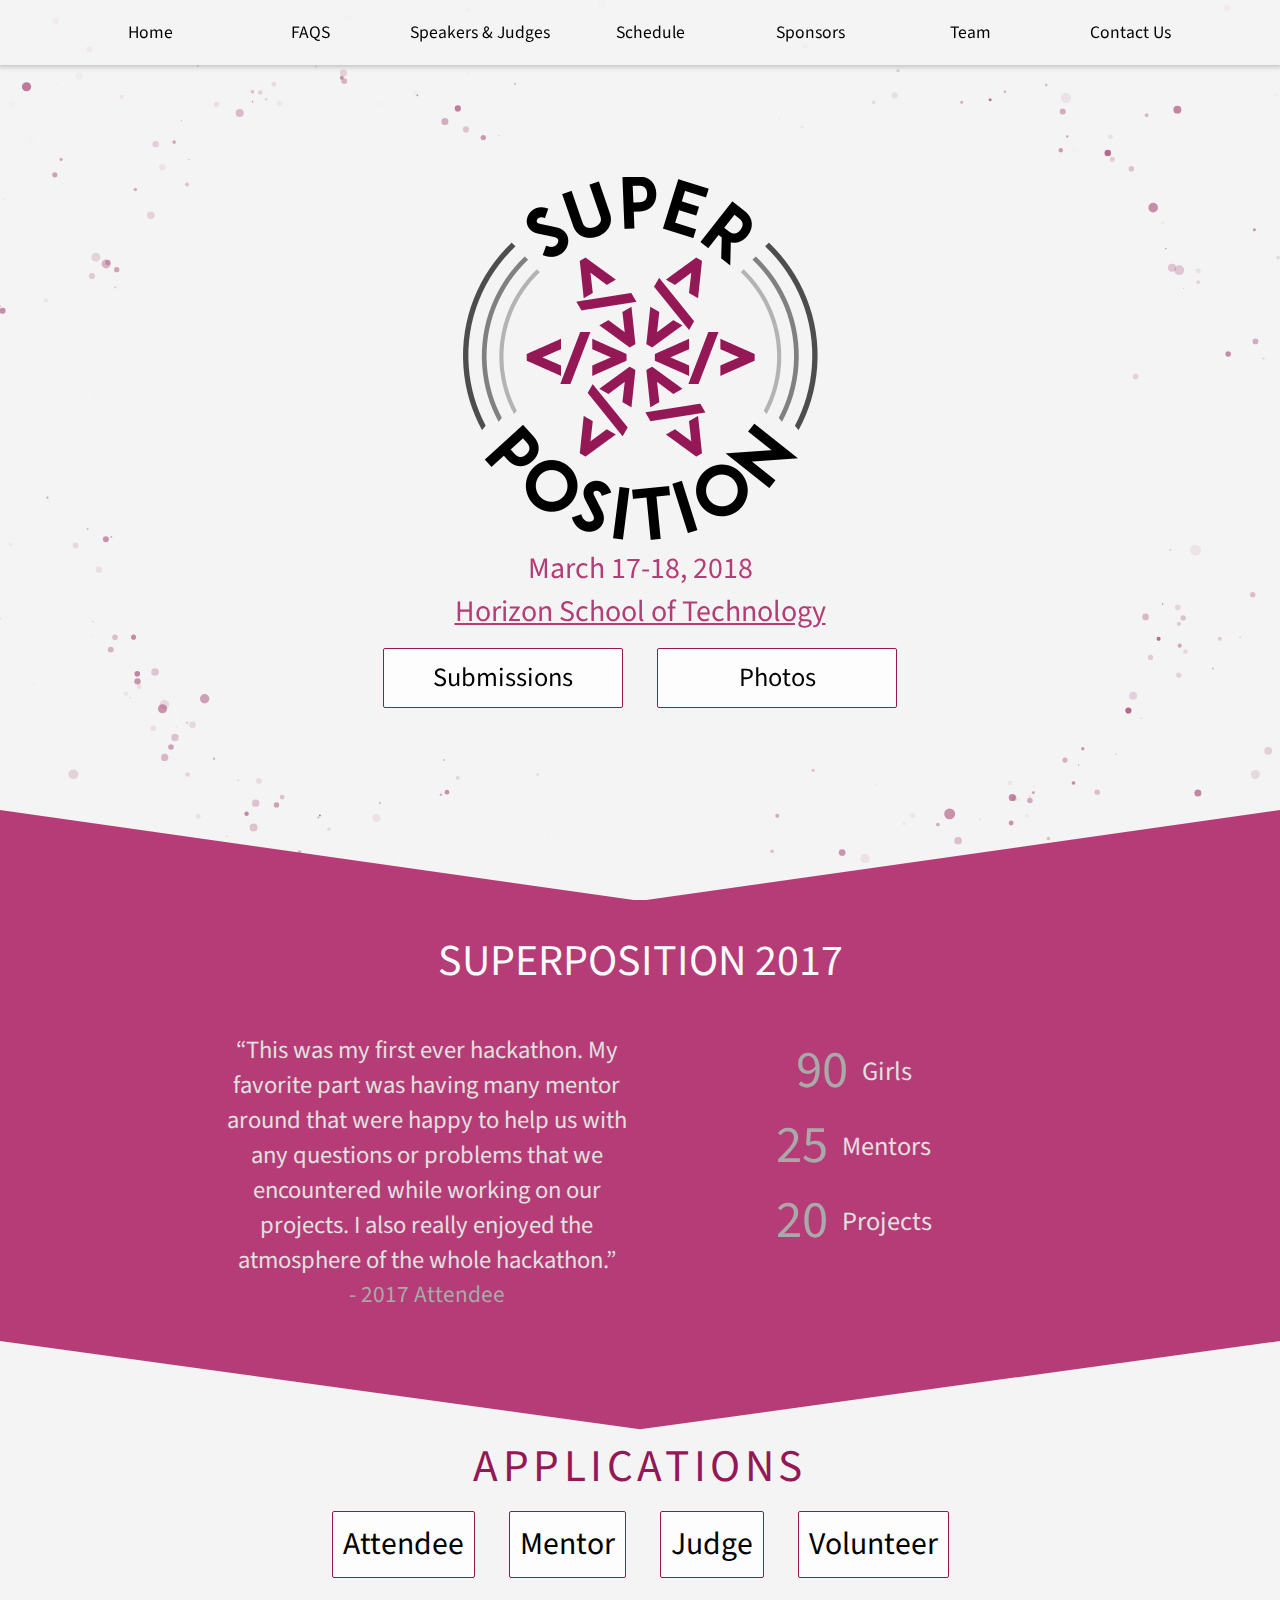
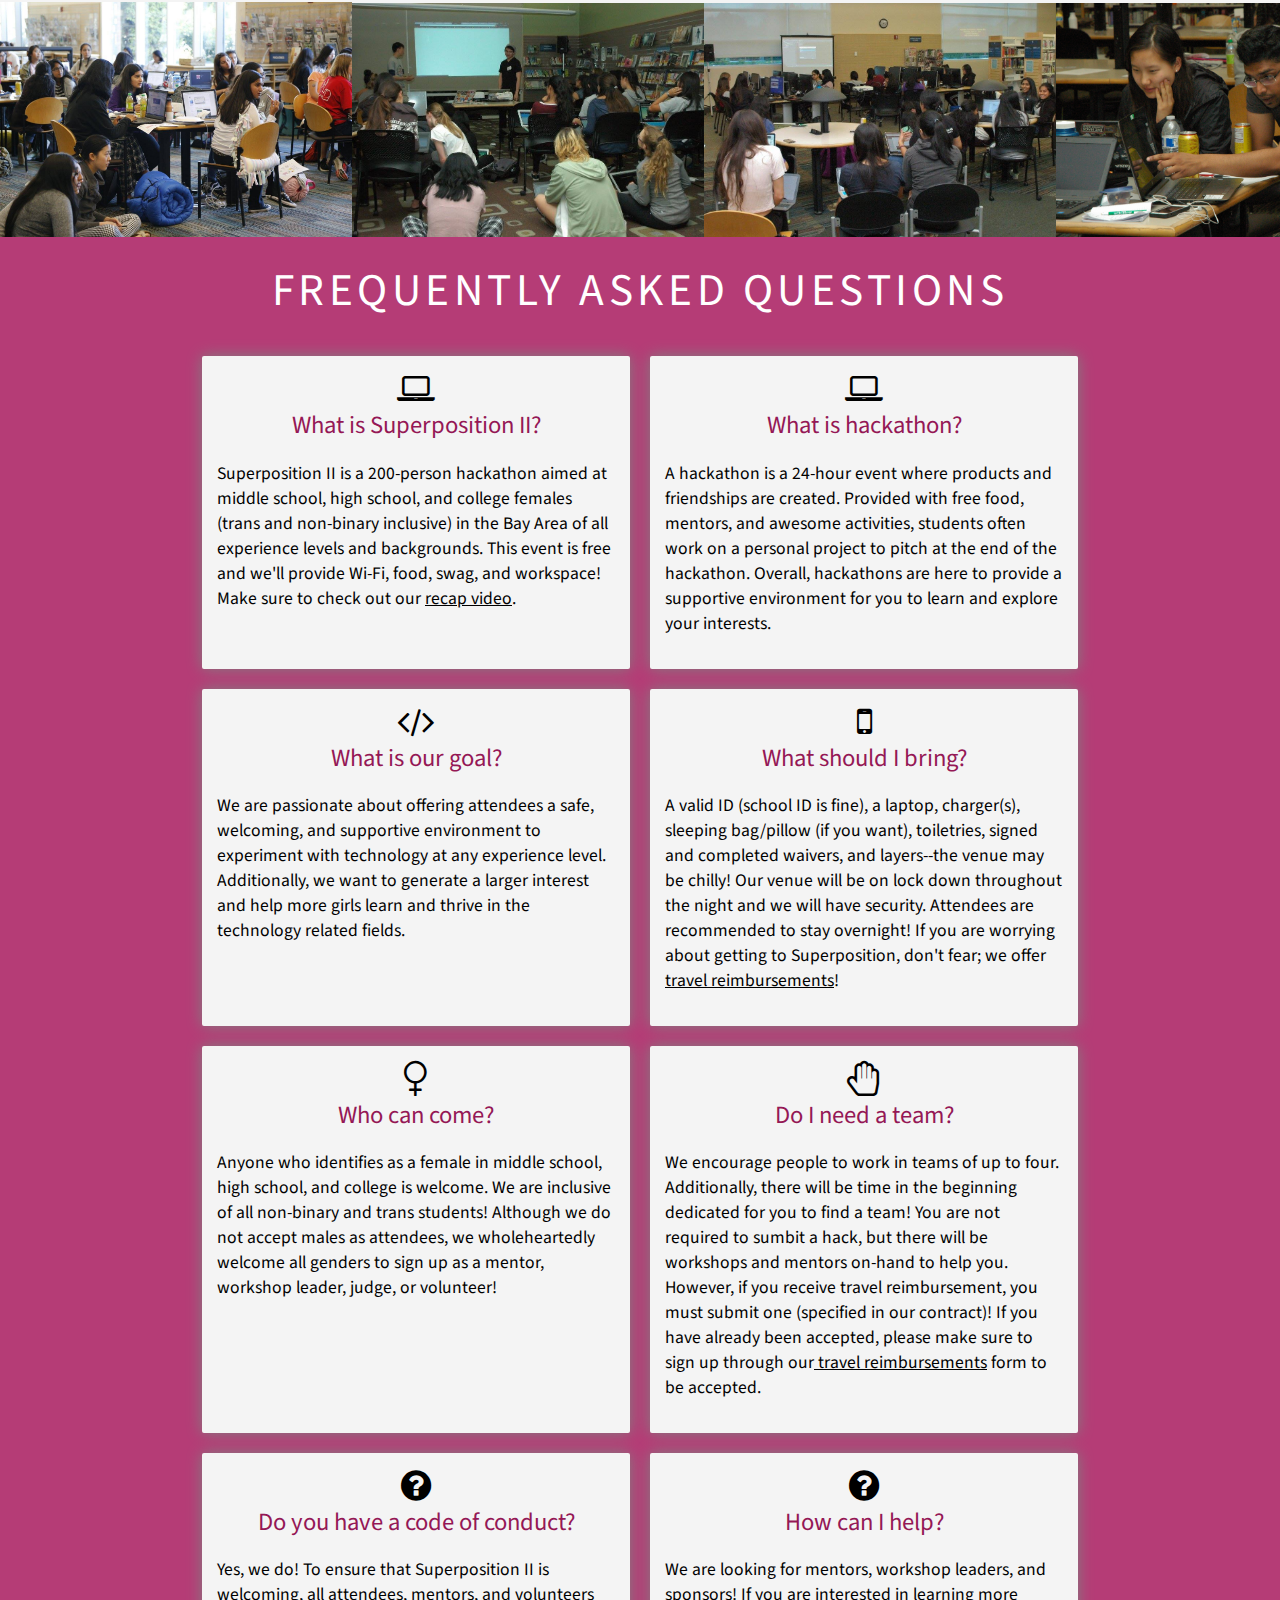
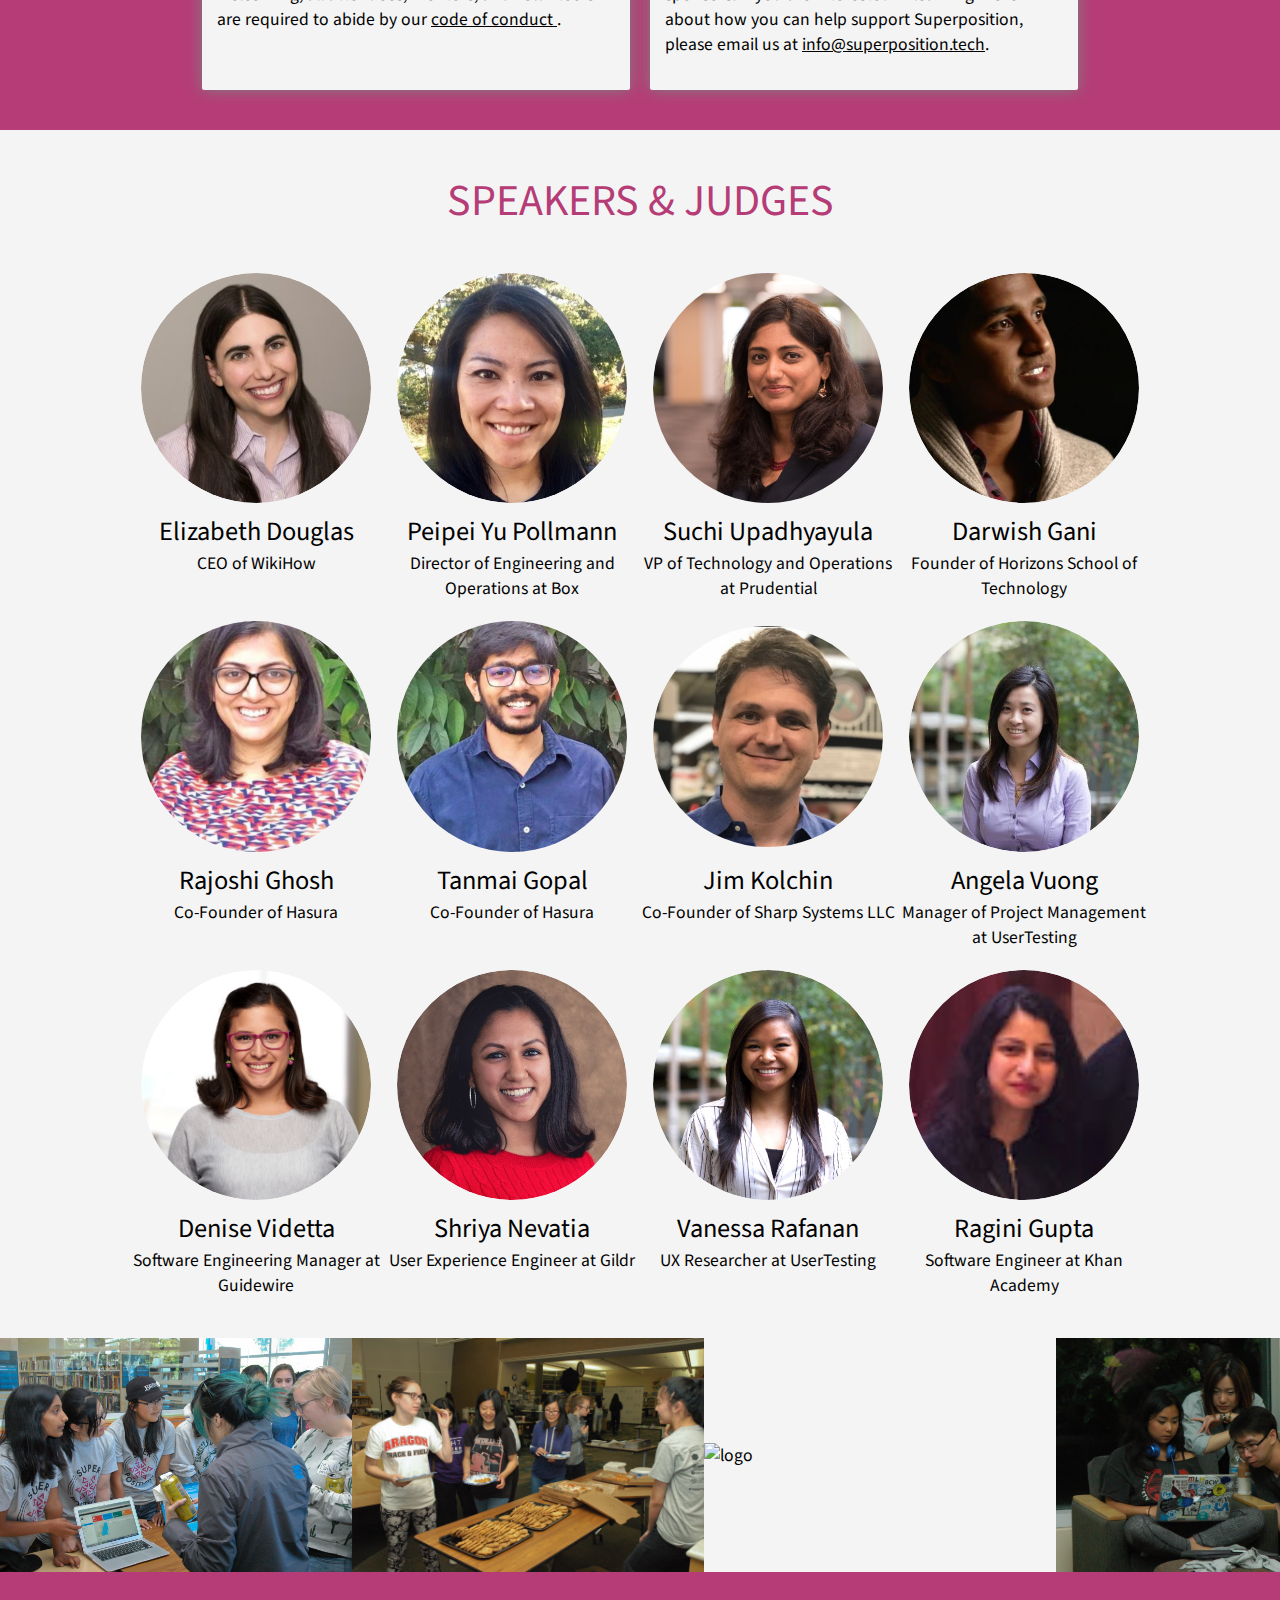
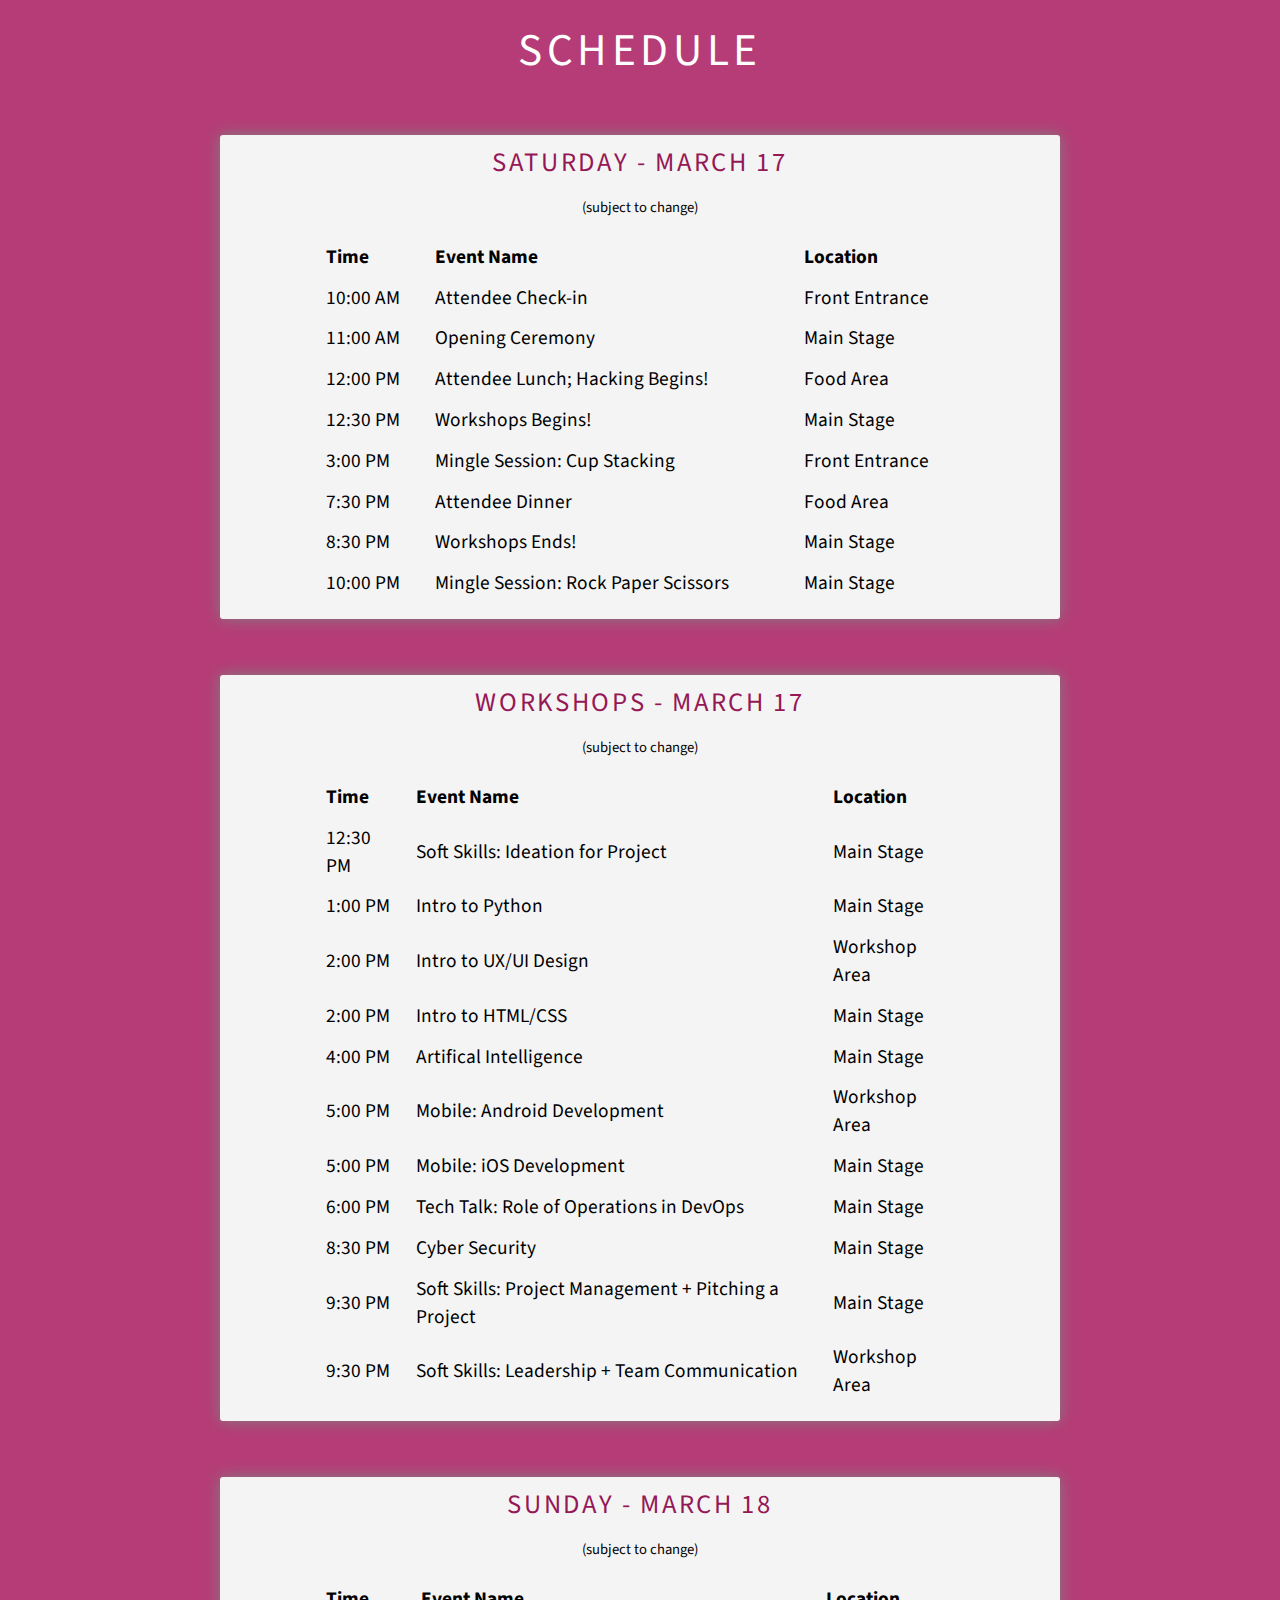
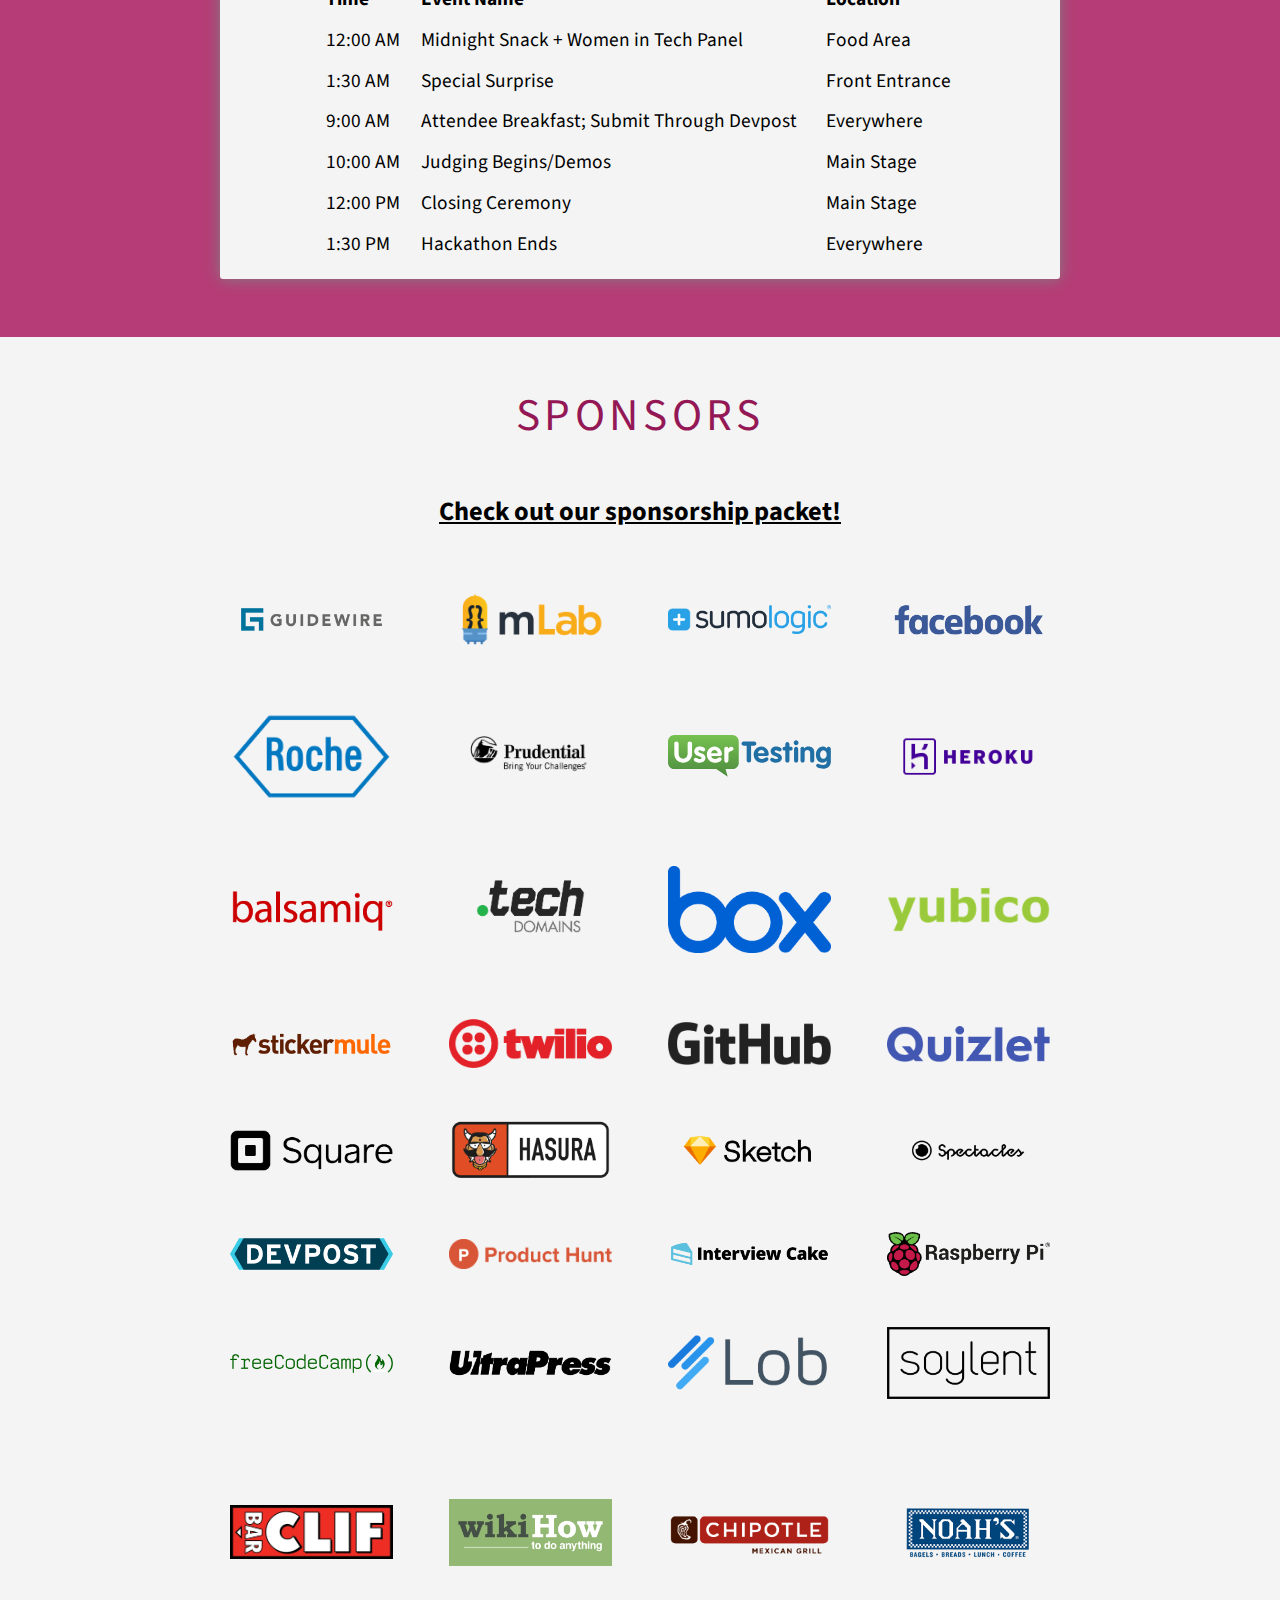
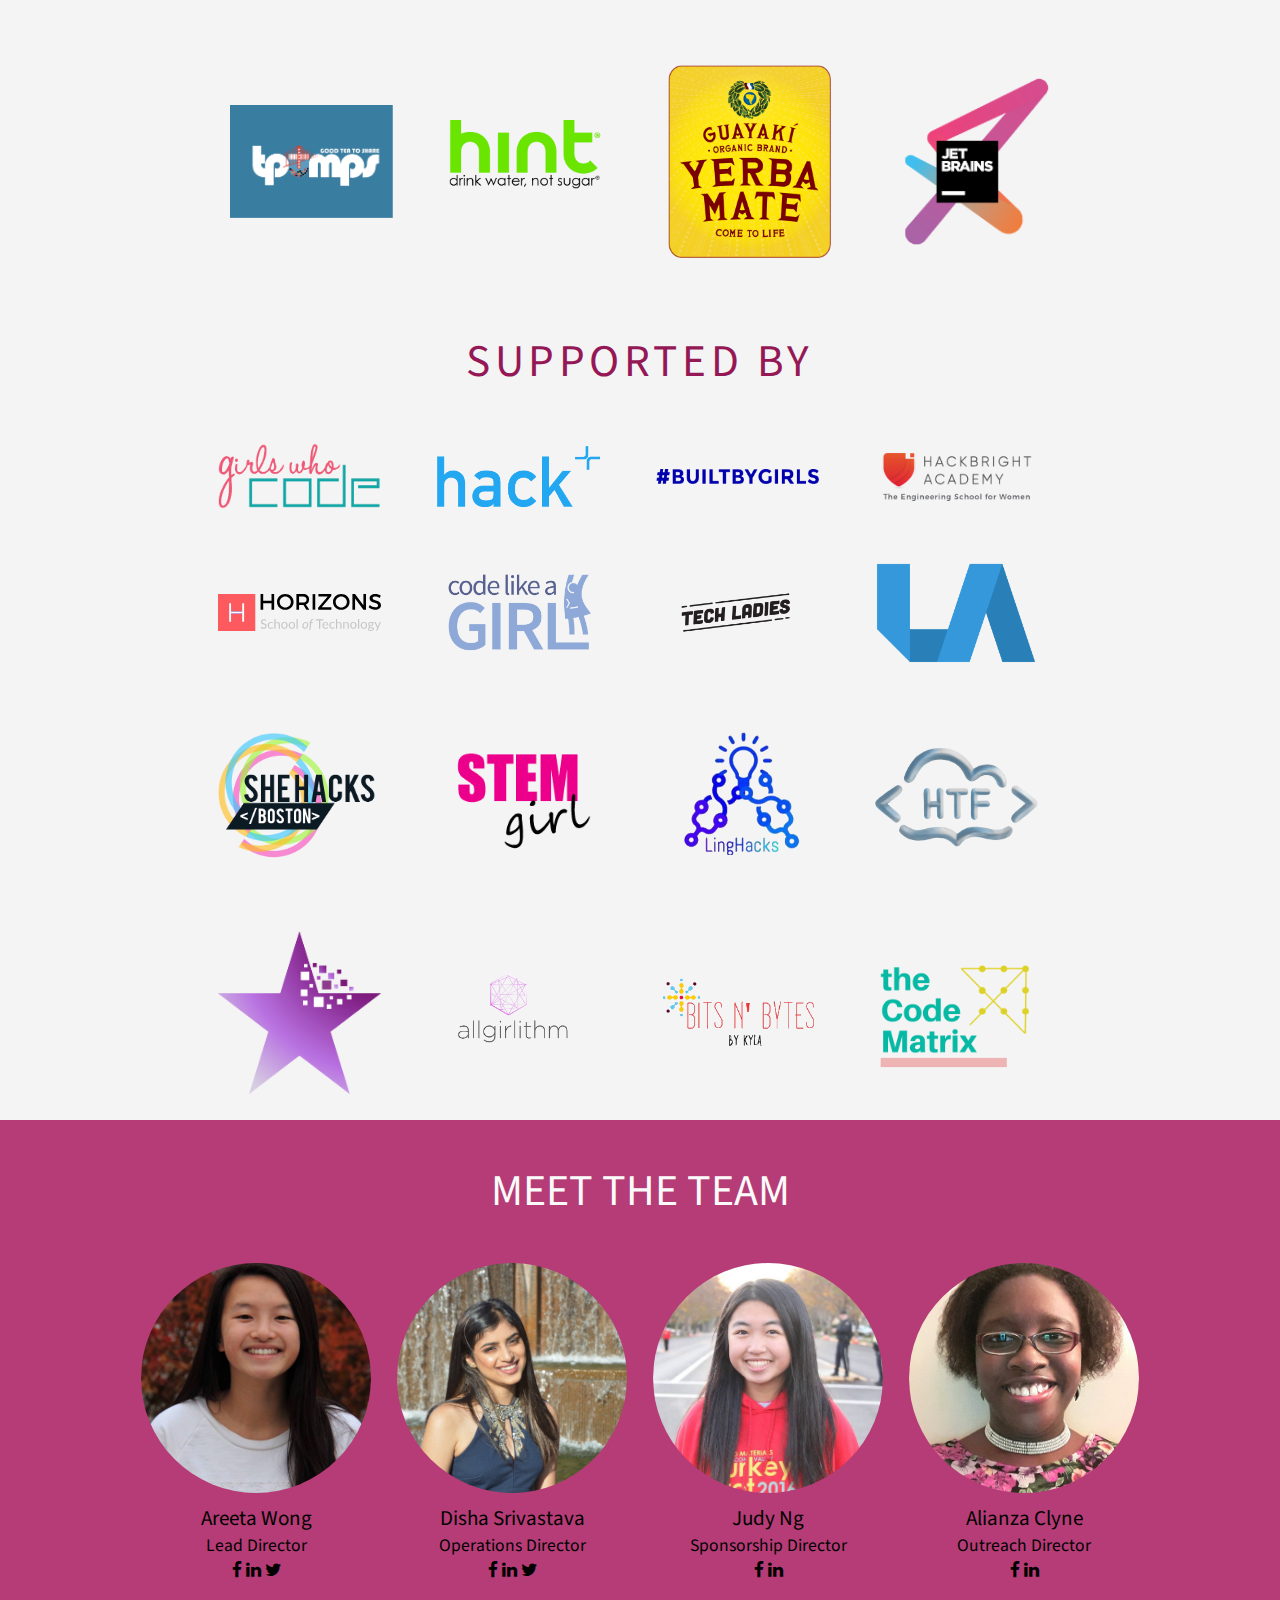
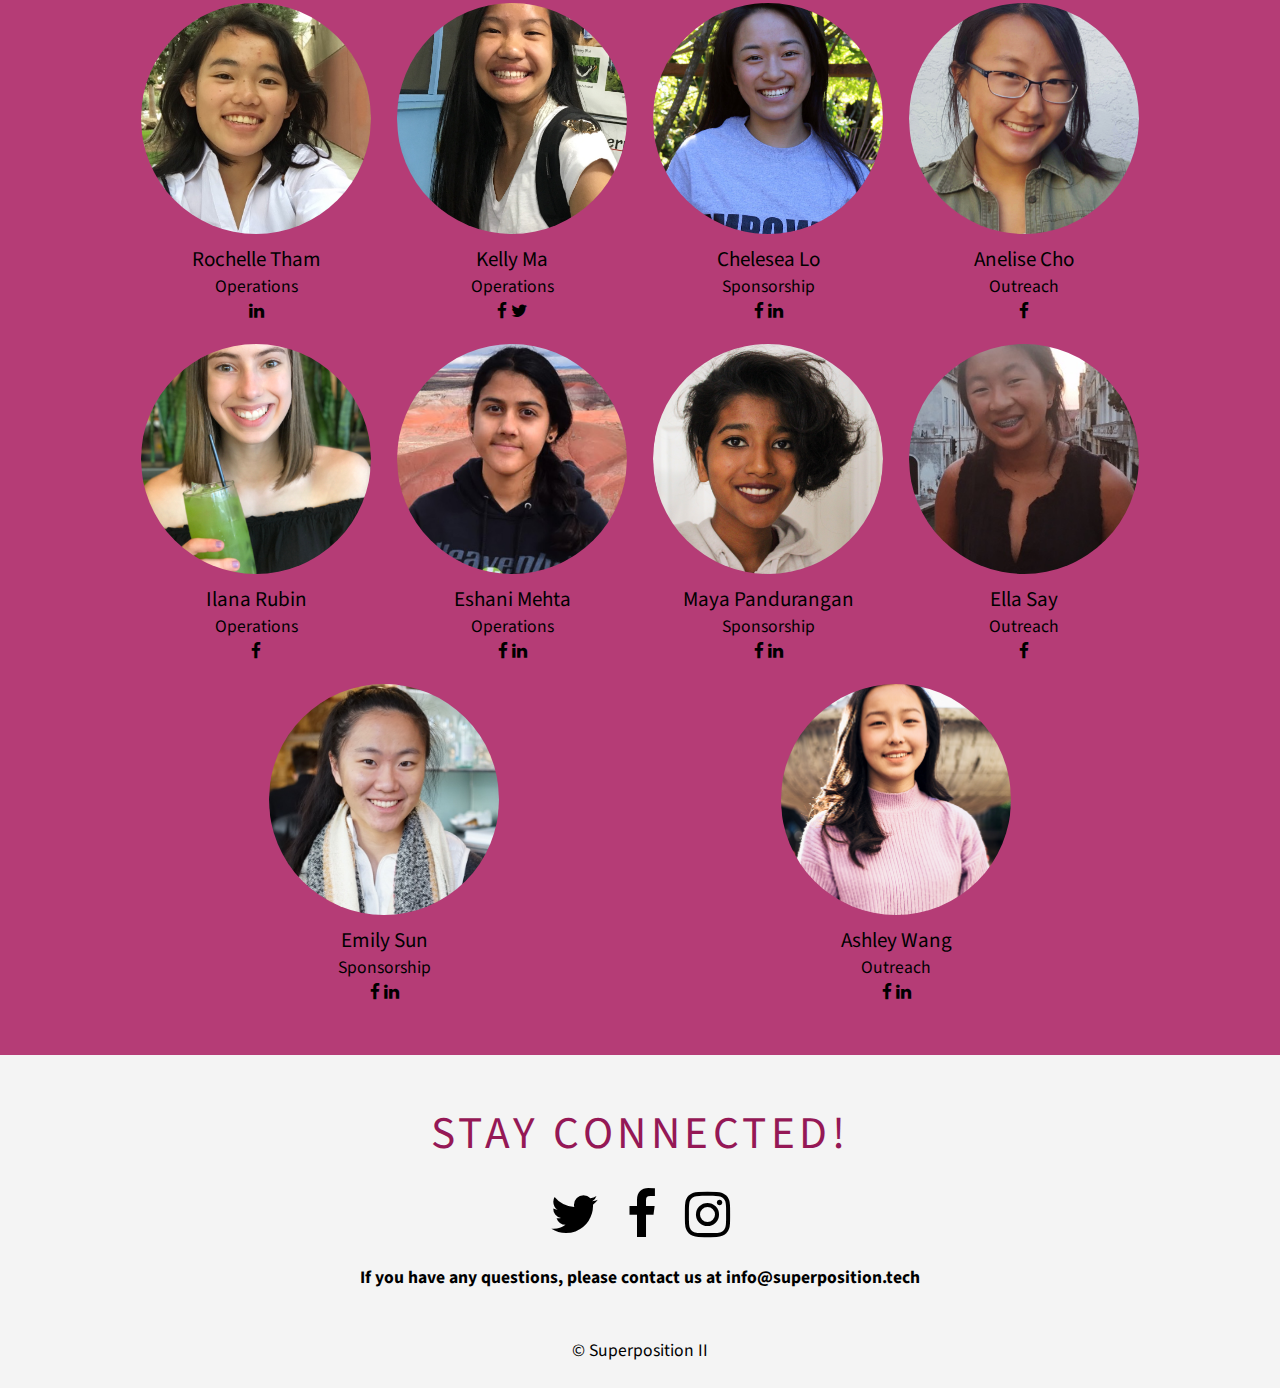
==== commit 5068b530: "photos" ====
--- a/index.html
+++ b/index.html
@@ -48,7 +48,8 @@
               <u><a href="https://www.google.com/maps/place/450+9th+St,+San+Francisco,+CA+94103/data=!4m2!3m1!1s0x808f7e291f4b8047:0xbe403957c3609ae0?sa=X&ved=0ahUKEwi2qqTIyejYAhXFMGMKHX9yA2sQ8gEIKDAA">Horizon School of Technology</a></u>
           </div>
           <div class="text">
-            <a href="https://superposition2.devpost.com/" class="regbutton">Checkout the winners!</a>
+            <a href="https://superposition2.devpost.com/" class="regbutton">Submissions</a>
+            <a href="https://www.flickr.com/photos/janetcfang/albums/with/72157667028710678" class="regbutton">Photos</a>
           </div>
           </div>
         </div>
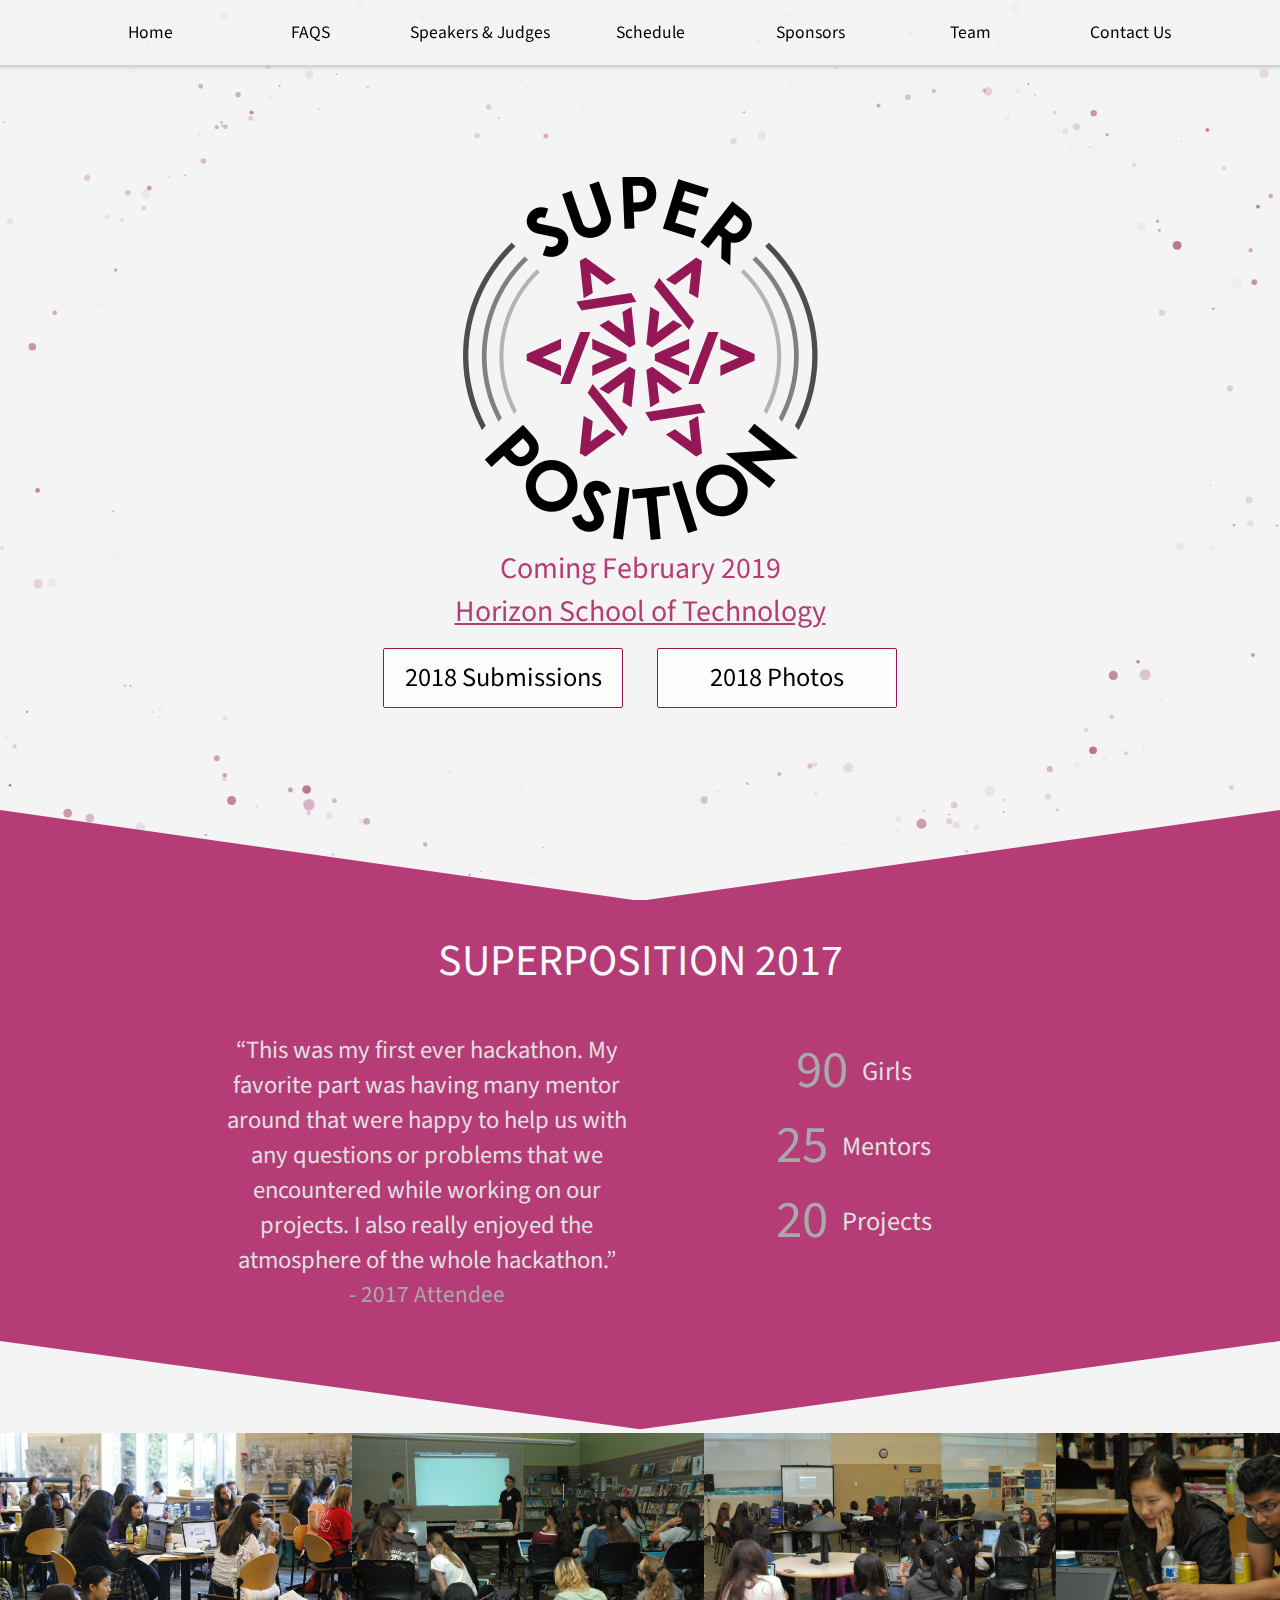
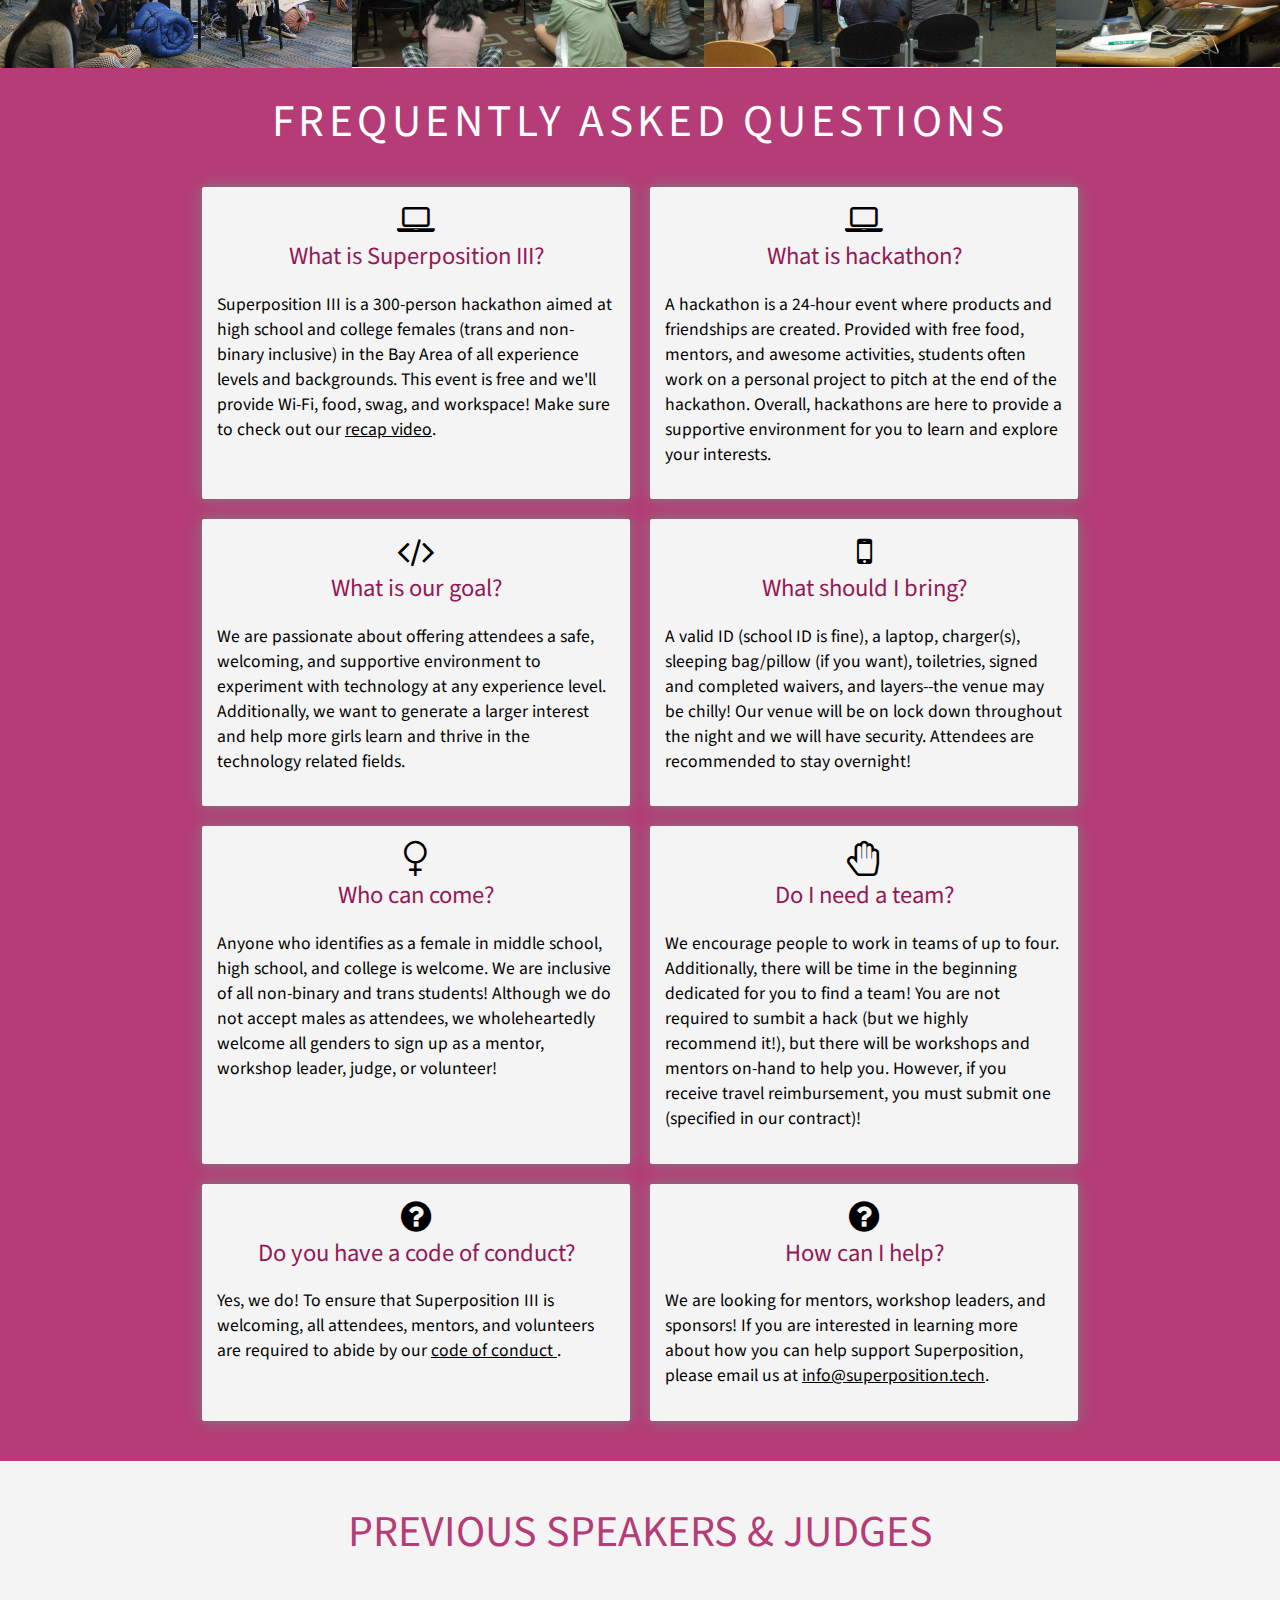
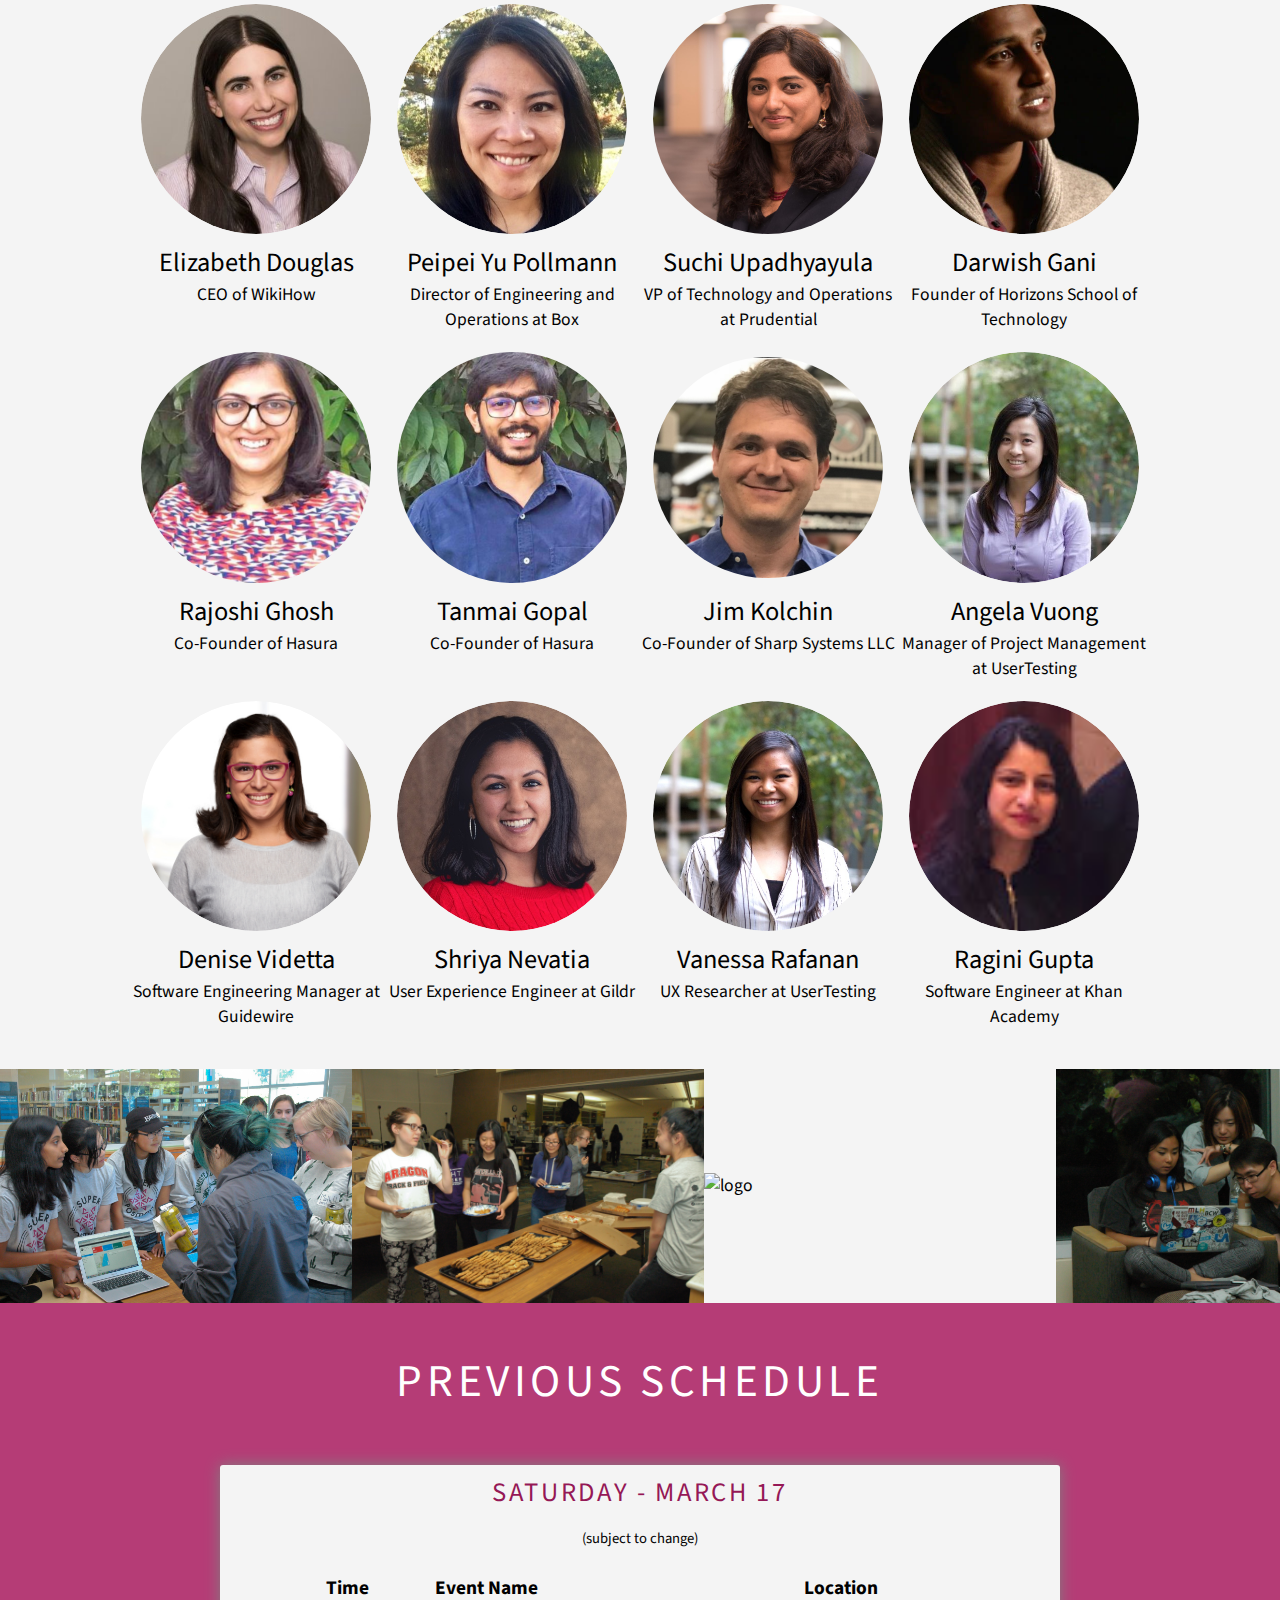
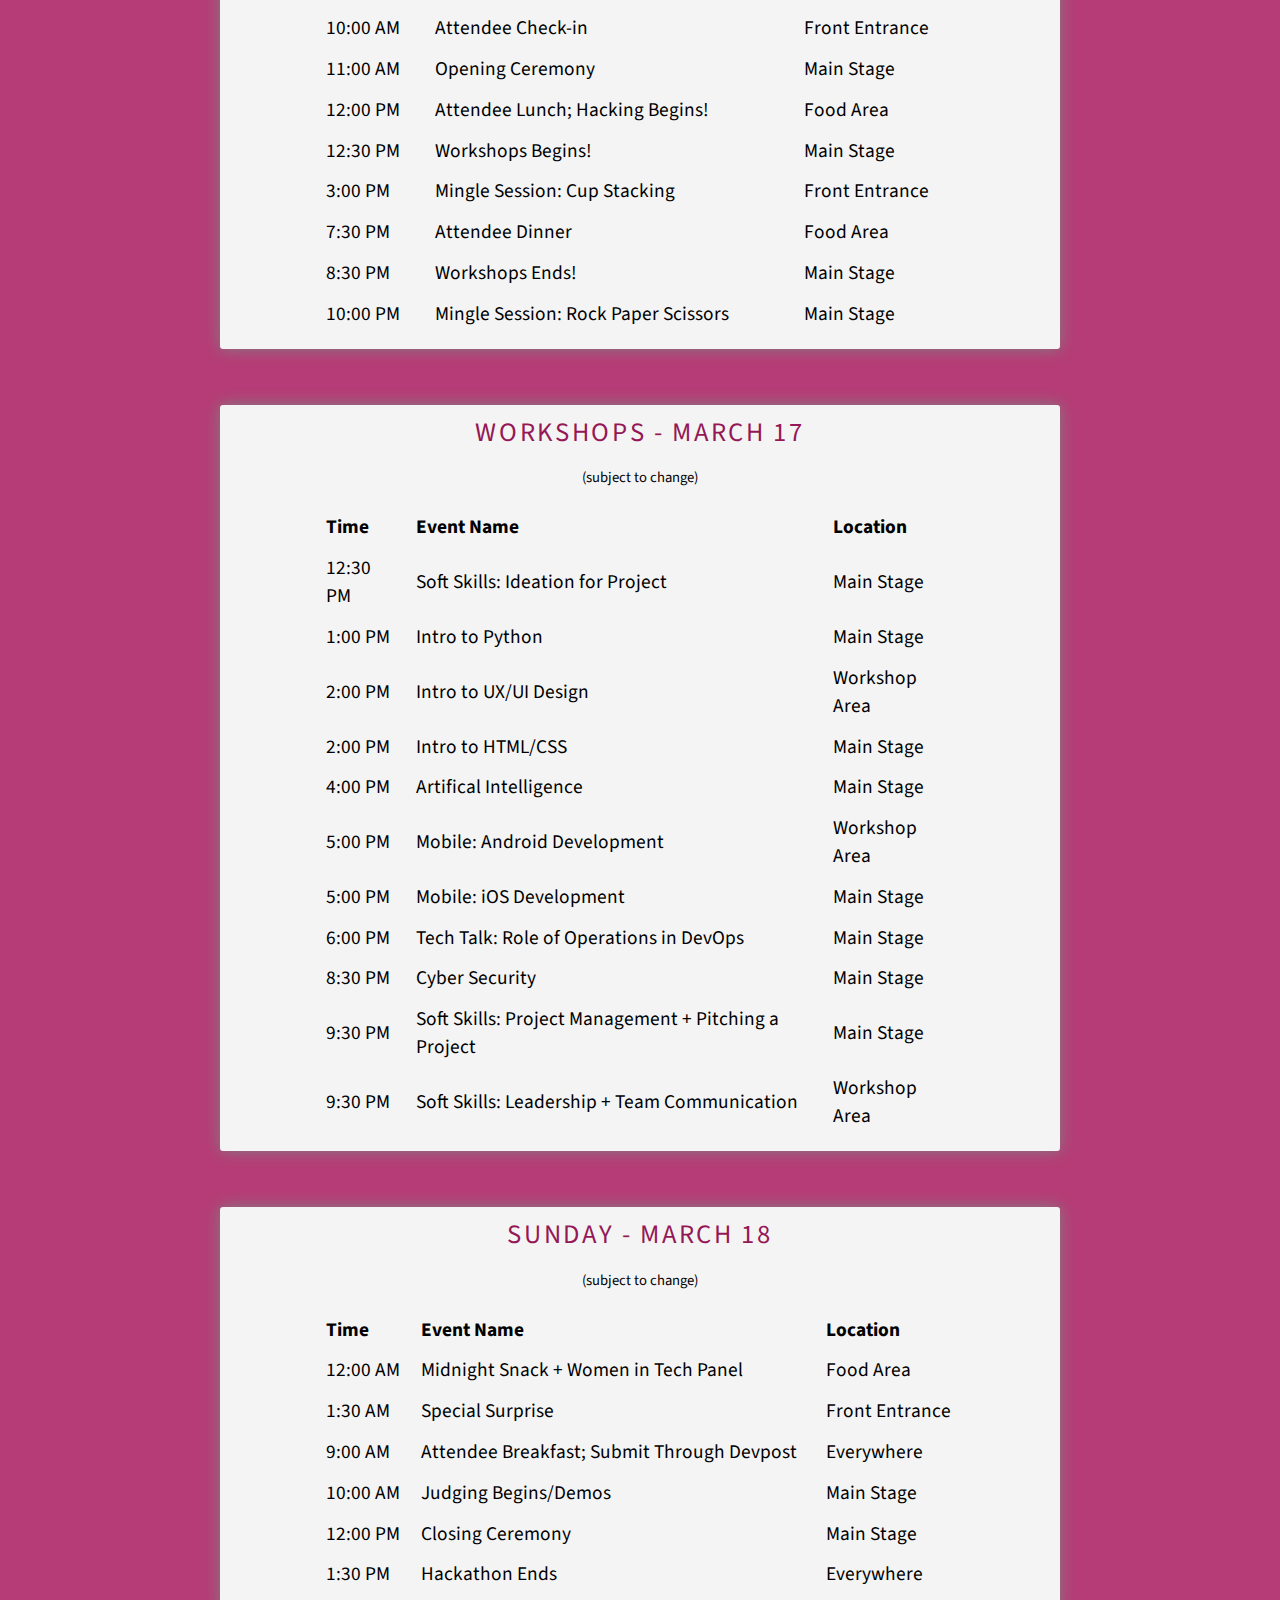
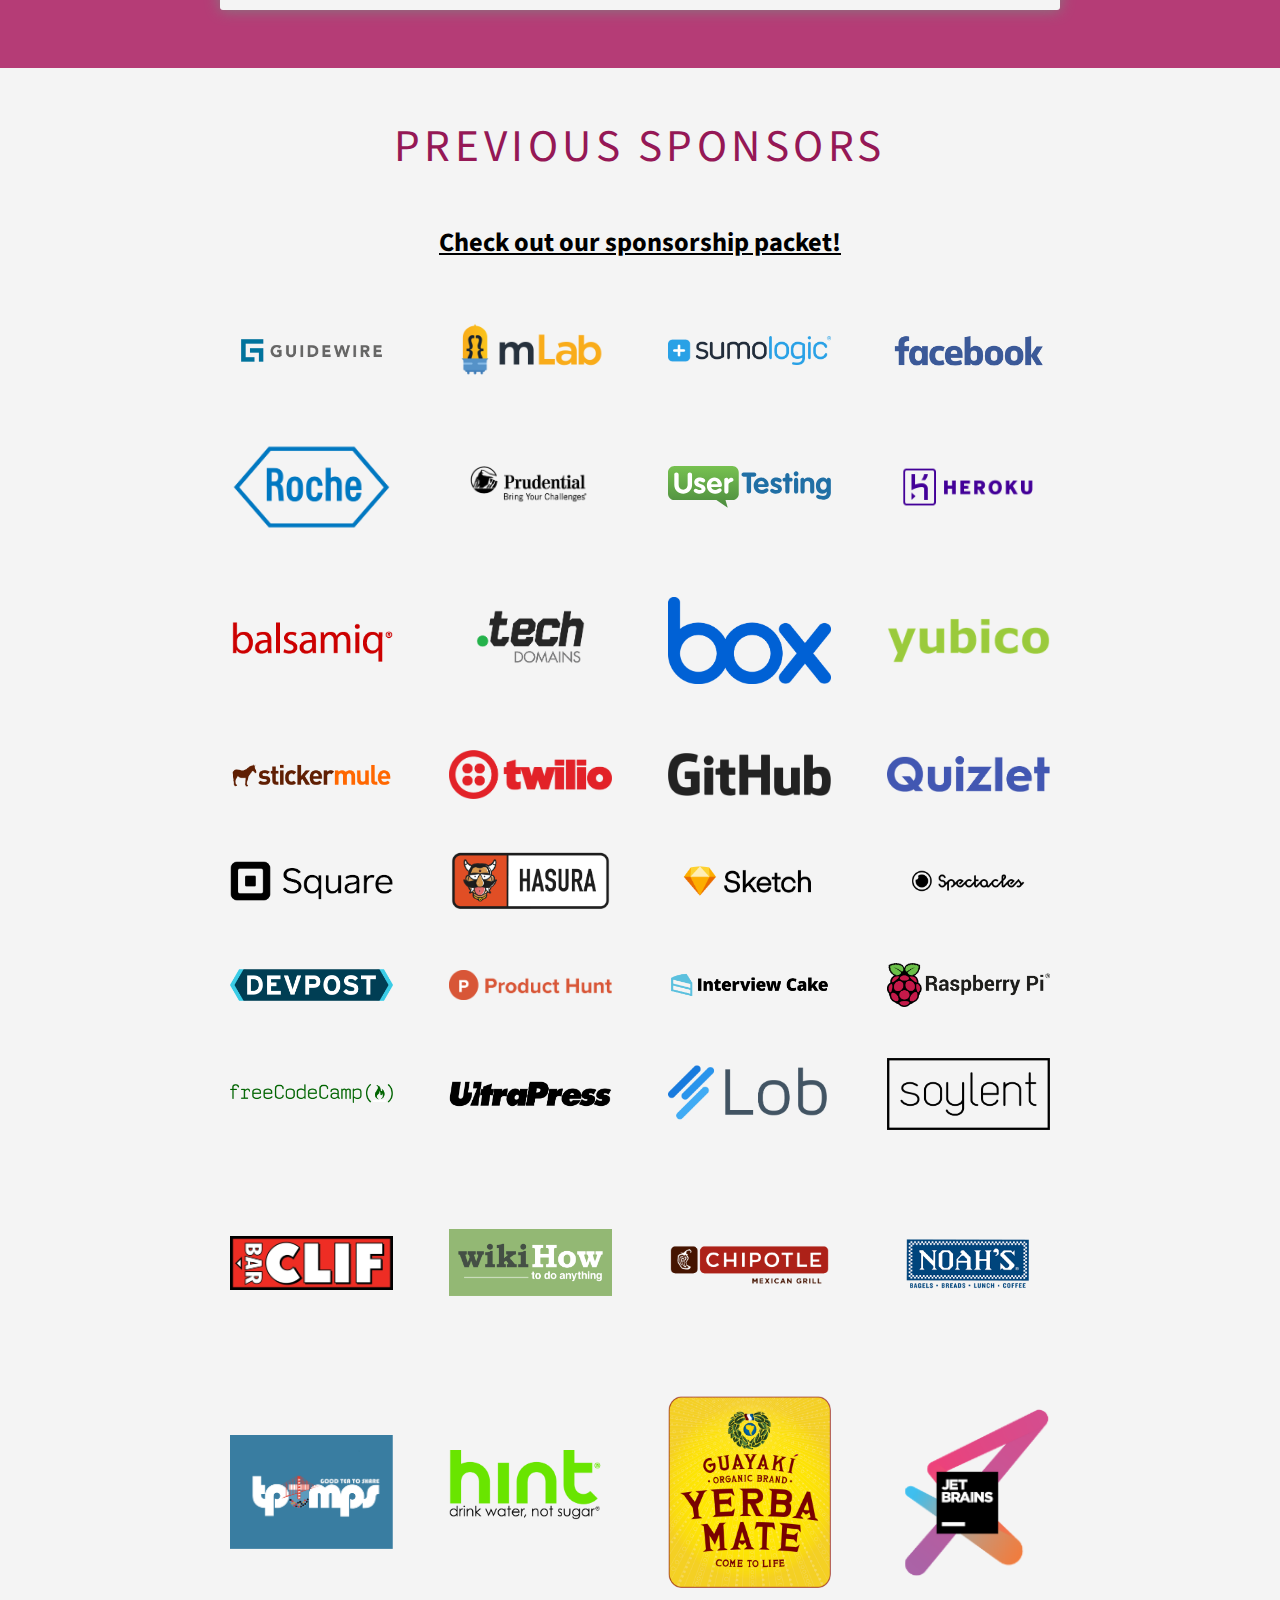
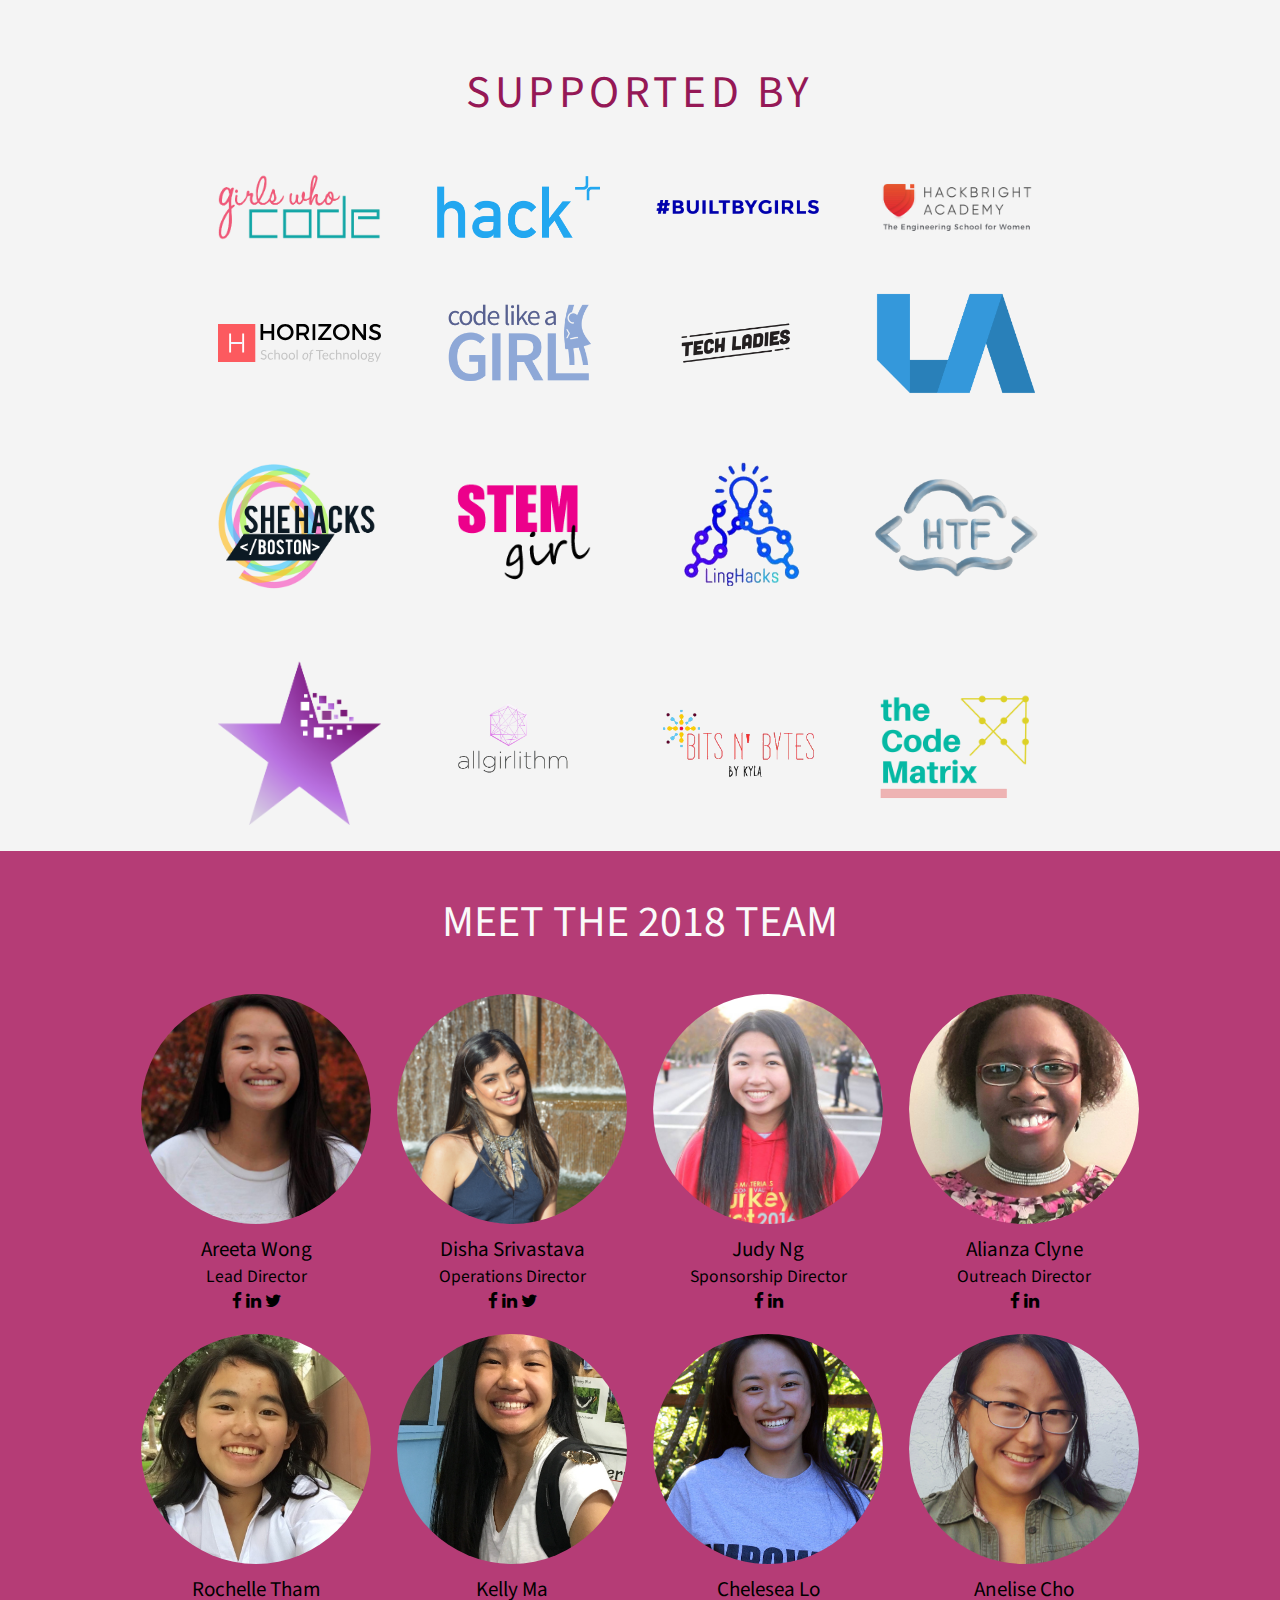
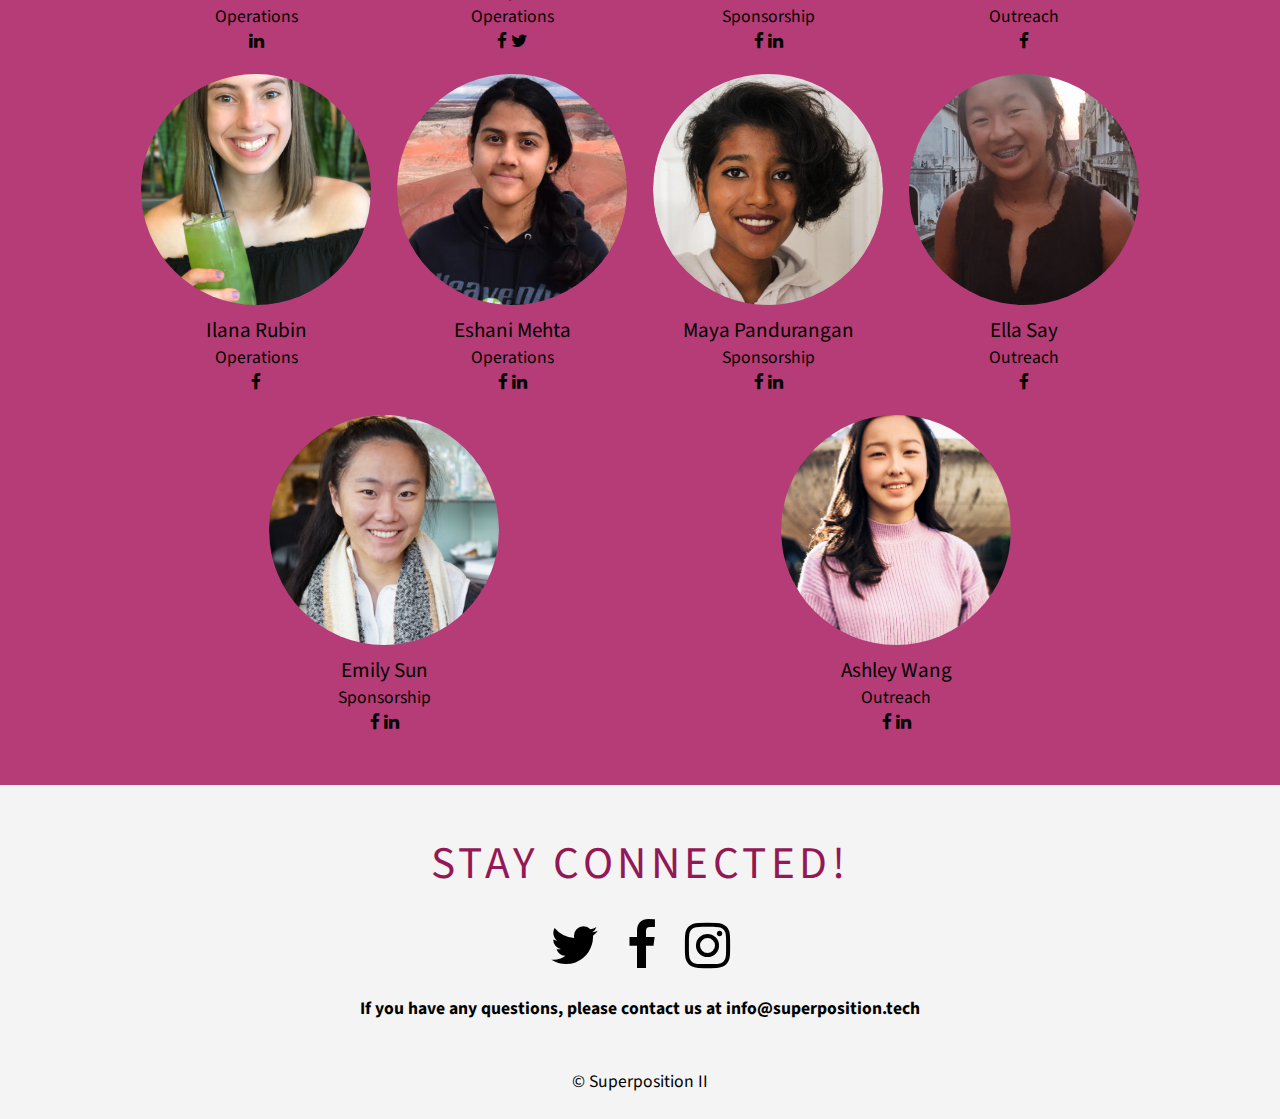
==== commit ff1fd2a9: "updated to this year's" ====
--- a/index.html
+++ b/index.html
@@ -3,9 +3,9 @@
    <head>
       <meta charset="UTF-8" />
       <meta name="viewport" content="width=device-width, initial-scale=1, user-scalable=no">
-      <title>Superposition II</title>
+      <title>Superposition Hackathon</title>
       <meta http-equiv="Content-Type" content="text/html; charset=utf-8" />
-      <meta name="description" content="Superposition Hackathon: Coming February 2018">
+      <meta name="description" content="Superposition Hackathon: Coming February 2019">
       <meta name="keywords" content="Hackathon,Code,Coding,Programming">
       <meta name="author" content="Superposition">
       <meta name="viewport" content="width=device-width, initial-scale=1.0">
@@ -44,12 +44,12 @@
           <div class="logo">
             <img class="image" src="assets/images/logo.png" alt="logo" />
             <div class="date">
-              March 17-18, 2018 <br>
+              Coming February 2019 <br>
               <u><a href="https://www.google.com/maps/place/450+9th+St,+San+Francisco,+CA+94103/data=!4m2!3m1!1s0x808f7e291f4b8047:0xbe403957c3609ae0?sa=X&ved=0ahUKEwi2qqTIyejYAhXFMGMKHX9yA2sQ8gEIKDAA">Horizon School of Technology</a></u>
           </div>
           <div class="text">
-            <a href="https://superposition2.devpost.com/" class="regbutton">Submissions</a>
-            <a href="https://www.flickr.com/photos/janetcfang/albums/with/72157667028710678" class="regbutton">Photos</a>
+            <a href="https://superposition2.devpost.com/" class="regbutton">2018 Submissions</a>
+            <a href="https://www.flickr.com/photos/janetcfang/albums/with/72157667028710678" class="regbutton">2018 Photos</a>
           </div>
           </div>
         </div>
@@ -89,7 +89,7 @@
           <path d="M0 0 L50 100 L100 0 L100 0 Z"></path>
         </svg>
       </section>
-      <section id="signup">
+      <!-- <section id="signup">
         <div class="content">
           <div class="sam">Applications</div>
           <a href="https://superposition.typeform.com/to/d2xfK5" class="regbutton">Attendee</a>
@@ -97,7 +97,7 @@
           <a href="https://superposition.typeform.com/to/jDvkLP" class="regbutton">Judge</a>
           <a href="https://superposition.typeform.com/to/ZpuaLU" class="regbutton">Volunteer</a>
         </div>
-      </section>
+      </section> -->
       <section id="mission">
         <div class="images">
           <img class="image1" src="assets/images/1.jpg" alt="logo" />
@@ -112,8 +112,8 @@
           <div class="flex-container">
              <div class="flex-box">
                 <div class="icons"> <i class="fa fa-laptop fa-2x"></i> </div>
-                <div class="subtitle"> What is Superposition II? </div>
-                <p>Superposition II is a 200-person hackathon aimed at middle school, high school, and college females
+                <div class="subtitle"> What is Superposition III? </div>
+                <p>Superposition III is a 300-person hackathon aimed at high school and college females
                   (trans and non-binary inclusive) in the Bay Area of all experience levels and backgrounds. This event
                   is free and we'll provide Wi-Fi, food, swag, and workspace! Make sure to check out our <u>
                   <a href="https://www.youtube.com/watch?v=h3ql9y2nVTg">recap video</a></u>.</p>
@@ -139,8 +139,10 @@
                 <p>A valid ID (school ID is fine), a laptop, charger(s), sleeping bag/pillow (if you want),
                    toiletries, signed and completed waivers, and layers--the venue may be chilly! Our venue
                    will be on lock down throughout the night and we will have security. Attendees are recommended
-                   to stay overnight! If you are worrying about getting to Superposition, don't fear; we offer
-                   <u><a href="https://drive.google.com/file/d/1QaVkJNByV6wSWC_8BLkMx4-HpdhU_IN1/view?usp=sharing">travel reimbursements</a></u>!</p>
+                   to stay overnight!
+                   <!-- If you are worrying about getting to Superposition, don't fear; we offer
+                   <u><a href="https://drive.google.com/file/d/1QaVkJNByV6wSWC_8BLkMx4-HpdhU_IN1/view?usp=sharing">travel reimbursements</a></u>! -->
+                 </p>
              </div>
              <div class="flex-box">
                 <div class="icons"> <i class="fa fa-venus fa-2x"></i>
@@ -155,15 +157,17 @@
                 </div>
                 <div class="subtitle"> Do I need a team? </div>
                 <p>We encourage people to work in teams of up to four. Additionally, there will be time in
-                   the beginning dedicated for you to find a team! You are not required to sumbit a hack,
+                   the beginning dedicated for you to find a team! You are not required to sumbit a hack (but we highly recommend it!),
                    but there will be workshops and mentors on-hand to help you. However, if you receive travel
-                   reimbursement, you must submit one (specified in our contract)! If you have already been accepted,
-                   please make sure to sign up through our<u><a href="https://superposition.typeform.com/to/FLFFis"> travel reimbursements</a></u> form to be accepted.</p>
+                   reimbursement, you must submit one (specified in our contract)!
+                   <!-- If you have already been accepted,
+                   please make sure to sign up through our<u><a href="https://superposition.typeform.com/to/FLFFis"> travel reimbursements</a></u> form to be accepted. -->
+                 </p>
              </div>
              <div class="flex-box">
                 <div class="icons"> <i class="fa fa-question-circle fa-2x"></i></div>
                 <div class="subtitle"> Do you have a code of conduct? </div>
-                <p>Yes, we do! To ensure that Superposition II is welcoming, all attendees, mentors, and volunteers
+                <p>Yes, we do! To ensure that Superposition III is welcoming, all attendees, mentors, and volunteers
                    are required to abide by our <u> <a href="https://docs.google.com/document/d/1roH1EFeMqKWrHPBH3Dw3GTQTFy9wbrWshUnHd-lHVvM/edit"> code of conduct </a></u>.</p>
              </div>
              <div class="flex-box">
@@ -180,7 +184,7 @@
       <section id="speakers">
            <div class="content">
              <center>
-              <div style="padding-top:40px" class="title">Speakers & Judges</div>
+              <div style="padding-top:40px" class="title">Previous Speakers & Judges</div>
             </center>
               <div class="teampic" id="sam">
                 <div class="member">
@@ -282,7 +286,7 @@
       <section id="schedule">
          <div class="content">
              <center>
-               <div style="padding-top:40px" class="title">Schedule</div>
+               <div style="padding-top:40px" class="title">Previous Schedule</div>
                <div class="flex-container">
                   <div class="flex-box">
                     <table>
@@ -334,7 +338,7 @@
       <section id="sponsors">
          <div class="content">
            <center>
-              <div style="padding-top:40px" class="sam">Sponsors</div>
+              <div style="padding-top:40px" class="sam">Previous Sponsors</div>
            </center>
            <center>
                 <h2><a href="assets/images/sponsorship.pdf" target="_blank"><u>Check out our sponsorship packet!</u></a></h2>
@@ -515,7 +519,7 @@
       </section>
       <section id="team">
          <div class="content">
-            <div style="padding-top:40px" class="title">Meet the Team</div>
+            <div style="padding-top:40px" class="title">Meet the 2018 Team</div>
             <div class="teampic" id="sam">
               <div class="member">
                 <div class="crop">
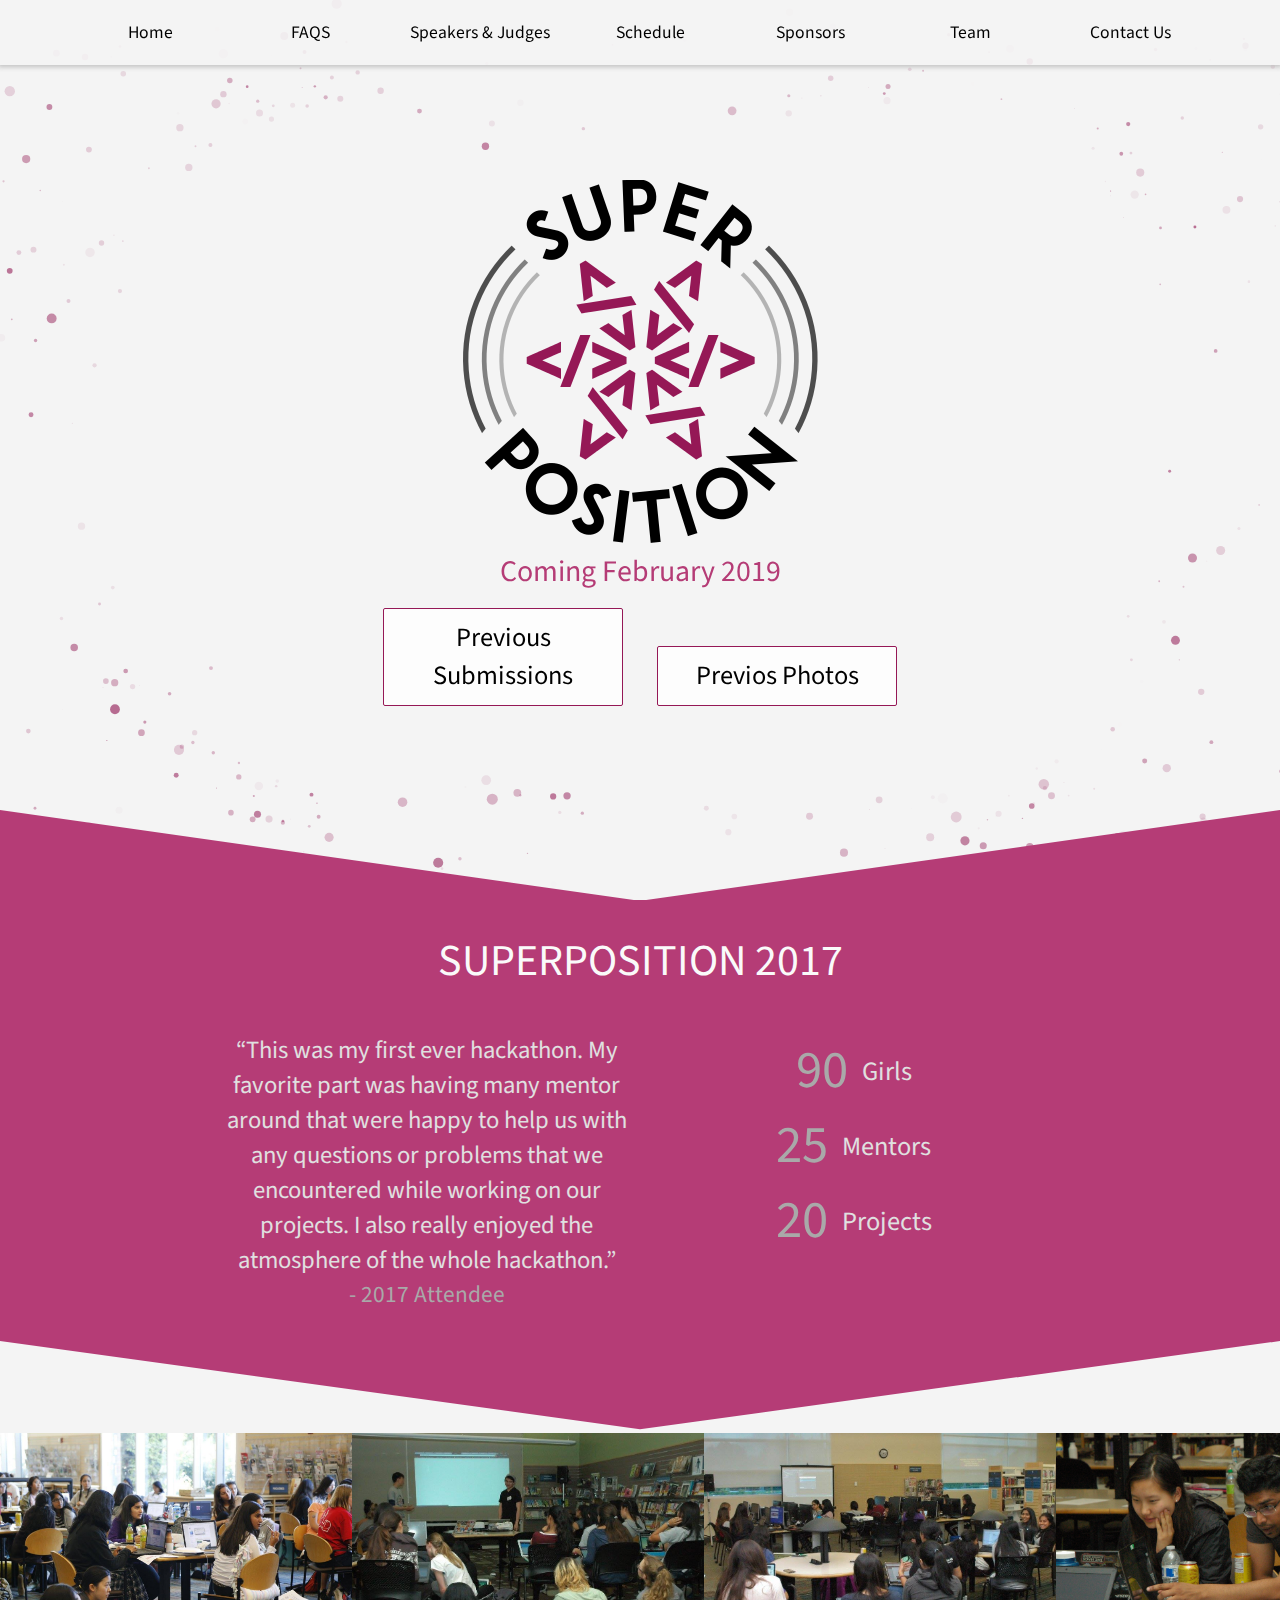
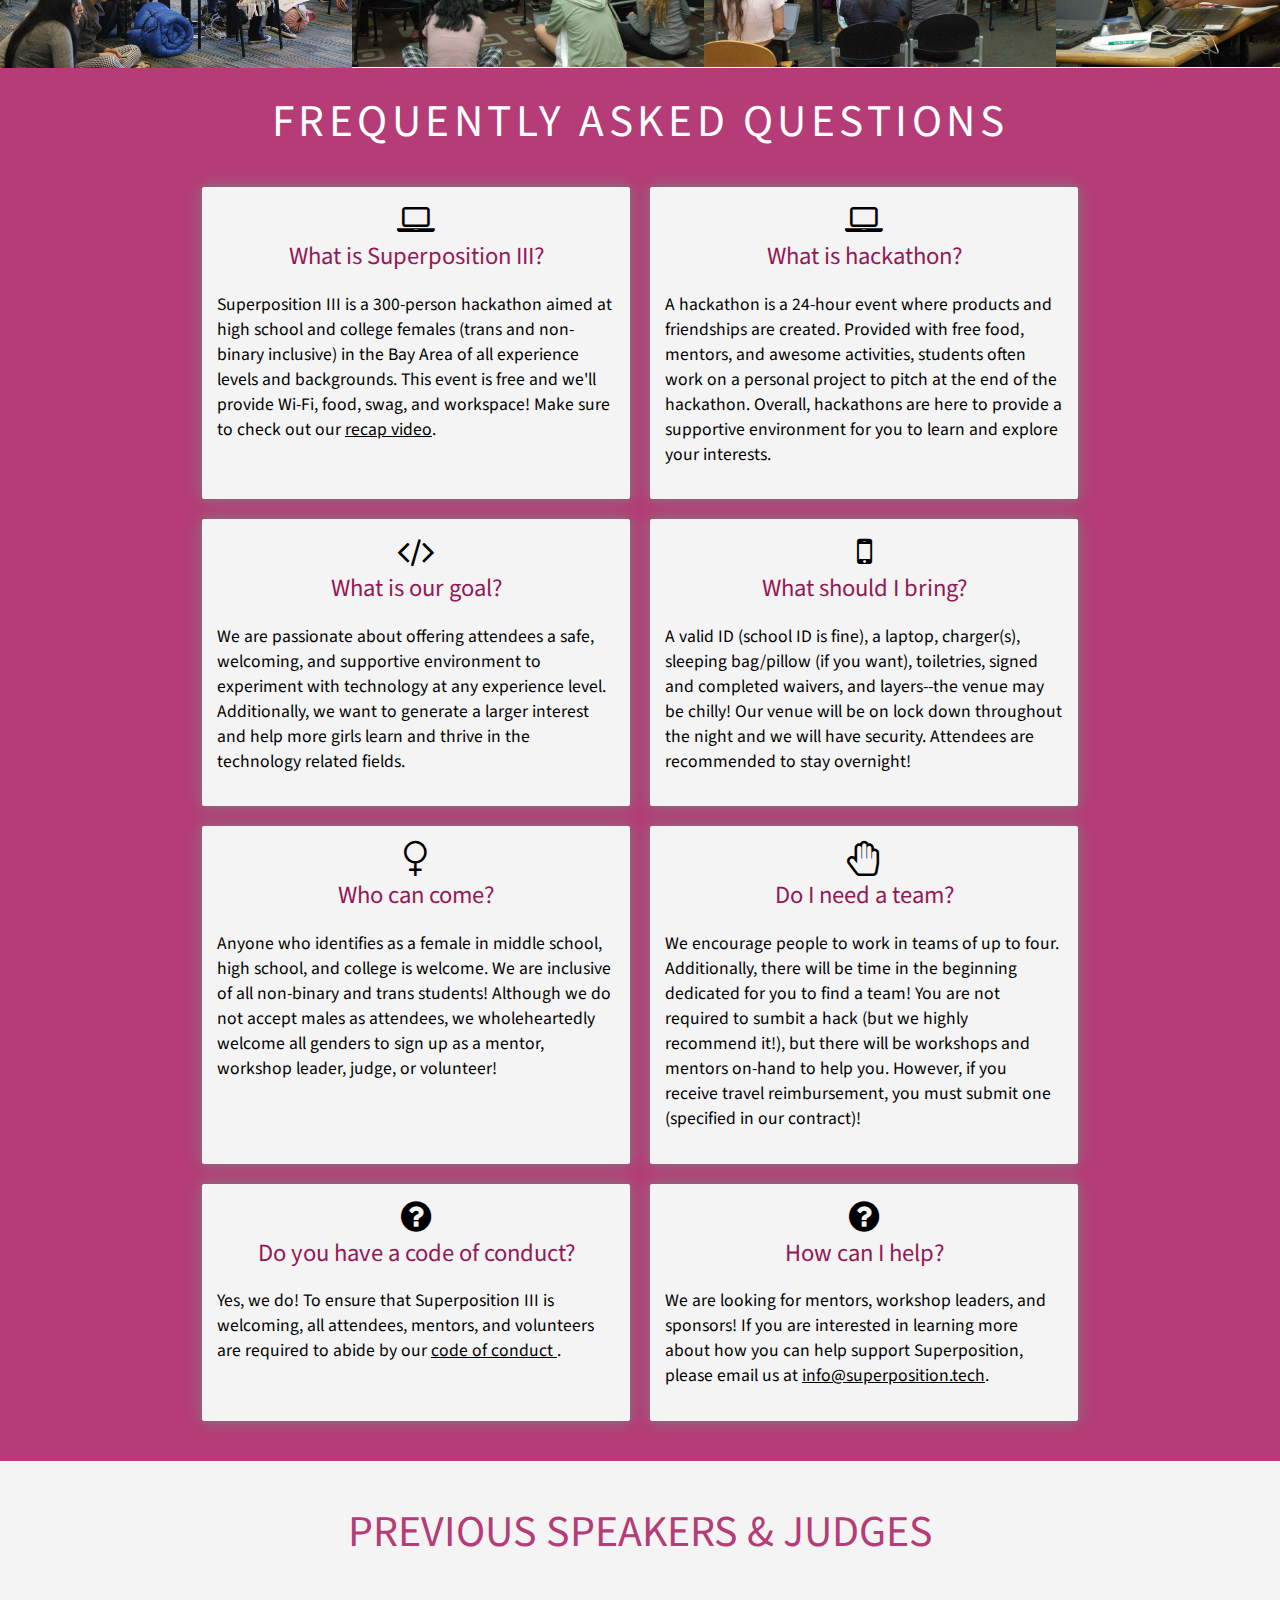
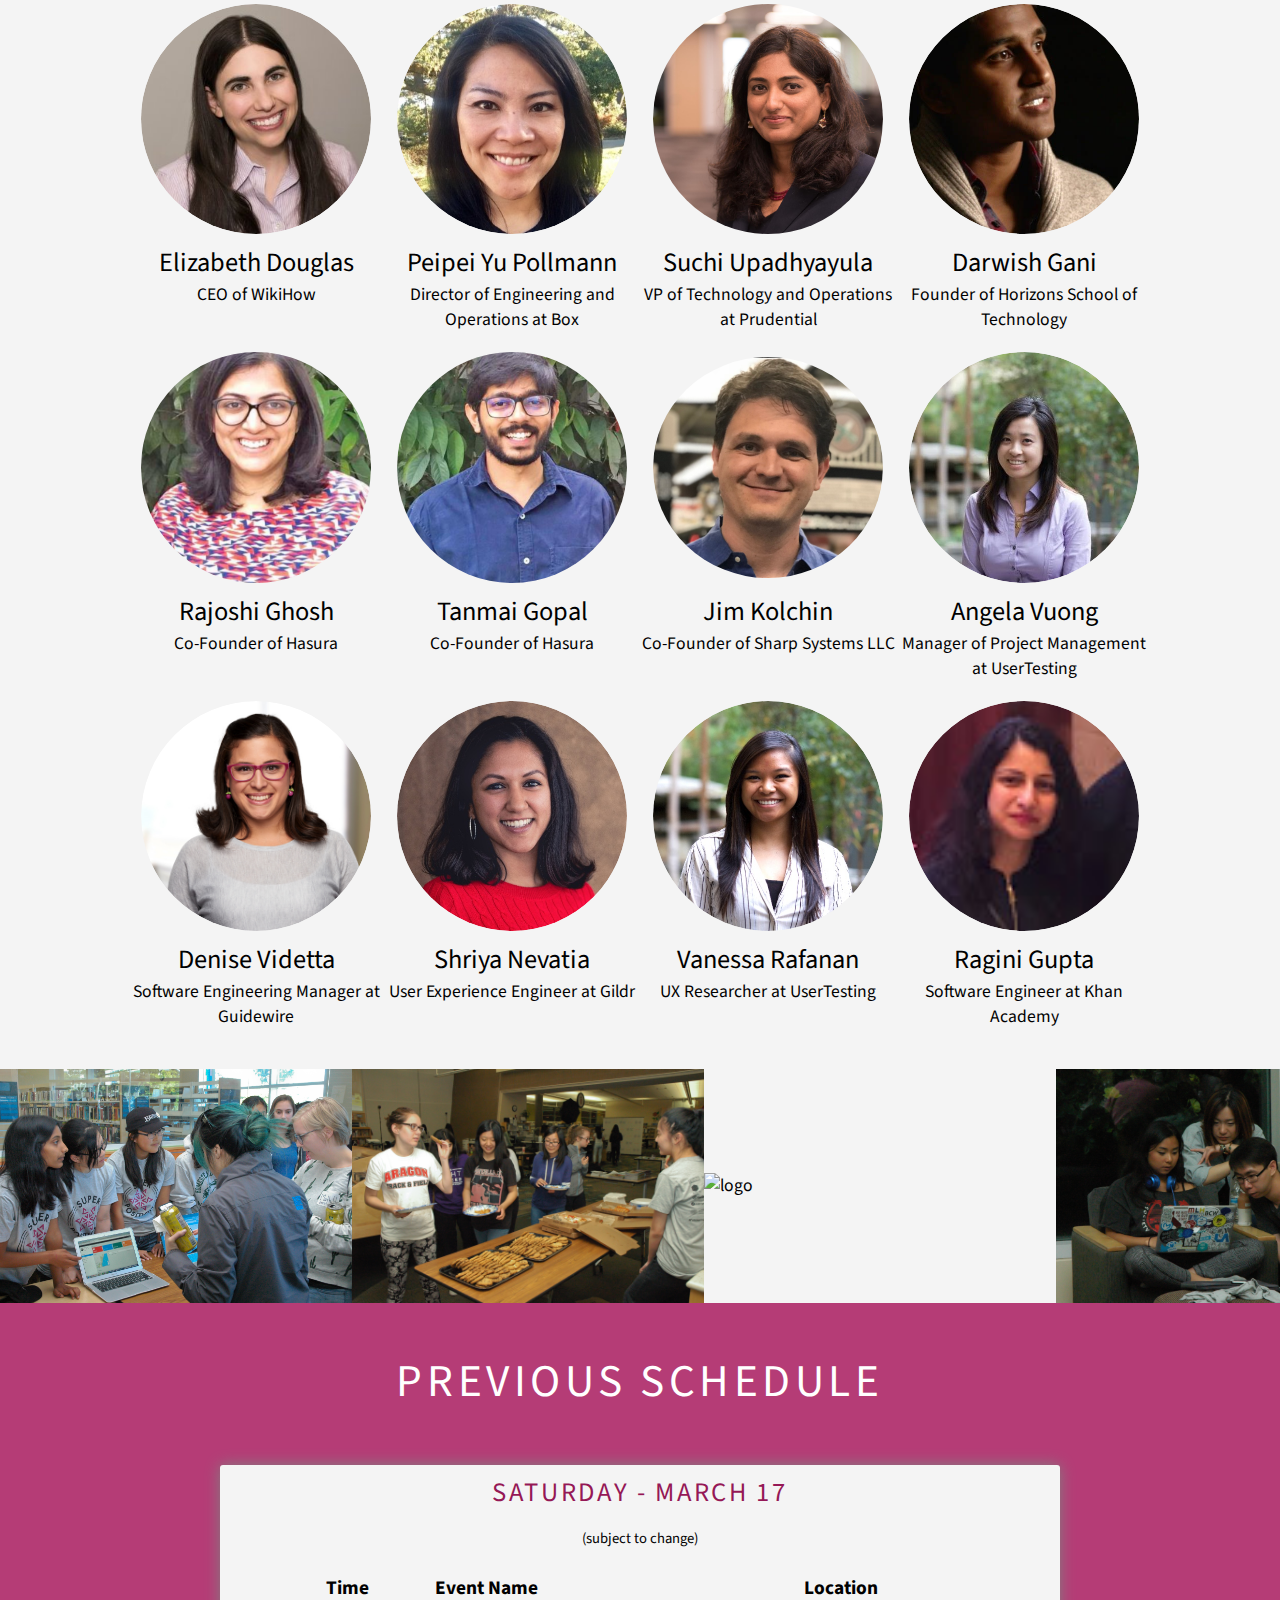
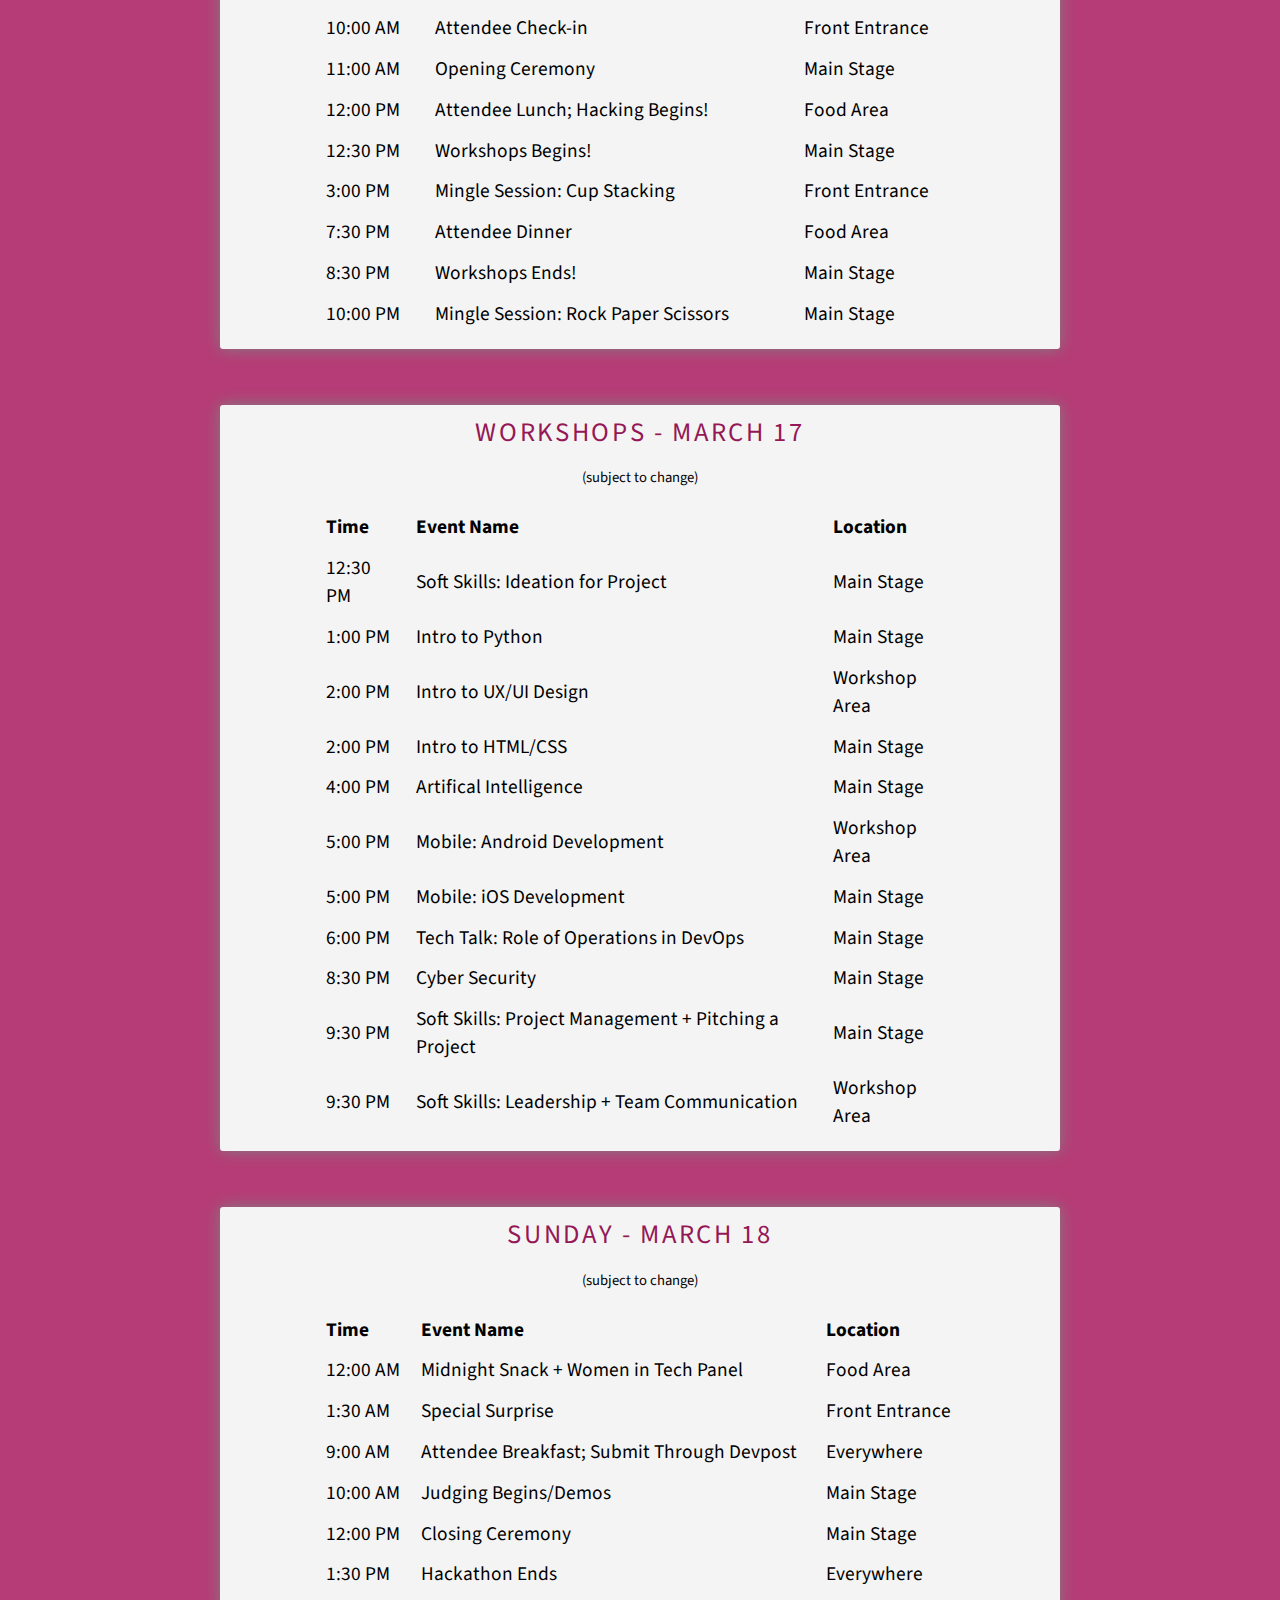
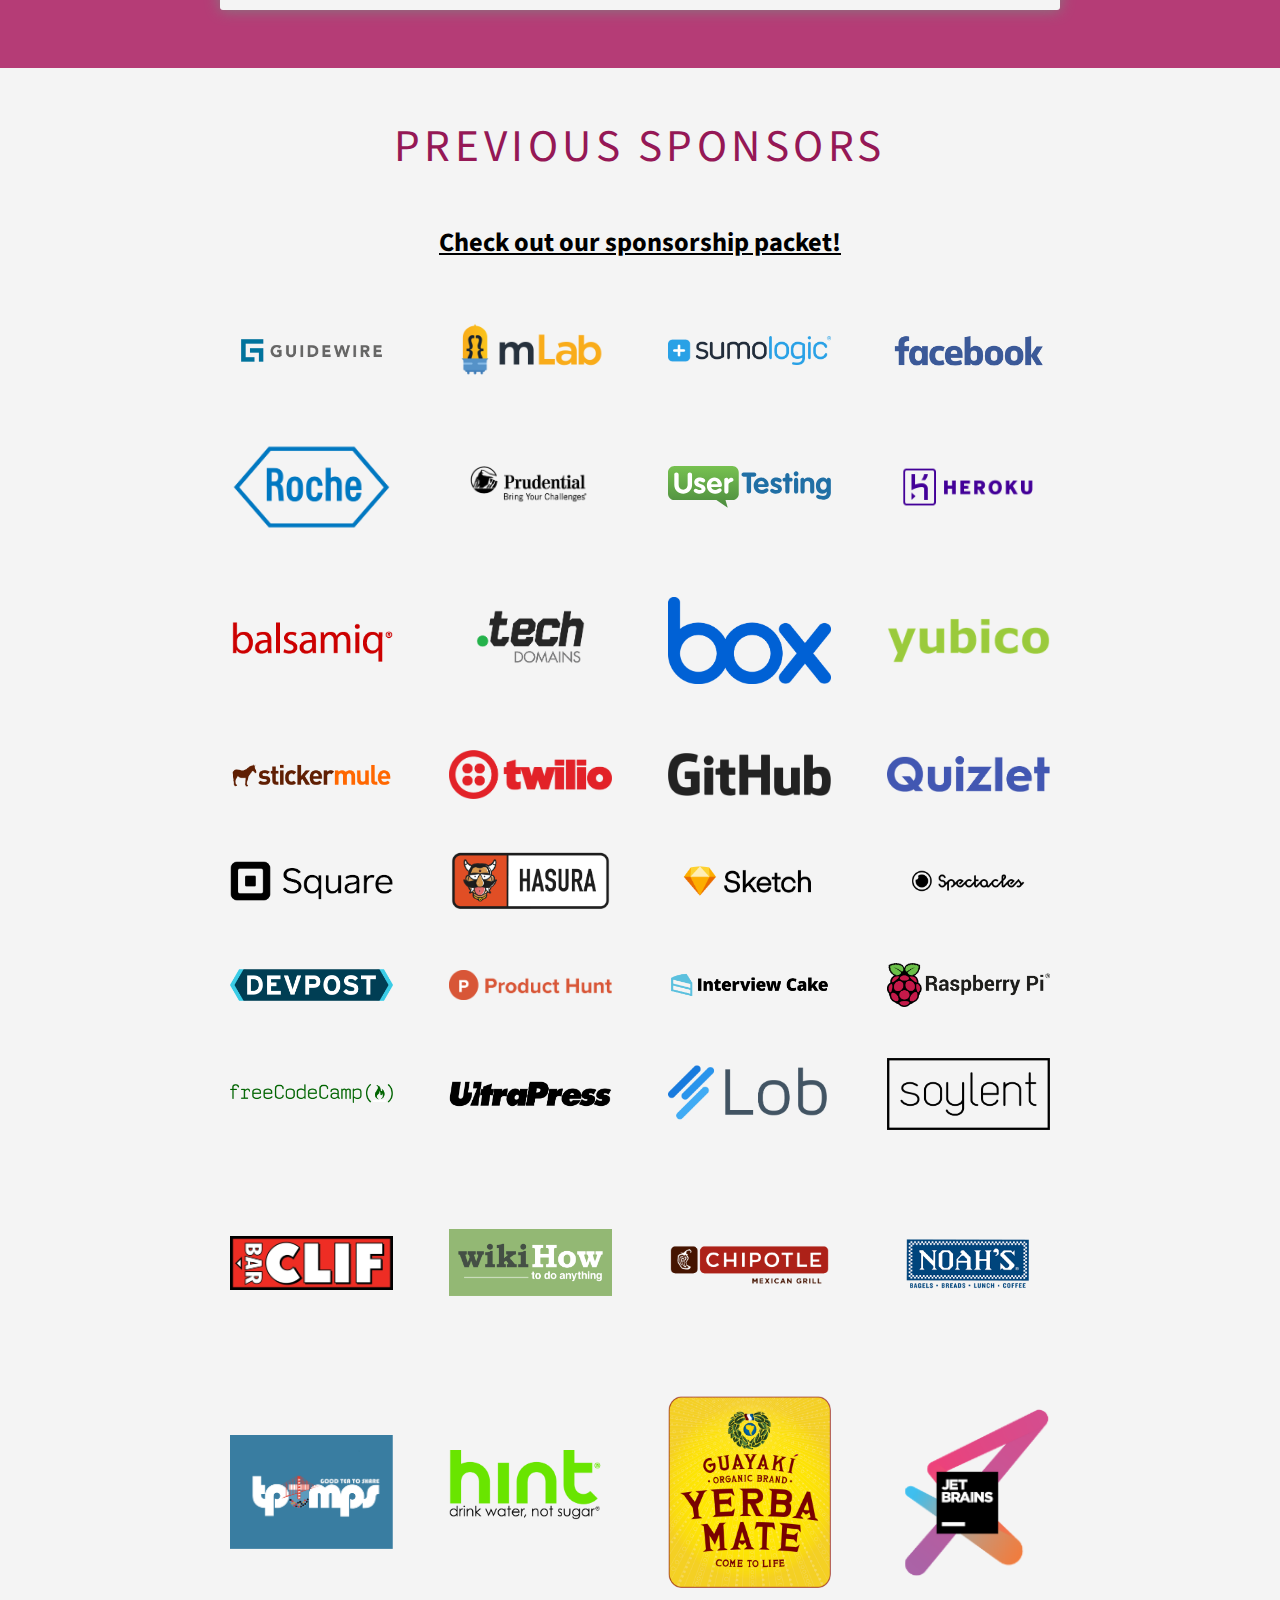
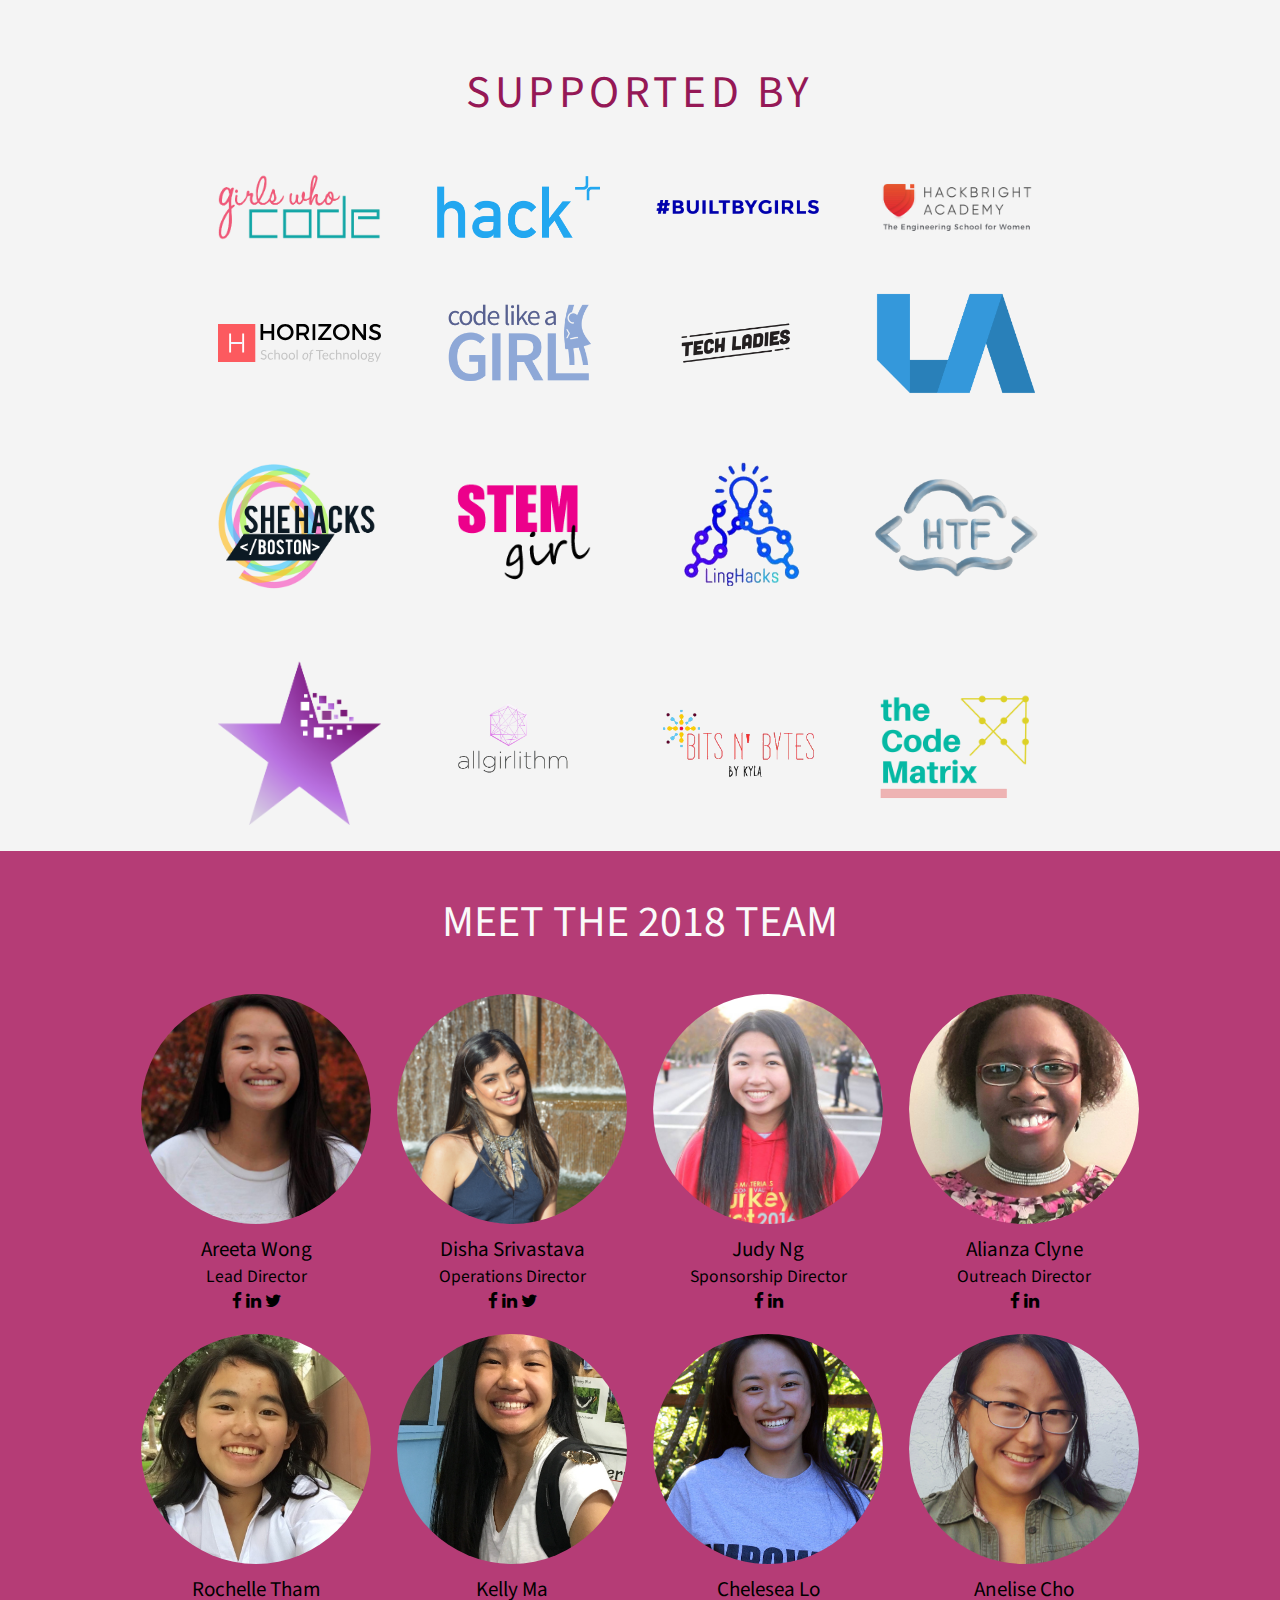
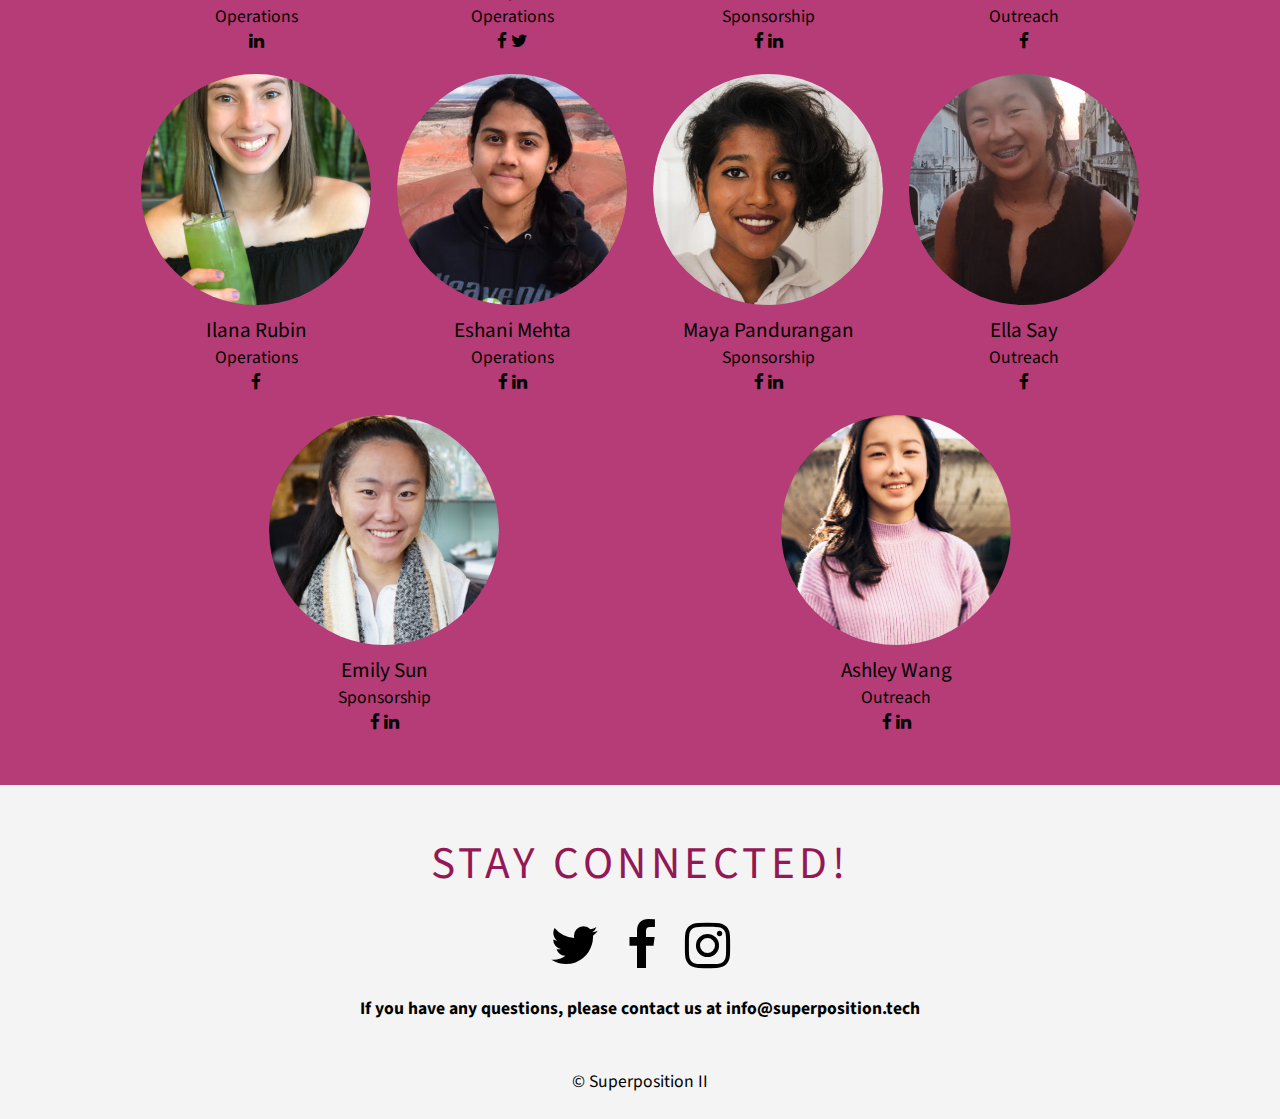
==== commit a936f46c: "updated location" ====
--- a/index.html
+++ b/index.html
@@ -44,12 +44,11 @@
           <div class="logo">
             <img class="image" src="assets/images/logo.png" alt="logo" />
             <div class="date">
-              Coming February 2019 <br>
-              <u><a href="https://www.google.com/maps/place/450+9th+St,+San+Francisco,+CA+94103/data=!4m2!3m1!1s0x808f7e291f4b8047:0xbe403957c3609ae0?sa=X&ved=0ahUKEwi2qqTIyejYAhXFMGMKHX9yA2sQ8gEIKDAA">Horizon School of Technology</a></u>
+              Coming February 2019
           </div>
           <div class="text">
-            <a href="https://superposition2.devpost.com/" class="regbutton">2018 Submissions</a>
-            <a href="https://www.flickr.com/photos/janetcfang/albums/with/72157667028710678" class="regbutton">2018 Photos</a>
+            <a href="https://superposition2.devpost.com/" class="regbutton">Previous Submissions</a>
+            <a href="https://www.flickr.com/photos/janetcfang/albums/with/72157667028710678" class="regbutton">Previos Photos</a>
           </div>
           </div>
         </div>
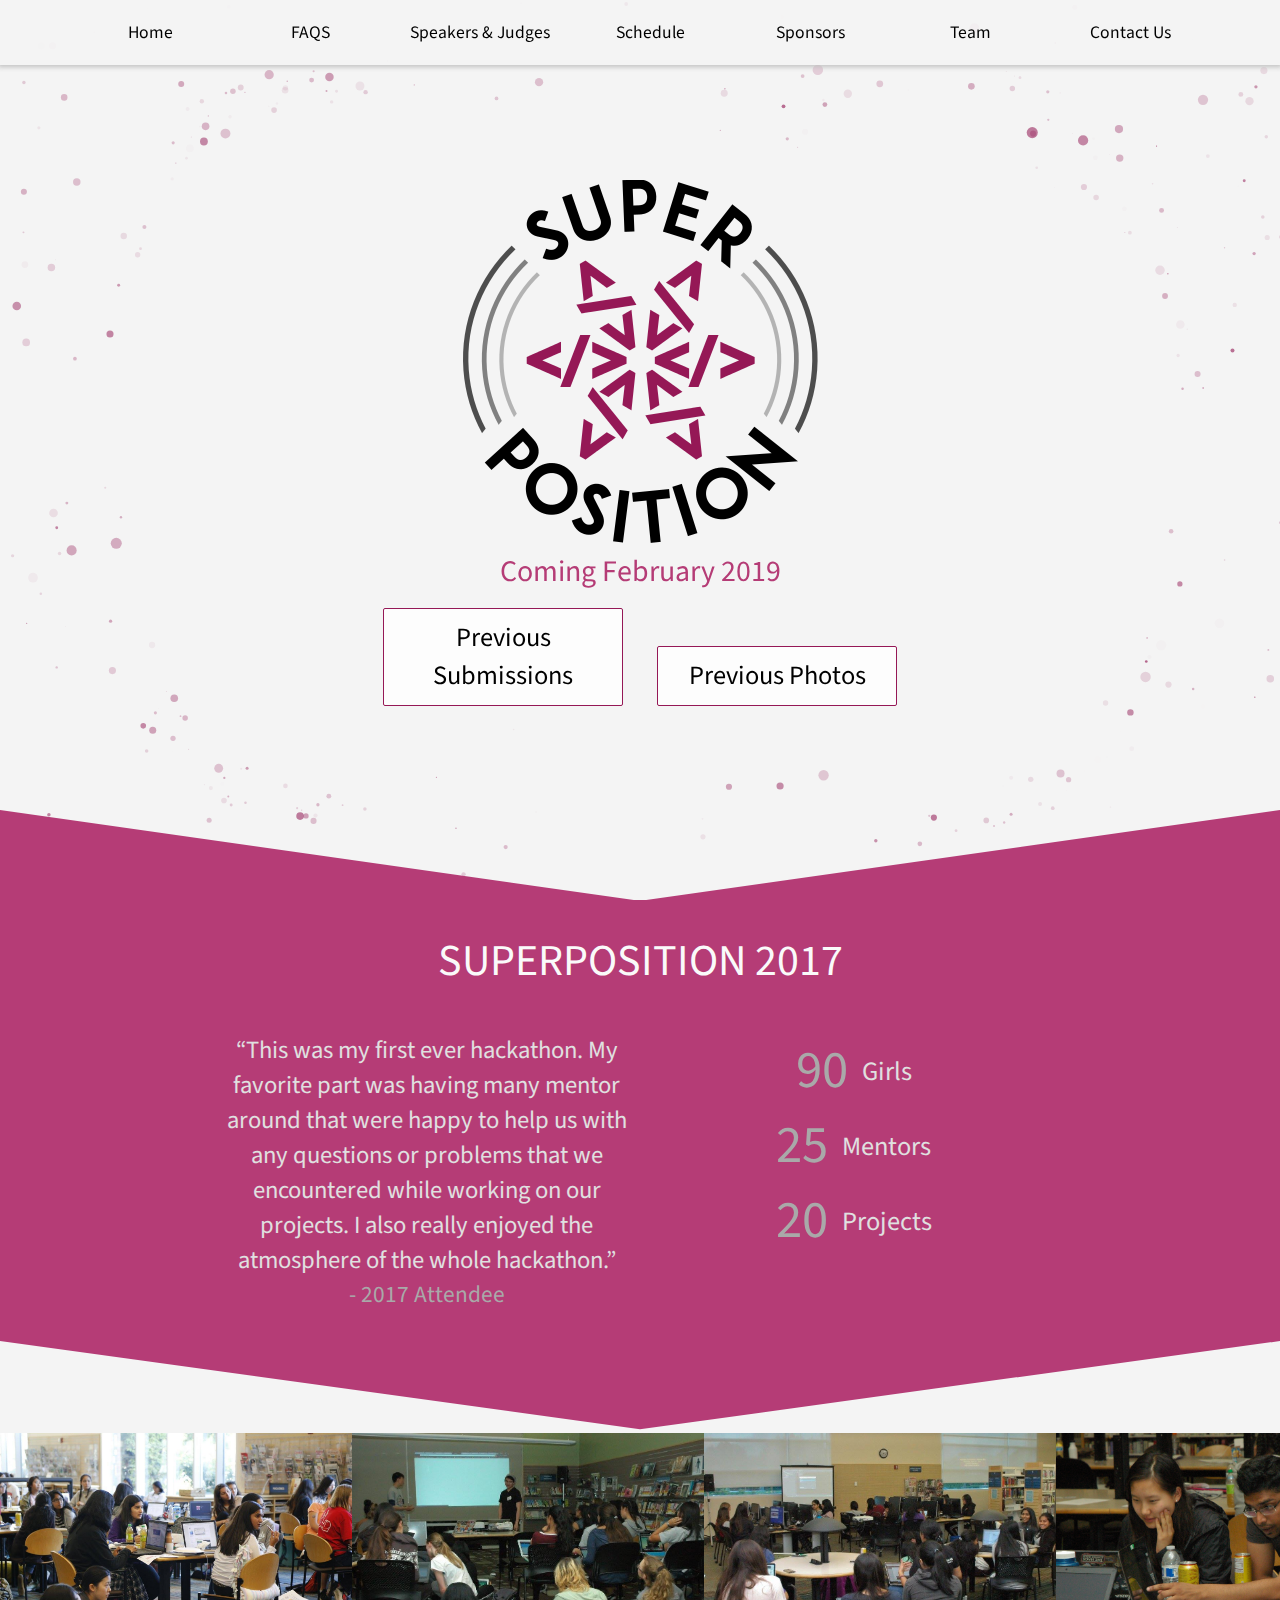
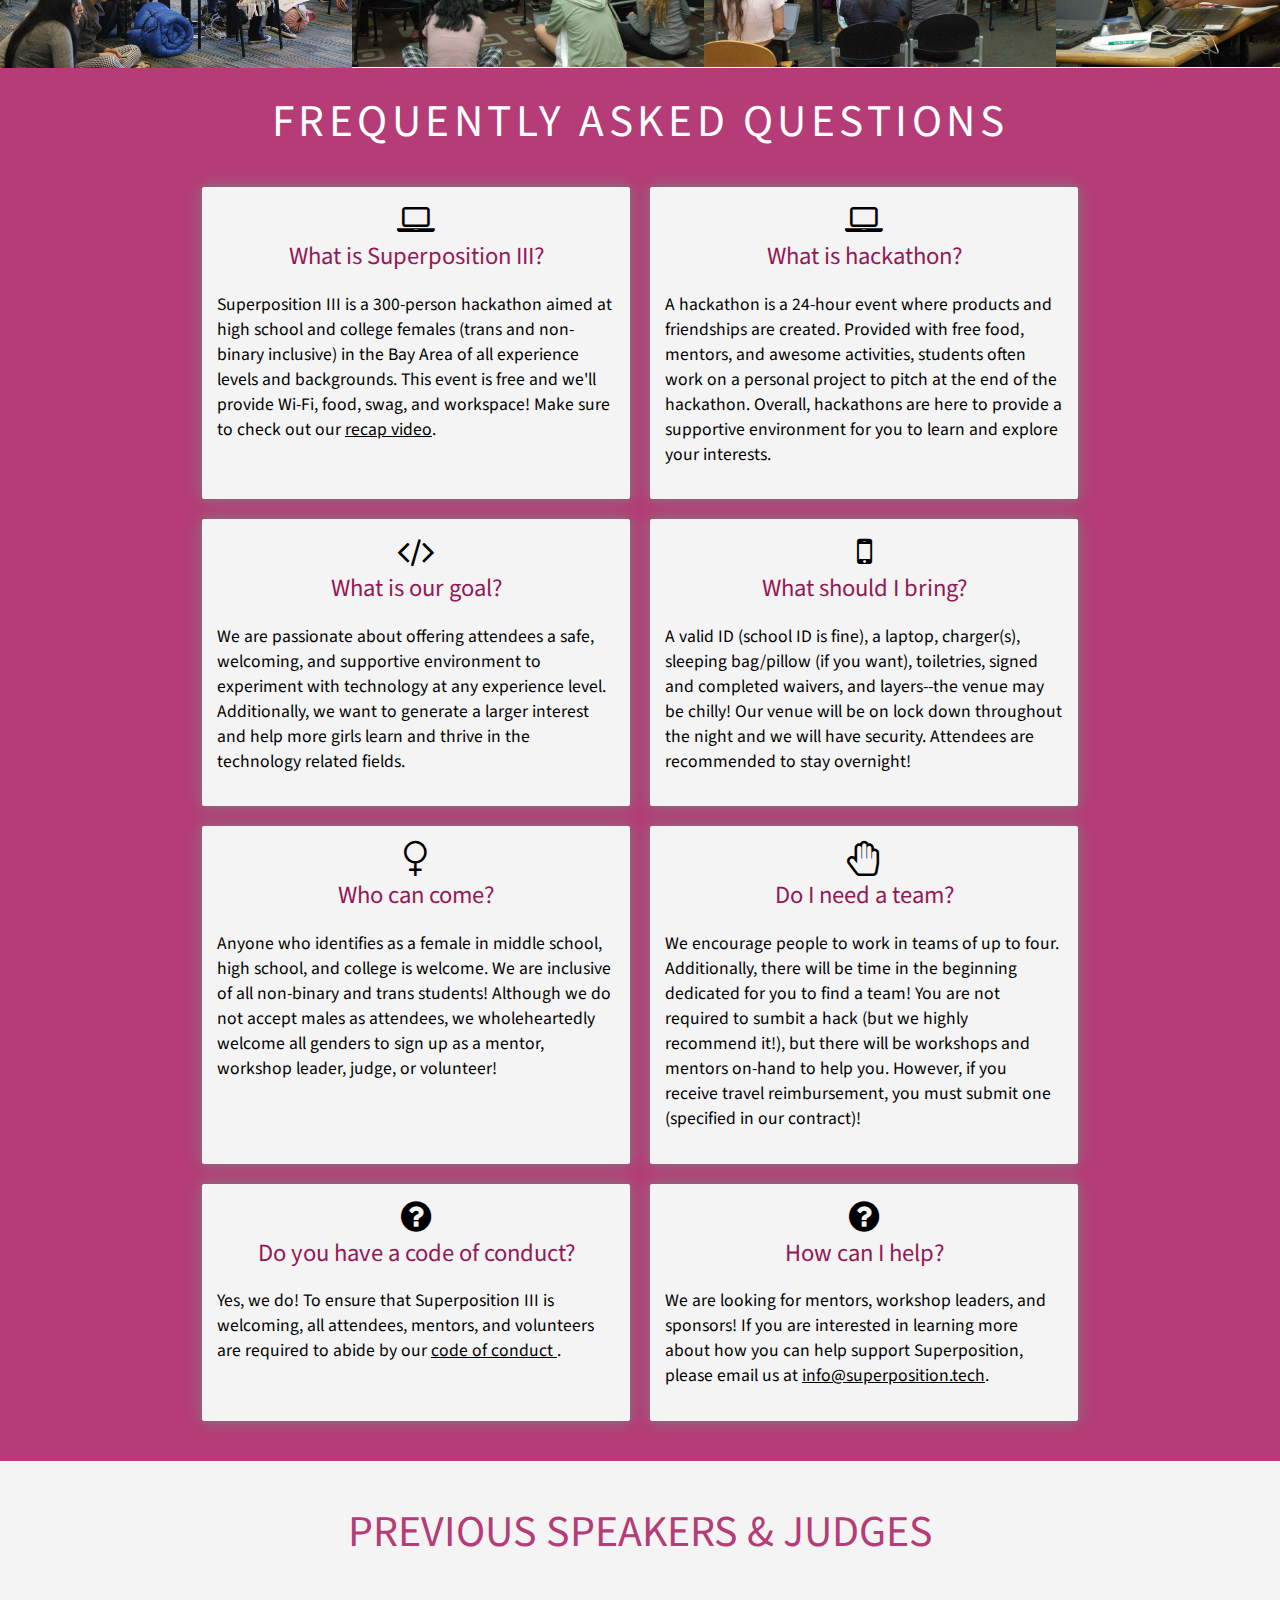
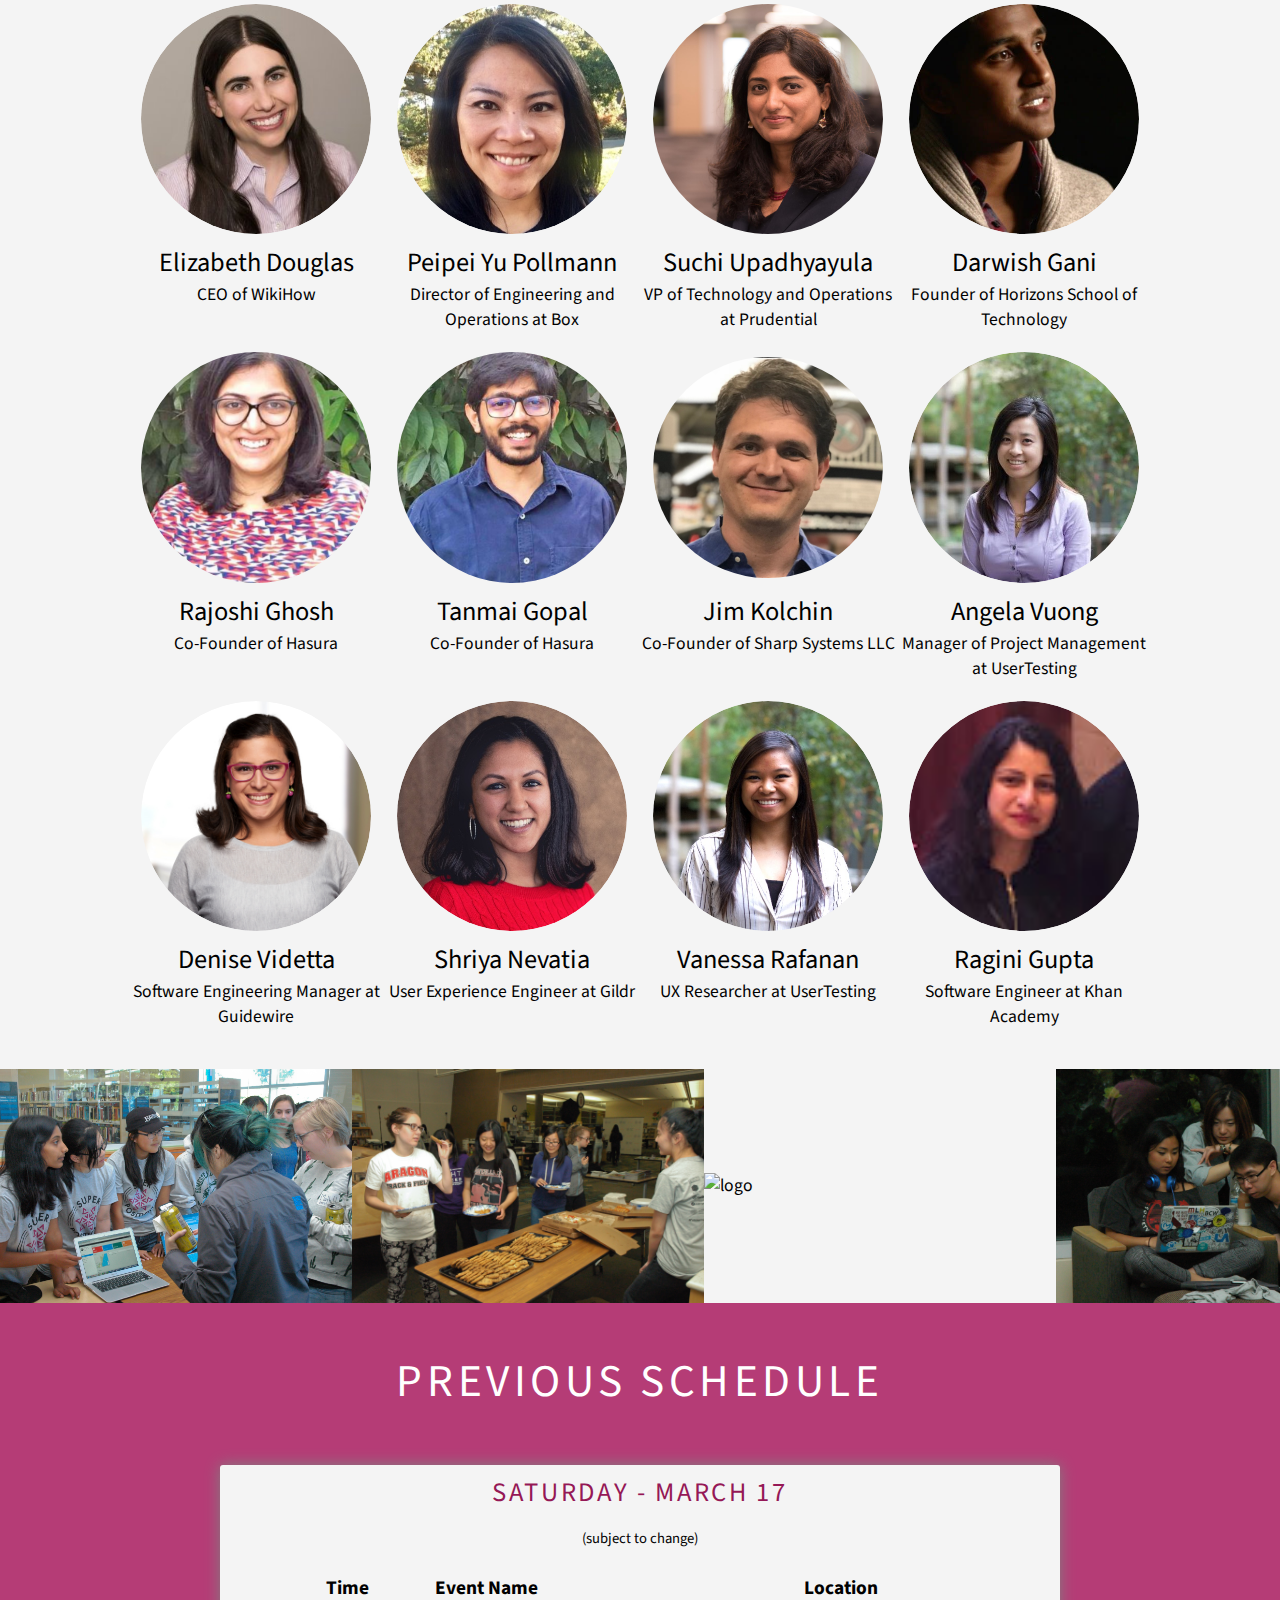
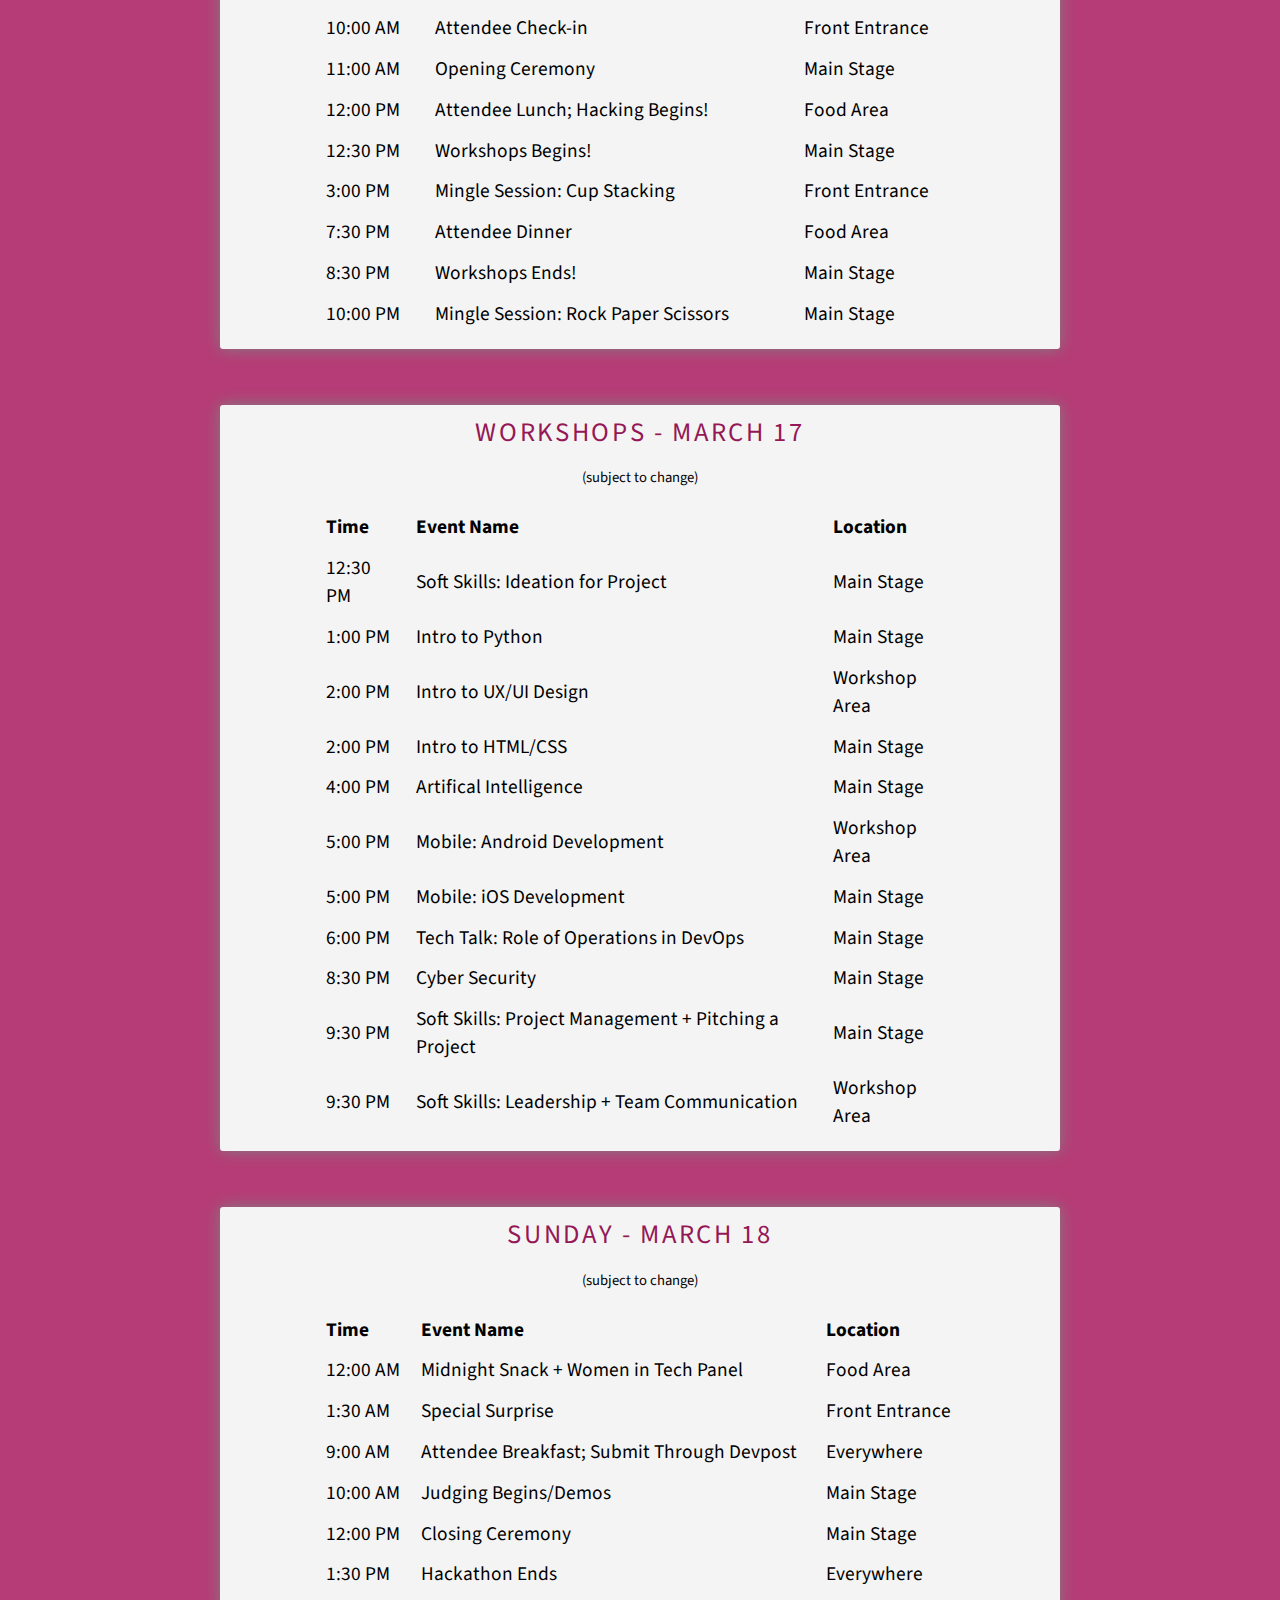
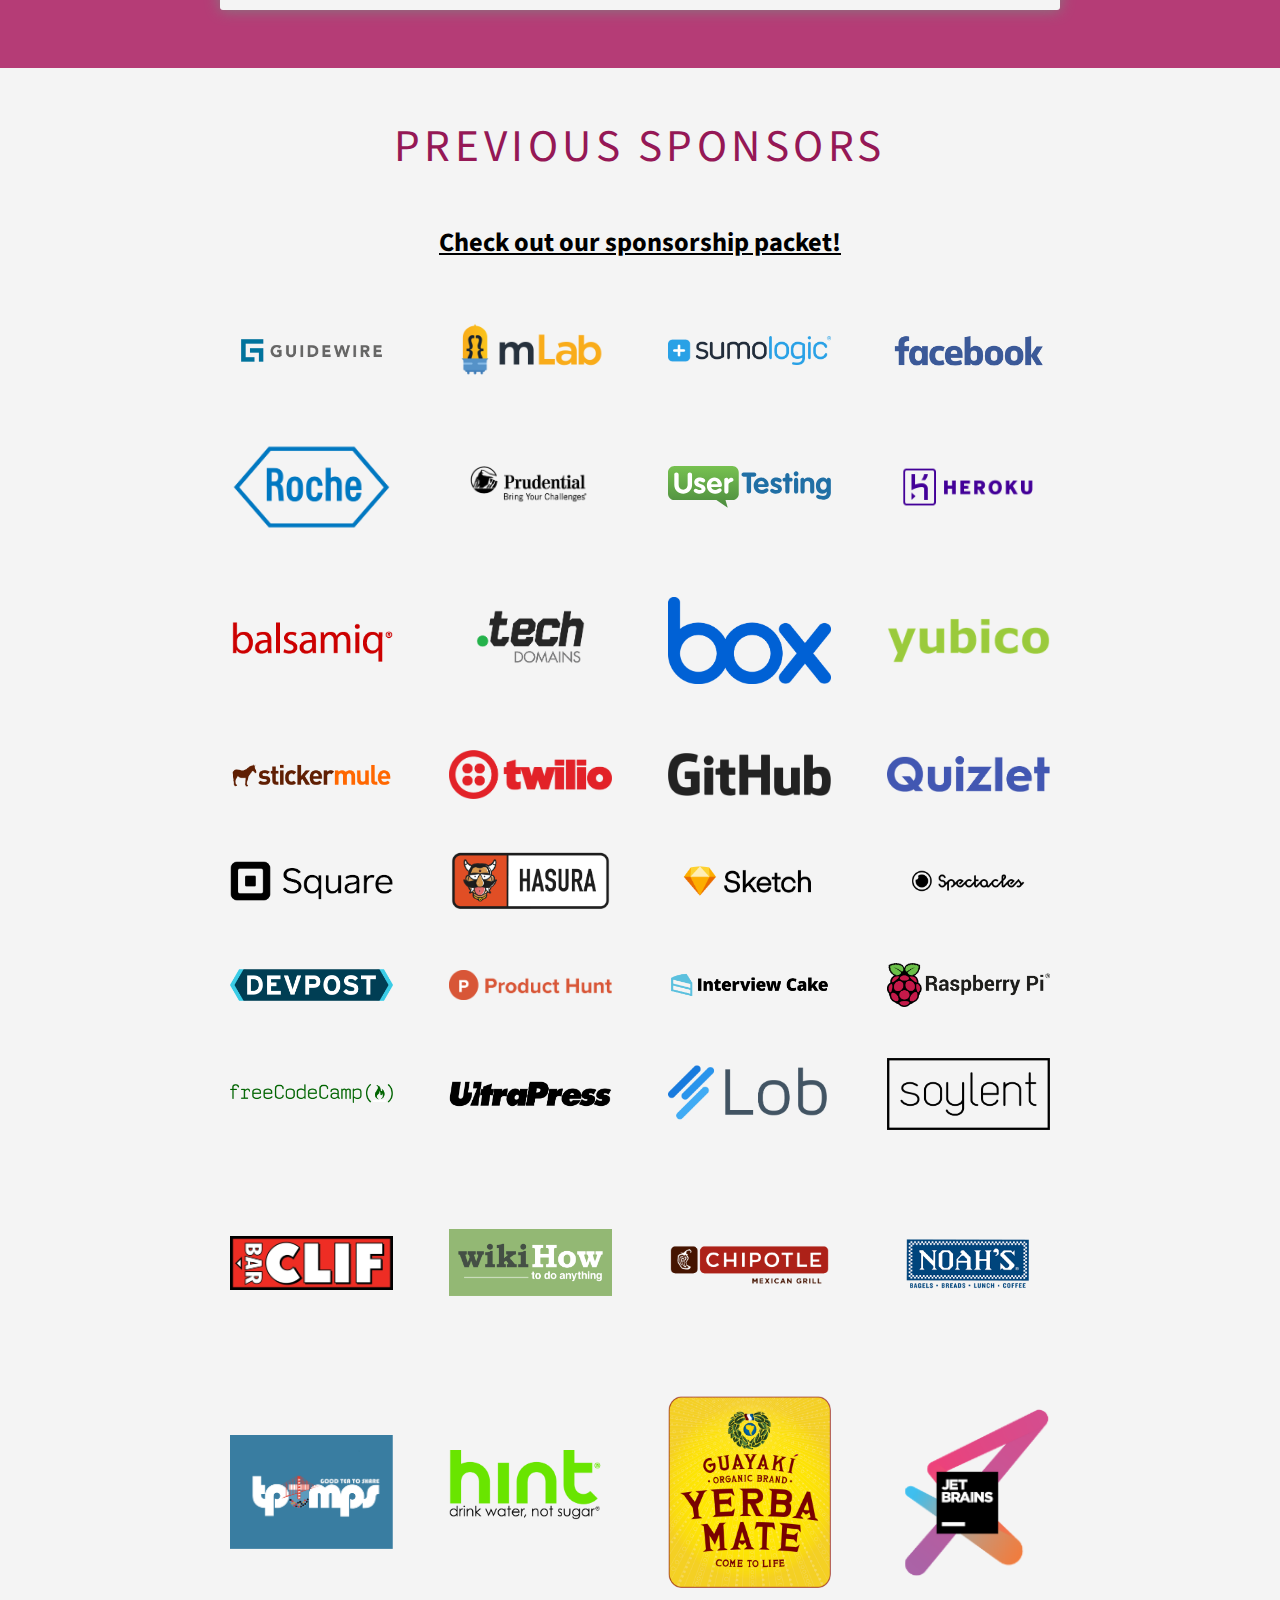
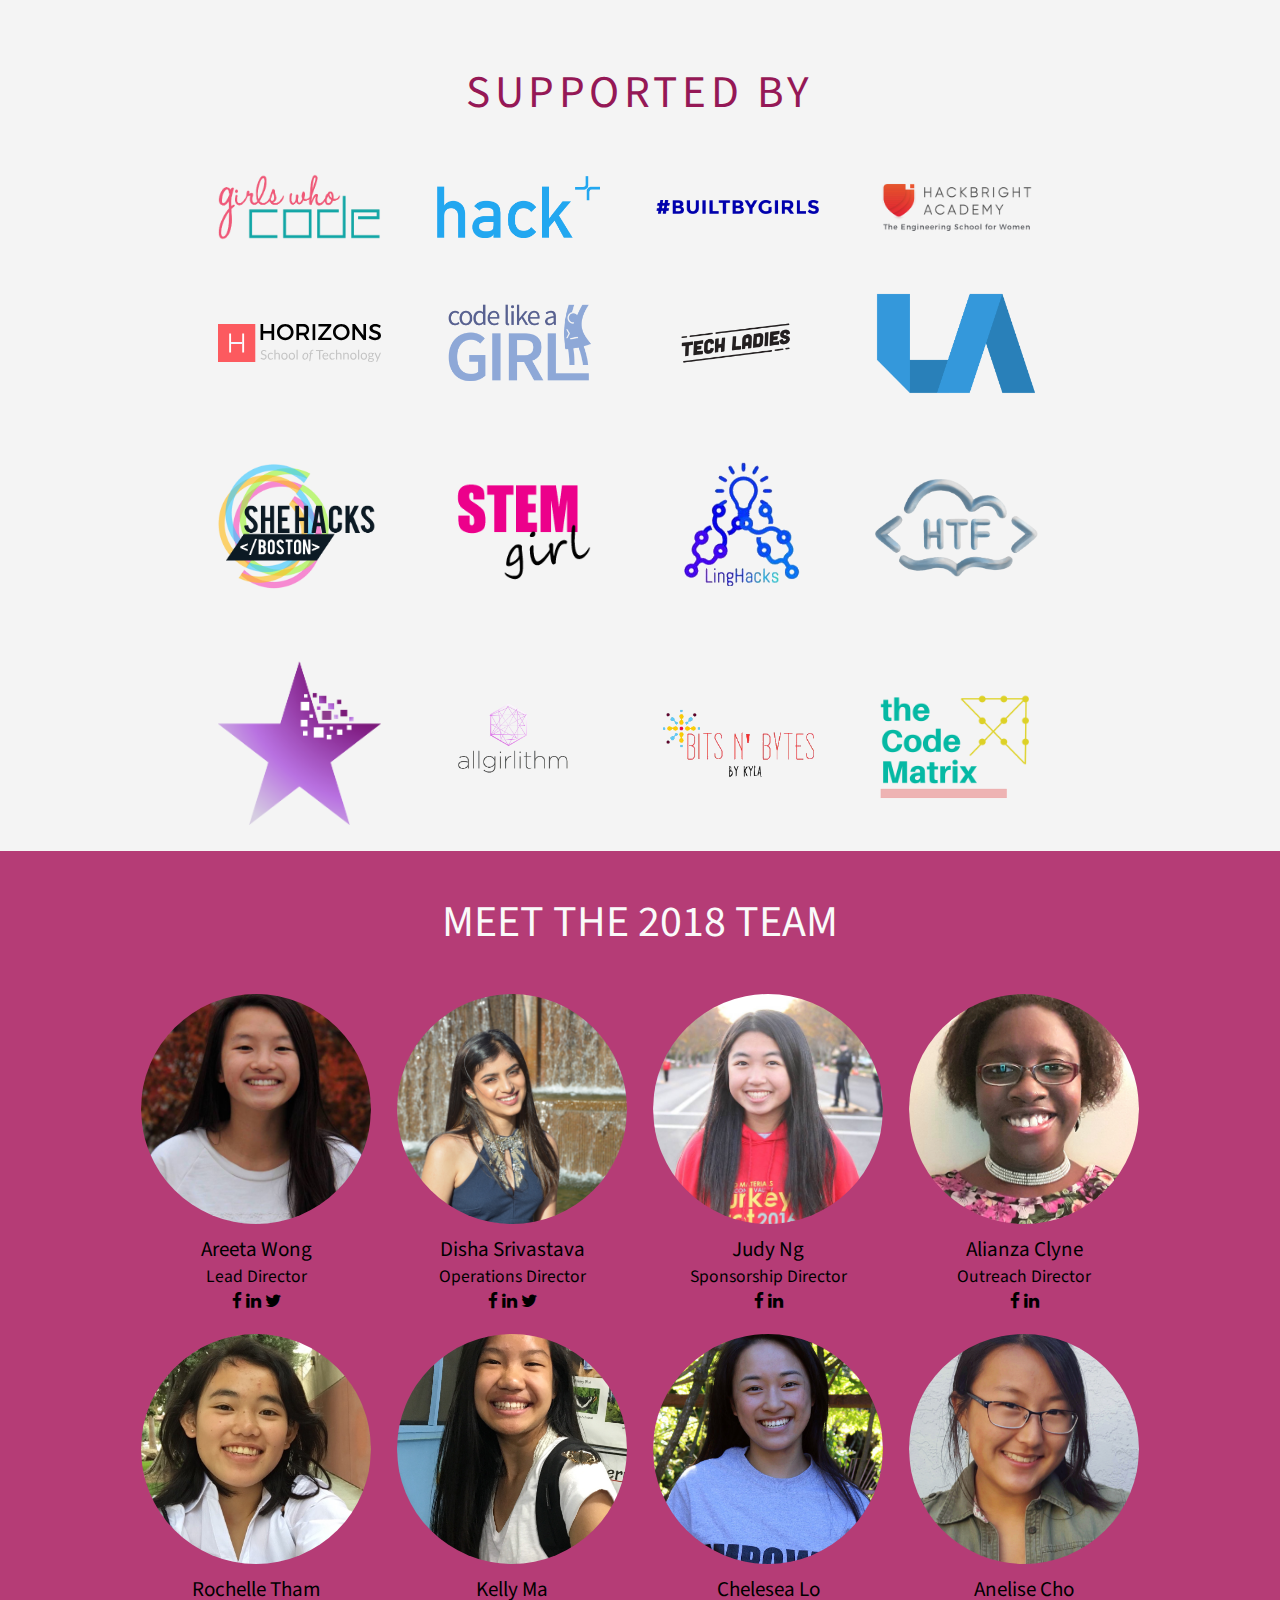
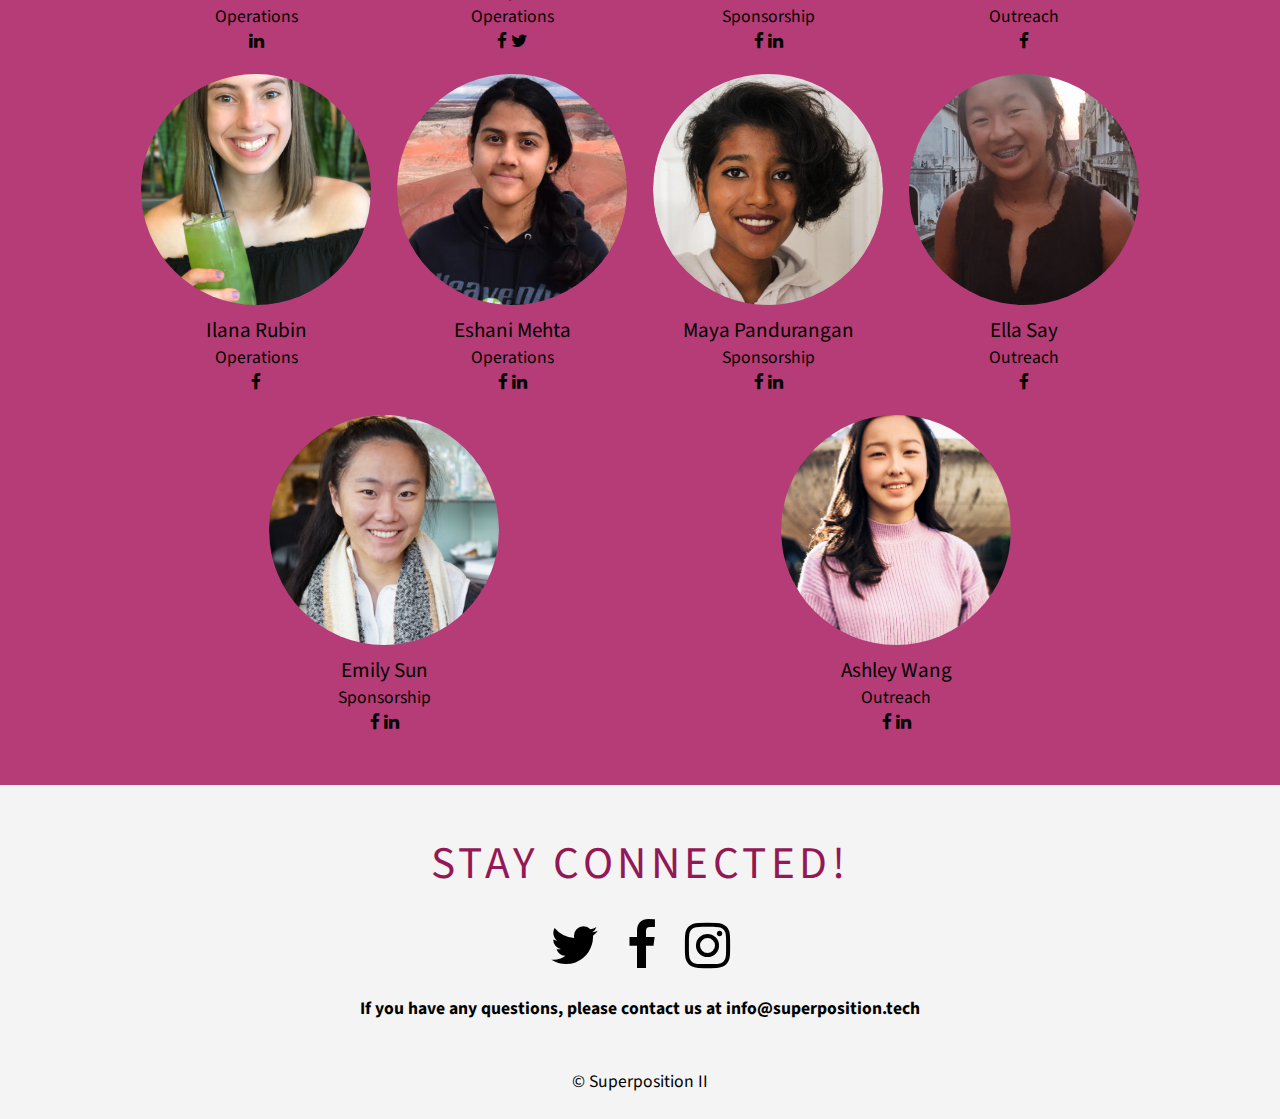
==== commit 753b1bf7: "Update index.html" ====
--- a/index.html
+++ b/index.html
@@ -48,7 +48,7 @@
           </div>
           <div class="text">
             <a href="https://superposition2.devpost.com/" class="regbutton">Previous Submissions</a>
-            <a href="https://www.flickr.com/photos/janetcfang/albums/with/72157667028710678" class="regbutton">Previos Photos</a>
+            <a href="https://www.flickr.com/photos/janetcfang/albums/with/72157667028710678" class="regbutton">Previous Photos</a>
           </div>
           </div>
         </div>
